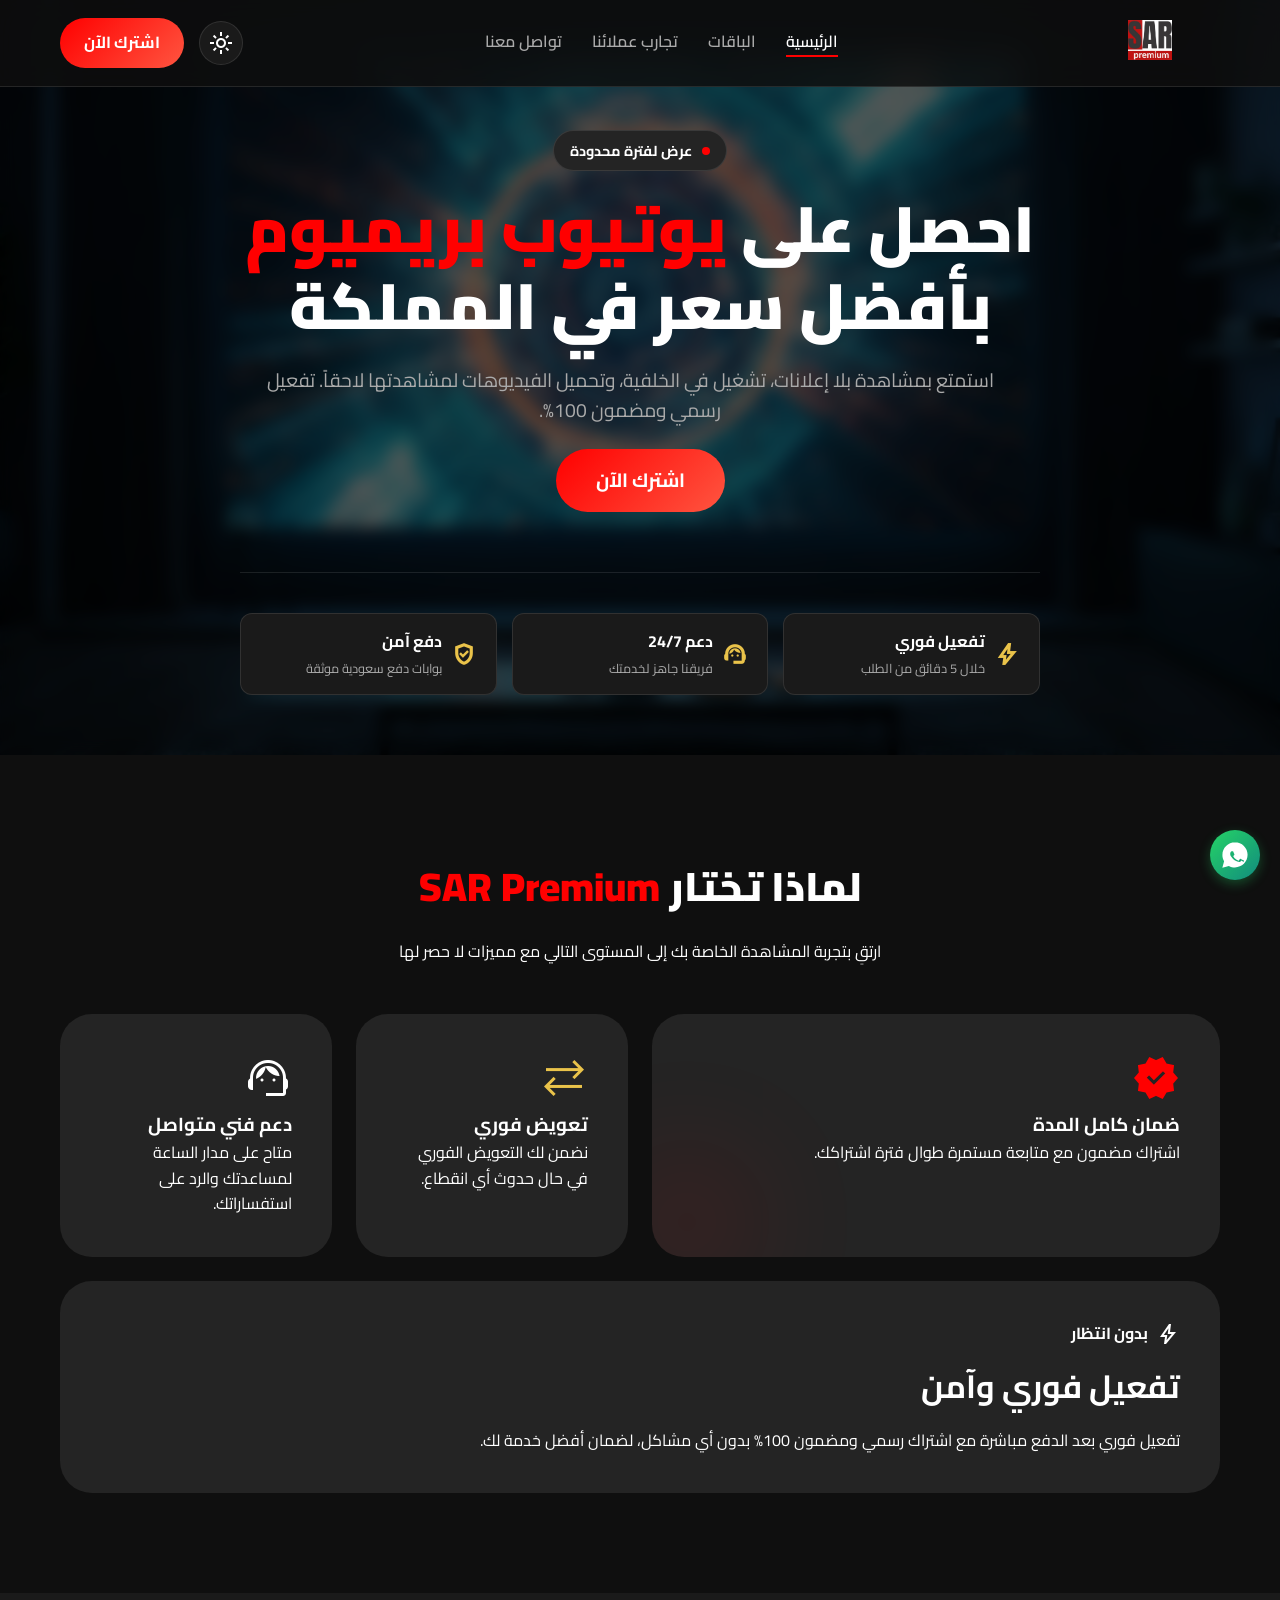
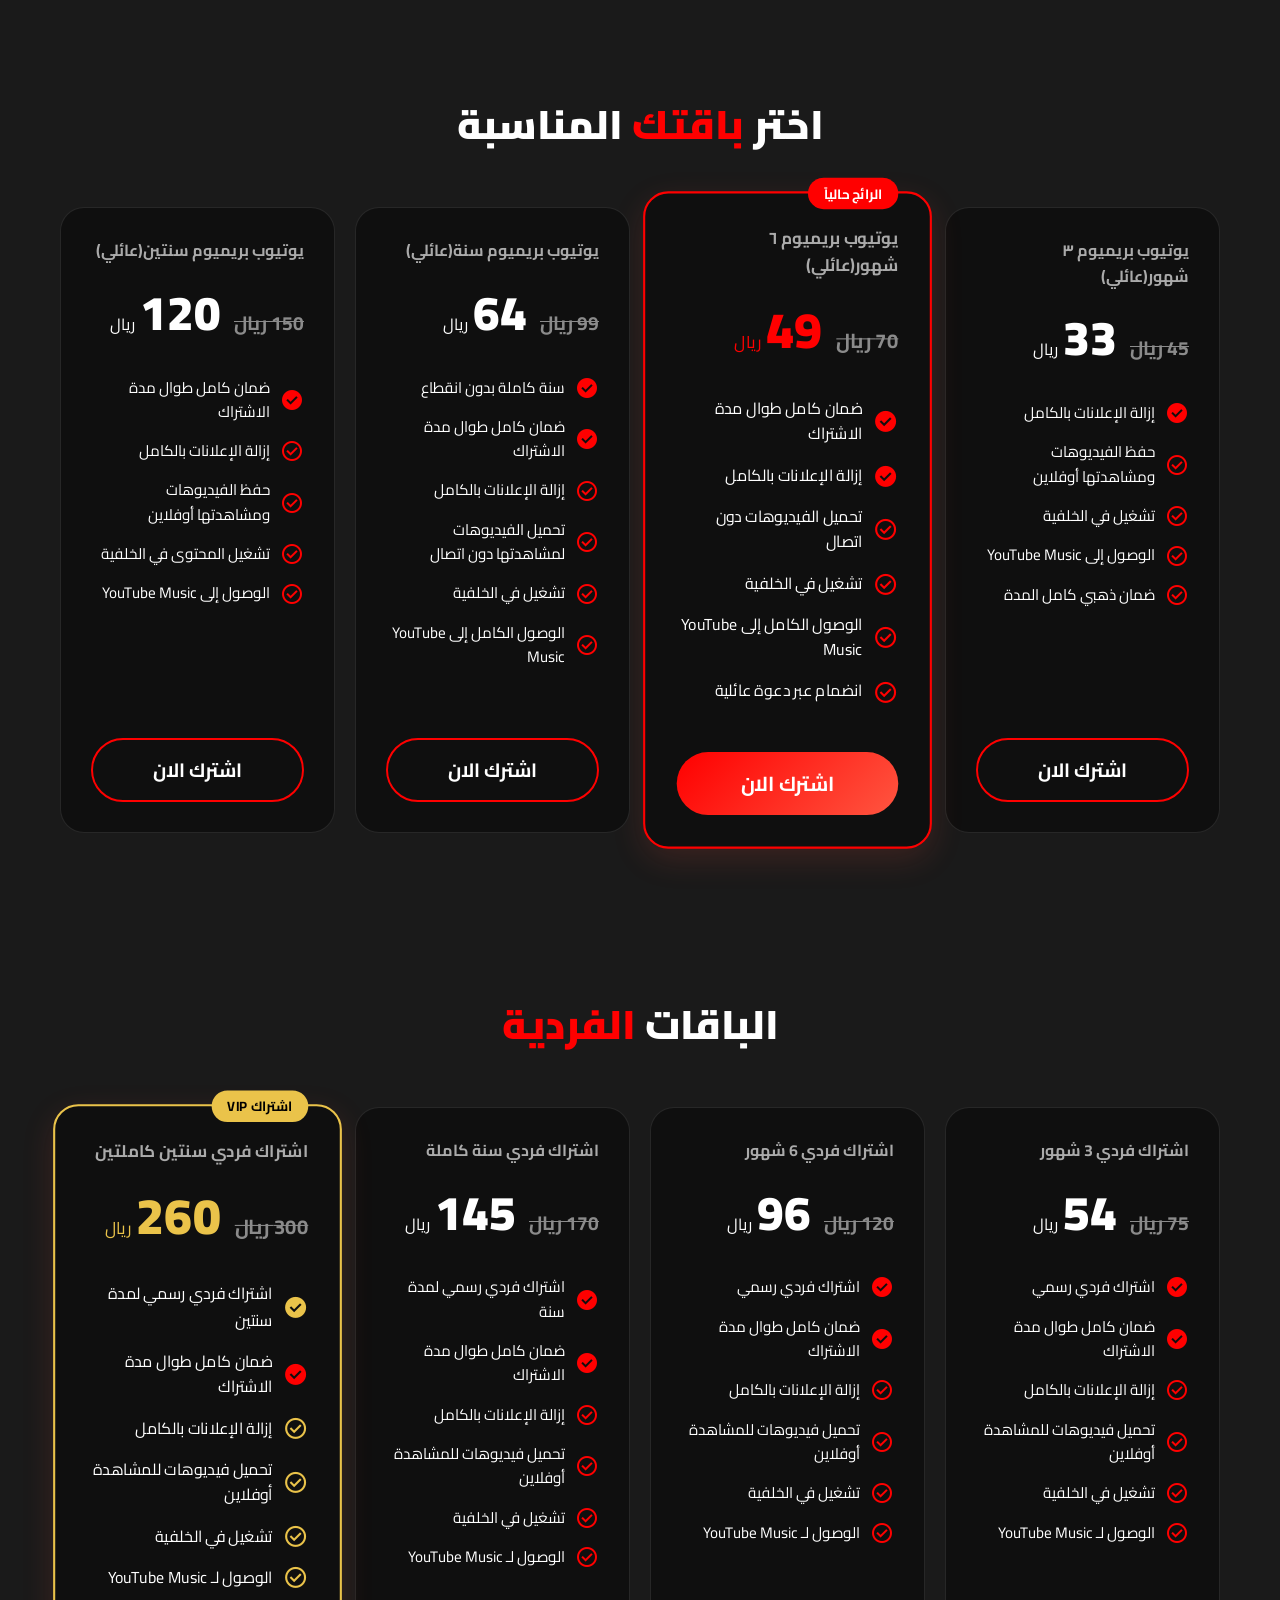
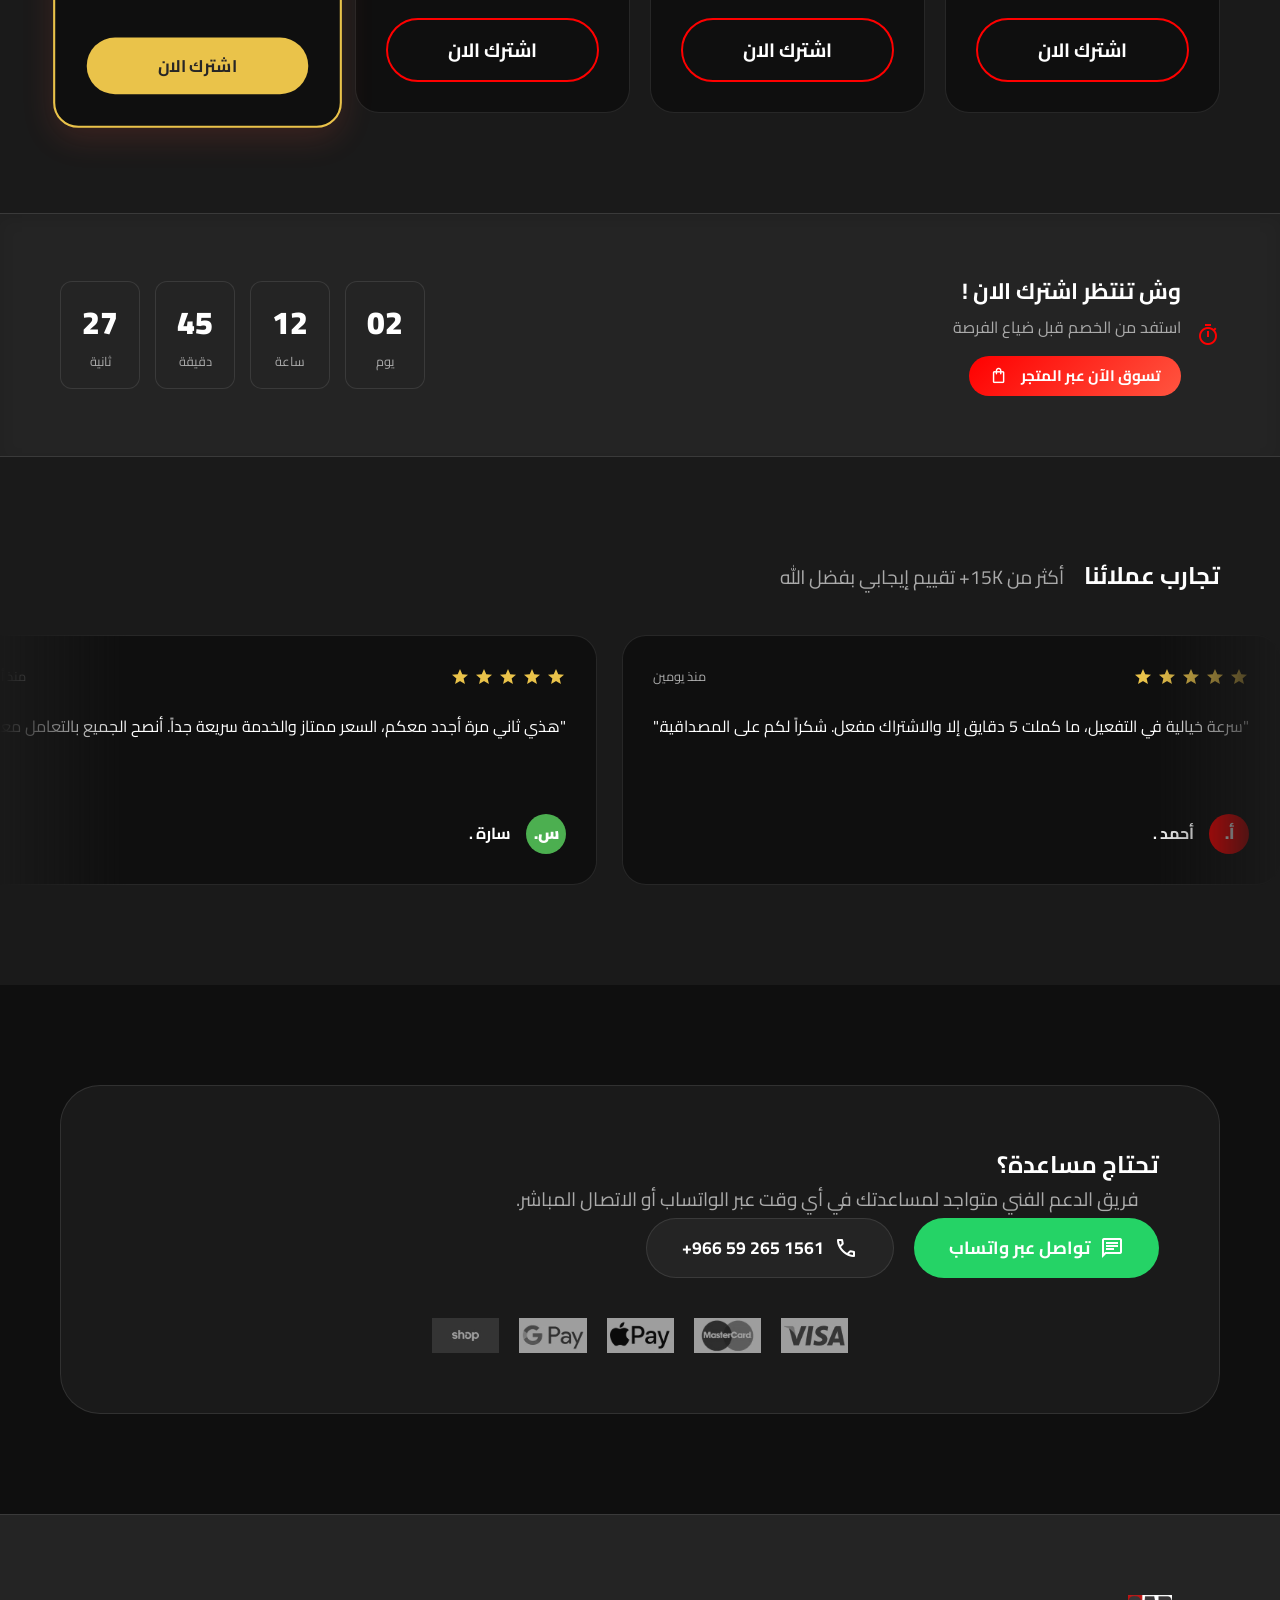
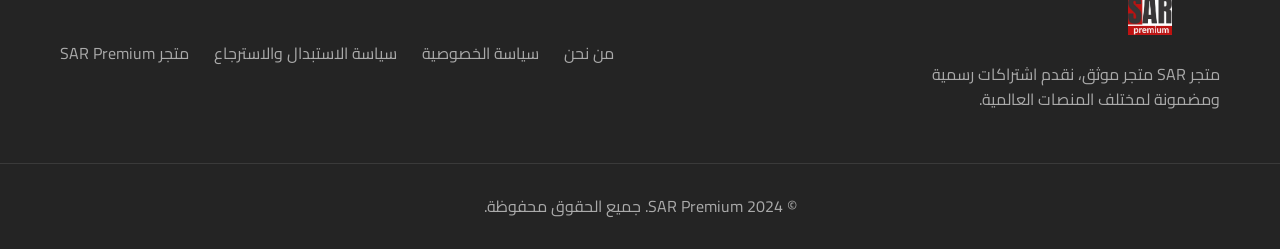
==== index.html @ 26137afb "Update index.html" ====
<!DOCTYPE html>
<html lang="ar" dir="rtl" data-theme="dark">
<head>
    <meta charset="UTF-8">
    <meta name="viewport" content="width=device-width, initial-scale=1.0">
    <title>SAR Premium | اشتراك يوتيوب بريميوم بأفضل سعر</title>
    
    <!-- =======================================
         High Performance SEO & Meta Tags
    ======================================== -->
    <meta name="description" content="SAR Premium - اشتراك يوتيوب بريميوم رسمي ومضمون. مشاهدة بدون إعلانات وتفعيل فوري.">
    <meta name="keywords" content="يوتيوب بريميوم, اشتراك يوتيوب بريميوم, youtube premium, sarpemium, يوتيوب بدون إعلانات, تفعيل فوري يوتيوب">
    <meta name="author" content="SAR Premium">
    <meta name="robots" content="index, follow">
    <meta name="theme-color" content="#131313">
    
    <!-- Open Graph (Facebook / LinkedIn / General) -->
    <meta property="og:type" content="website">
    <meta property="og:site_name" content="SAR Premium">
    <meta property="og:url" content="https://sarpremium.com/">
    <meta property="og:title" content="SAR Premium | اشتراك يوتيوب بريميوم">
    <meta property="og:description" content="اشترك في يوتيوب بريميوم بأفضل الأسعار في المملكة من الموقع الرسمي لـ SAR Premium.">
    <meta property="og:image" content="https://sarpremium.com/cdn/shop/files/SAR_2_1200x1200.png?v=1693079339">
    <meta property="og:image:secure_url" content="https://sarpremium.com/cdn/shop/files/SAR_2_1200x1200.png?v=1693079339">
    
    <!-- Twitter Cards -->
    <meta name="twitter:card" content="summary_large_image">
    <meta name="twitter:title" content="SAR Premium | اشتراك يوتيوب بريميوم">
    <meta name="twitter:description" content="اشترك في يوتيوب بريميوم بأفضل الأسعار المضمونة. مشاهدة بدون إعلانات وتفعيل فوري عبر SAR Premium.">
    <meta name="twitter:image" content="https://sarpremium.com/cdn/shop/files/SAR_2_1200x1200.png?v=1693079339">

    <!-- JSON-LD Structured Data: Product & Ratings -->
    <script type="application/ld+json">
    {
      "@context": "https://schema.org/",
      "@type": "Product",
      "name": "SAR Premium - YouTube Premium",
      "image": "https://toppremiume.com/cdn/shop/files/SAR_2_1200x1200.png?v=1693079339",
      "description": "اشتراك يوتيوب بريميوم رسمي ومضمون عبر موقع SAR Premium. مشاهدة بدون إعلانات.",
      "brand": {
        "@type": "Brand",
        "name": "SAR Premium"
      },
      "offers": {
        "@type": "AggregateOffer",
        "lowPrice": "33",
        "highPrice": "130",
        "priceCurrency": "SAR",
        "offerCount": "8"
      },
      "aggregateRating": {
        "@type": "AggregateRating",
        "ratingValue": "4.9",
        "reviewCount": "5000",
        "bestRating": "5"
      }
    }
    </script>

    <!-- Favicon -->
    <link rel="icon" type="image/png" href="https://sarpremium.com/cdn/shop/files/SAR_2.png?v=1693079339&width=32">
    <link rel="apple-touch-icon" href="https://sarpremium.com/cdn/shop/files/SAR_2.png?v=1693079339&width=180">

    <!-- Fonts -->
    <link rel="preconnect" href="https://fonts.googleapis.com">
    <link rel="preconnect" href="https://fonts.gstatic.com" crossorigin>
    <link href="https://fonts.googleapis.com/css2?family=Cairo:wght@400;600;700;900&display=swap" rel="stylesheet">
    <!-- Icons -->
    <link rel="stylesheet" href="https://fonts.googleapis.com/css2?family=Material+Symbols+Outlined:opsz,wght,FILL,GRAD@24,400,0..1,0" />
    <!-- Styles -->
    <link rel="stylesheet" href="style.css">
    <!-- كود تتبع Vercel -->
<script>
  window.va = function () {
    (window.vaq = window.vaq || []).push(arguments);
  };
  window.va('beforeSend', (event) => {
    if (event.url.includes('/private')) {
      return null;
    }
    return event;
  });
</script>
  <script defer src="/_vercel/insights/script.js"></script>
      <script>
  window.si = window.si || function () { (window.siq = window.siq || []).push(arguments); };
</script>
<script defer src="/_vercel/speed-insights/script.js"></script>
    <!-- Google tag (gtag.js) -->
<script async src="https://www.googletagmanager.com/gtag/js?id=AW-10903086788"></script>
<script>
  window.dataLayer = window.dataLayer || [];
  function gtag(){dataLayer.push(arguments);}
  gtag('js', new Date());

  gtag('config', 'AW-10903086788');
</script>
</head>
<body>
    <!-- Navbar -->
    <header class="navbar" role="banner">
        <div class="nav-container">
            <div class="logo">
                <img src="imgs/Logo.webp" alt="SAR Premium Logo" width="140" height="40" style="object-fit: contain; margin-top: 5px;">
            </div>
            <nav class="nav-links" role="navigation" aria-label="Main Navigation">
                <a href="#" class="active">الرئيسية</a>
                <a href="#pricing">الباقات</a>
                <a href="#reviews">تجارب عملائنا</a>
                <a href="#contact">تواصل معنا</a>
            </nav>
            <div class="nav-actions">
                <button type="button" class="icon-btn theme-toggle" id="themeToggle" aria-label="تبديل وضع الألوان">
                    <span class="material-symbols-outlined theme-icon" aria-hidden="true">dark_mode</span>
                </button>
                <a href="#pricing" class="btn btn-primary nav-cta" aria-label="انتقل إلى قسم الأسعار للتسجيل">اشترك الآن</a>
            </div>
        </div>
    </header>

    <main role="main">
        <!-- Hero Section -->
        <section class="hero" aria-labelledby="hero-title">
            <div class="hero-bg"></div>
            <div class="hero-content">
                <div class="badge">
                    <span class="pulse-dot" aria-hidden="true"></span>
                    <span>عرض لفترة محدودة</span>
                </div>
                <h1 id="hero-title">احصل على <span class="text-primary">يوتيوب بريميوم</span> بأفضل سعر في المملكة</h1>
                <p class="subtitle">استمتع بمشاهدة بلا إعلانات، تشغيل في الخلفية، وتحميل الفيديوهات لمشاهدتها لاحقاً. تفعيل رسمي ومضمون 100%.</p>
                <div class="hero-actions">
                    <a href="#pricing" class="btn btn-primary btn-large glow-effect" aria-label="انتقل إلى قسم الأسعار">اشترك الآن</a>
                </div>
                
                <!-- Trust Badges (Why Choose Us) -->
                <div class="trust-grid">
                    <div class="trust-card">
                        <span class="material-symbols-outlined icon-tertiary text-3xl font-bold" aria-hidden="true">bolt</span>
                        <div class="trust-info">
                            <h4>تفعيل فوري</h4>
                            <p>خلال 5 دقائق من الطلب</p>
                        </div>
                    </div>
                    <div class="trust-card">
                        <span class="material-symbols-outlined icon-tertiary text-3xl font-bold" aria-hidden="true">support_agent</span>
                        <div class="trust-info">
                            <h4>دعم 24/7</h4>
                            <p>فريقنا جاهز لخدمتك</p>
                        </div>
                    </div>
                    <div class="trust-card">
                        <span class="material-symbols-outlined icon-tertiary text-3xl font-bold" aria-hidden="true">verified_user</span>
                        <div class="trust-info">
                            <h4>دفع آمن</h4>
                            <p>بوابات دفع سعودية موثقة</p>
                        </div>
                    </div>
                </div>
            </div>
        </section>


        <!-- Features Bento Grid -->
        <section class="features-section scroll-animate pt-100">
            <div class="container">
                <div class="section-header text-center">
                    <h2>لماذا تختار <span class="text-primary">SAR Premium</span></h2>
                    <p>ارتقِ بتجربة المشاهدة الخاصة بك إلى المستوى التالي مع مميزات لا حصر لها</p>
                </div>
                
                <div class="bento-grid">
                    <div class="bento-card bento-wide group">
                        <span class="material-symbols-outlined icon-large text-primary fill mb-4" aria-hidden="true">verified</span>
                        <div class="content">
                            <h3>ضمان كامل المدة</h3>
                            <p>اشتراك مضمون مع متابعة مستمرة طوال فترة اشتراكك.</p>
                        </div>
                        <div class="bg-glow"></div>
                    </div>
                    
                    <div class="bento-card">
                        <span class="material-symbols-outlined icon-large text-tertiary fill mb-4" aria-hidden="true">sync_alt</span>
                        <h3>تعويض فوري</h3>
                        <p>نضمن لك التعويض الفوري في حال حدوث أي انقطاع.</p>
                    </div>
                    
                    <div class="bento-card">
                        <span class="material-symbols-outlined icon-large text-primary-light fill mb-4 text-[#ff5540]" aria-hidden="true">support_agent</span>
                        <h3>دعم فني متواصل</h3>
                        <p>متاح على مدار الساعة لمساعدتك والرد على استفساراتك.</p>
                    </div>
                    
                    <div class="bento-card bento-full">
                        <div class="bento-text">
                            <div class="brand-tag">
                                <span class="material-symbols-outlined text-primary-light mb-4 text-[#ff5540]" aria-hidden="true">bolt</span>
                                <span>بدون انتظار</span>
                            </div>
                            <h3>تفعيل فوري وآمن</h3>
                            <p>تفعيل فوري بعد الدفع مباشرة مع اشتراك رسمي ومضمون 100% بدون أي مشاكل، لضمان أفضل خدمة لك.</p>
                        </div>
                    </div>
                </div>
            </div>
        </section>

        <!-- Pricing Section -->
        <section id="pricing" class="pricing-section scroll-animate">
            <div class="container">
                <div class="section-header text-center max-content">
                    <h2>اختر <span class="text-primary">باقتك</span> المناسبة</h2>
                </div>

                <div class="pricing-grid" id="pricingGrid">
                    <!-- Family Plans -->
                    <div class="plan-card">
                        <span class="plan-duration">يوتيوب بريميوم ٣ شهور(عائلي)</span>
                        <div class="plan-price">
                            <span class="old-price">45 ريال</span>
                            <span class="amount">33</span>
                            <span class="currency">ريال</span>
                        </div>
                        <ul class="plan-features">
                            <li><span class="material-symbols-outlined icon-primary fill" aria-hidden="true">check_circle</span> إزالة الإعلانات بالكامل</li>
                            <li><span class="material-symbols-outlined icon-primary" aria-hidden="true">check_circle</span> حفظ الفيديوهات ومشاهدتها أوفلاين</li>
                            <li><span class="material-symbols-outlined icon-primary" aria-hidden="true">check_circle</span> تشغيل في الخلفية</li>
                            <li><span class="material-symbols-outlined icon-primary" aria-hidden="true">check_circle</span> الوصول إلى YouTube Music</li>
                            <li><span class="material-symbols-outlined icon-primary" aria-hidden="true">check_circle</span> ضمان ذهبي كامل المدة</li>
                        </ul>
                        <button class="btn btn-outline btn-font checkout-btn w-100 to-shopify " data-link="https://sarpremium.com/products/premium-subscription-3month" aria-label="اشترك الآن 3 شهور">اشترك الان</button>
                    </div>

                    <div class="plan-card featured glow-border">
                        <div class="featured-badge">الرائج حالياً</div>
                        <span class="plan-duration text-primary">يوتيوب بريميوم ٦ شهور(عائلي)</span>
                        <div class="plan-price text-primary">
                            <span class="old-price">70 ريال</span>
                            <span class="amount">49</span>
                            <span class="currency">ريال</span>
                        </div>
                        <ul class="plan-features">
                            <li><span class="material-symbols-outlined icon-primary fill" aria-hidden="true">check_circle</span> ضمان كامل طوال مدة الاشتراك</li>
                            <li><span class="material-symbols-outlined icon-primary fill" aria-hidden="true">check_circle</span> إزالة الإعلانات بالكامل</li>
                            <li><span class="material-symbols-outlined icon-primary" aria-hidden="true">check_circle</span> تحميل الفيديوهات دون اتصال</li>
                            <li><span class="material-symbols-outlined icon-primary" aria-hidden="true">check_circle</span> تشغيل في الخلفية</li>
                            <li><span class="material-symbols-outlined icon-primary" aria-hidden="true">check_circle</span> الوصول الكامل إلى YouTube Music</li>
                            <li><span class="material-symbols-outlined icon-primary" aria-hidden="true">check_circle</span> انضمام عبر دعوة عائلية</li>
                        </ul>
                        <button class="btn btn-primary btn-font checkout-btn shadow-primary w-100 to-shopify" data-link="https://sarpremium.com/products/premium-subscription-6month" aria-label="اشترك الآن 6 شهور">اشترك الان</button>
                    </div>

                    <div class="plan-card">
                        <span class="plan-duration text-tertiary">يوتيوب بريميوم سنة(عائلي)</span>
                        <div class="plan-price">
                            <span class="old-price">99 ريال</span>
                            <span class="amount">64</span>
                            <span class="currency">ريال</span>
                        </div>
                        <ul class="plan-features">
                            <li><span class="material-symbols-outlined icon-primary fill" aria-hidden="true">check_circle</span> سنة كاملة بدون انقطاع</li>
                            <li><span class="material-symbols-outlined icon-primary fill" aria-hidden="true">check_circle</span> ضمان كامل طوال مدة الاشتراك</li>
                            <li><span class="material-symbols-outlined icon-primary" aria-hidden="true">check_circle</span> إزالة الإعلانات بالكامل</li>
                            <li><span class="material-symbols-outlined icon-primary" aria-hidden="true">check_circle</span> تحميل الفيديوهات لمشاهدتها دون اتصال</li>
                            <li><span class="material-symbols-outlined icon-primary" aria-hidden="true">check_circle</span> تشغيل في الخلفية</li>
                            <li><span class="material-symbols-outlined icon-primary" aria-hidden="true">check_circle</span> الوصول الكامل إلى YouTube Music</li>
                        </ul>
                        <button class="btn btn-outline btn-font checkout-btn shadow-primary w-100 to-shopify" data-link="https://sarpremium.com/products/premium-subscription-1year" aria-label="اشترك الآن سنة">اشترك الان</button>
                    </div>

                    <div class="plan-card">
                        <span class="plan-duration">يوتيوب بريميوم سنتين(عائلي)</span>
                        <div class="plan-price">
                            <span class="old-price">150 ريال</span>
                            <span class="amount">120</span>
                            <span class="currency">ريال</span>
                        </div>
                        <ul class="plan-features">
                            <li><span class="material-symbols-outlined icon-primary fill" aria-hidden="true">check_circle</span> ضمان كامل طوال مدة الاشتراك</li>
                            <li><span class="material-symbols-outlined icon-primary" aria-hidden="true">check_circle</span> إزالة الإعلانات بالكامل</li>
                            <li><span class="material-symbols-outlined icon-primary" aria-hidden="true">check_circle</span> حفظ الفيديوهات ومشاهدتها أوفلاين</li>
                            <li><span class="material-symbols-outlined icon-primary" aria-hidden="true">check_circle</span> تشغيل المحتوى في الخلفية</li>
                            <li><span class="material-symbols-outlined icon-primary" aria-hidden="true">check_circle</span> الوصول إلى YouTube Music</li>
                        </ul>
                        <button class="btn btn-outline btn-font checkout-btn btn-font w-100 to-shopify" data-link="https://sarpremium.com/products/premium-subscription-2year" aria-label="اشترك الآن سنتين">اشترك الان</button>
                    </div>
                </div> <!-- Close Family Grid -->
            </div>
        </section>

        

        <!-- Personal Pricing Section -->
        <section id="pricing-personal" class="pricing-section scroll-animate" style="padding-top: 60px;">
            <div class="container">
                <div class="section-header text-center mb-5 max-content">
                    <h2>الباقات <span class="text-primary">الفردية</span></h2>
                </div>
                <div class="pricing-grid" id="pricingGridPersonal">
                    <!-- Personal Plan (Individual) -->
                    <div class="plan-card">
                        <span class="plan-duration text-primary">اشتراك فردي 3 شهور</span>
                        <div class="plan-price">
                            <span class="old-price">75 ريال</span>
                            <span class="amount">54</span>
                            <span class="currency">ريال</span>
                        </div>
                        <ul class="plan-features">
                            <li><span class="material-symbols-outlined icon-primary fill" aria-hidden="true">check_circle</span> اشتراك فردي رسمي</li>
                            <li><span class="material-symbols-outlined icon-primary fill" aria-hidden="true">check_circle</span> ضمان كامل طوال مدة الاشتراك</li>
                            <li><span class="material-symbols-outlined icon-primary" aria-hidden="true">check_circle</span> إزالة الإعلانات بالكامل</li>
                            <li><span class="material-symbols-outlined icon-primary" aria-hidden="true">check_circle</span> تحميل فيديوهات للمشاهدة أوفلاين</li>
                            <li><span class="material-symbols-outlined icon-primary" aria-hidden="true">check_circle</span> تشغيل في الخلفية</li>
                            <li><span class="material-symbols-outlined icon-primary" aria-hidden="true">check_circle</span> الوصول لـ YouTube Music</li>
                        </ul>
                        <button class="btn btn-outline btn-font checkout-btn shadow-primary w-100 to-shopify" data-link="https://sarpremium.com/products/premium-subscription-individual-3month" aria-label="اشترك الآن في فردي سنة">اشترك الان</button>
                    </div>
                    <div class="plan-card">
                        <span class="plan-duration ">اشتراك فردي 6 شهور</span>
                        <div class="plan-price ">
                            <span class="old-price">120 ريال</span>
                            <span class="amount">96</span>
                            <span class="currency">ريال</span>
                        </div>
                        <ul class="plan-features">
                            <li><span class="material-symbols-outlined icon-primary fill" aria-hidden="true">check_circle</span> اشتراك فردي رسمي</li>
                            <li><span class="material-symbols-outlined icon-primary fill" aria-hidden="true">check_circle</span> ضمان كامل طوال مدة الاشتراك</li>
                            <li><span class="material-symbols-outlined icon-primary" aria-hidden="true">check_circle</span> إزالة الإعلانات بالكامل</li>
                            <li><span class="material-symbols-outlined icon-primary" aria-hidden="true">check_circle</span> تحميل فيديوهات للمشاهدة أوفلاين</li>
                            <li><span class="material-symbols-outlined icon-primary" aria-hidden="true">check_circle</span> تشغيل في الخلفية</li>
                            <li><span class="material-symbols-outlined icon-primary" aria-hidden="true">check_circle</span> الوصول لـ YouTube Music</li>
                        </ul>
                        <button class="btn btn-outline btn-font checkout-btn shadow-primary w-100 to-shopify" data-link="https://sarpremium.com/products/premium-subscription-individual-6month" aria-label="اشترك الآن في فردي سنة">اشترك الان</button>
                    </div>
                    <div class="plan-card">
                        <span class="plan-duration ">اشتراك فردي سنة كاملة</span>
                        <div class="plan-price ">
                            <span class="old-price">170 ريال</span>
                            <span class="amount">145</span>
                            <span class="currency">ريال</span>
                        </div>
                        <ul class="plan-features">
                            <li><span class="material-symbols-outlined icon-primary fill" aria-hidden="true">check_circle</span> اشتراك فردي رسمي لمدة سنة</li>
                            <li><span class="material-symbols-outlined icon-primary fill" aria-hidden="true">check_circle</span> ضمان كامل طوال مدة الاشتراك</li>
                            <li><span class="material-symbols-outlined icon-primary" aria-hidden="true">check_circle</span> إزالة الإعلانات بالكامل</li>
                            <li><span class="material-symbols-outlined icon-primary" aria-hidden="true">check_circle</span> تحميل فيديوهات للمشاهدة أوفلاين</li>
                            <li><span class="material-symbols-outlined icon-primary" aria-hidden="true">check_circle</span> تشغيل في الخلفية</li>
                            <li><span class="material-symbols-outlined icon-primary" aria-hidden="true">check_circle</span> الوصول لـ YouTube Music</li>
                        </ul>
                        <button class="btn btn-outline btn-font checkout-btn shadow-primary w-100 to-shopify" data-link="https://sarpremium.com/products/premium-subscription-individual-year" aria-label="اشترك الآن في فردي سنة">اشترك الان</button>
                    </div>
                    <div class="plan-card tertiary">
                        <div class="featured-badge alt">اشتراك VIP</div>
                        <span class="plan-duration text-tertiary">اشتراك فردي سنتين كاملتين</span>
                        <div class="plan-price text-tertiary">
                            <span class="old-price">300 ريال</span>
                            <span class="amount">260</span>
                            <span class="currency">ريال</span>
                        </div>
                        <ul class="plan-features">
                            <li><span class="material-symbols-outlined icon-tertiary fill" aria-hidden="true">check_circle</span> اشتراك فردي رسمي لمدة سنتين</li>
                            <li><span class="material-symbols-outlined icon-primary fill" aria-hidden="true">check_circle</span> ضمان كامل طوال مدة الاشتراك</li>
                            <li><span class="material-symbols-outlined icon-tertiary" aria-hidden="true">check_circle</span> إزالة الإعلانات بالكامل</li>
                            <li><span class="material-symbols-outlined icon-tertiary" aria-hidden="true">check_circle</span> تحميل فيديوهات للمشاهدة أوفلاين</li>
                            <li><span class="material-symbols-outlined icon-tertiary" aria-hidden="true">check_circle</span> تشغيل في الخلفية</li>
                            <li><span class="material-symbols-outlined icon-tertiary" aria-hidden="true">check_circle</span> الوصول لـ YouTube Music</li>
                        </ul>
                        <button class="btn btn-tertiary checkout-btn shadow-primary w-100 to-shopify"  data-link="https://sarpremium.com/products/premium-subscription-individual-2year" aria-label="اشترك الآن في فردي سنة">اشترك الان</button>
                    </div>
                </div>
            </div>
        </section>
        <!-- Countdown Section Strip -->
        <section class="countdown-strip" aria-label="عداد تنازلي للعرض الخاص">
            <div class="container container-flex-between">
                <div class="countdown-text">
                    <span class="material-symbols-outlined icon-primary text-4xl" aria-hidden="true">timer</span>
                    <div>
                        <h3>وش تنتظر اشترك الان !</h3>
                        <p>استفد من الخصم قبل ضياع الفرصة</p>
                        <a href="https://sarpremium.com/" target="_blank" class="btn btn-primary mt-3" style="margin-top: 15px; font-size: 0.95rem; padding: 8px 20px;">تسوق الآن عبر المتجر <span class="material-symbols-outlined" style="font-size: 1.2rem; vertical-align: middle; margin-right: 5px;">shopping_bag</span></a>
                    </div>
                </div>
                <div class="countdown-boxes">
                    <div class="timer-box">
                        <span class="timer-num" id="days-val">02</span>
                        <span class="timer-label">يوم</span>
                    </div>
                    <div class="timer-box">
                        <span class="timer-num" id="hours-val">12</span>
                        <span class="timer-label">ساعة</span>
                    </div>
                    <div class="timer-box">
                        <span class="timer-num" id="minutes-val">45</span>
                        <span class="timer-label">دقيقة</span>
                    </div>
                    <div class="timer-box">
                        <span class="timer-num" id="seconds-val">30</span>
                        <span class="timer-label">ثانية</span>
                    </div>
                </div>
            </div>
        </section>
        <!-- Reviews Section with CSS Marquee -->
        <section class="reviews-section scroll-animate pt-100 pb-100" id="reviews">
            <div class="container container-flex-between mb-40">
                <div class="reviews-header">
                    <h2>تجارب عملائنا</h2>
                    <p class="subtitle">أكثر من 15K+ تقييم إيجابي بفضل الله</p>
                </div>
            </div>

            <div class="marquee-wrapper">
                <div class="marquee-content">
                    <!-- Review Card 1 -->
                    <div class="review-card">
                        <div class="review-meta">
                            <div class="stars">
                                <span class="material-symbols-outlined fill" aria-hidden="true">star</span>
                                <span class="material-symbols-outlined fill" aria-hidden="true">star</span>
                                <span class="material-symbols-outlined fill" aria-hidden="true">star</span>
                                <span class="material-symbols-outlined fill" aria-hidden="true">star</span>
                                <span class="material-symbols-outlined fill" aria-hidden="true">star</span>
                            </div>
                            <span class="time">منذ يومين</span>
                        </div>
                        <p class="review-text">"سرعة خيالية في التفعيل، ما كملت 5 دقايق إلا والاشتراك مفعل. شكراً لكم على المصداقية."</p>
                        <div class="review-author">
                            <div class="avatar bg-primary-light">أ.</div>
                            <span>أحمد .</span>
                        </div>
                    </div>
                    <!-- Review Card 2 -->
                    <div class="review-card">
                        <div class="review-meta">
                            <div class="stars">
                                <span class="material-symbols-outlined fill" aria-hidden="true">star</span>
                                <span class="material-symbols-outlined fill" aria-hidden="true">star</span>
                                <span class="material-symbols-outlined fill" aria-hidden="true">star</span>
                                <span class="material-symbols-outlined fill" aria-hidden="true">star</span>
                                <span class="material-symbols-outlined fill" aria-hidden="true">star</span>
                            </div>
                            <span class="time">منذ أسبوع</span>
                        </div>
                        <p class="review-text">"هذي ثاني مرة أجدد معكم، السعر ممتاز والخدمة سريعة جداً. أنصح الجميع بالتعامل معهم."</p>
                        <div class="review-author">
                            <div class="avatar bg-alt-light">س.</div>
                            <span>سارة .</span>
                        </div>
                    </div>
                    <!-- Review Card 3 -->
                    <div class="review-card">
                        <div class="review-meta">
                            <div class="stars">
                                <span class="material-symbols-outlined fill" aria-hidden="true">star</span>
                                <span class="material-symbols-outlined fill" aria-hidden="true">star</span>
                                <span class="material-symbols-outlined fill" aria-hidden="true">star</span>
                                <span class="material-symbols-outlined fill" aria-hidden="true">star</span>
                                <span class="material-symbols-outlined fill" aria-hidden="true">star</span>
                            </div>
                            <span class="time">منذ ٣ أيام</span>
                        </div>
                        <p class="review-text">"باقة العائلة وفرت علي كثير، والدعم الفني كان متعاون جداً في طريقة الإضافة."</p>
                        <div class="review-author">
                            <div class="avatar bg-tertiary-light text-black">م.</div>
                            <span>محمد .</span>
                        </div>
                    </div>
                    
                    <!-- Duplicated for Infinite Marquee loop smoothly -->
                    <div class="review-card">
                        <div class="review-meta">
                            <div class="stars">
                                <span class="material-symbols-outlined fill" aria-hidden="true">star</span>
                                <span class="material-symbols-outlined fill" aria-hidden="true">star</span>
                                <span class="material-symbols-outlined fill" aria-hidden="true">star</span>
                                <span class="material-symbols-outlined fill" aria-hidden="true">star</span>
                                <span class="material-symbols-outlined fill" aria-hidden="true">star</span>
                            </div>
                            <span class="time">منذ يومين</span>
                        </div>
                        <p class="review-text">"سرعة خيالية في التفعيل، ما كملت 5 دقايق إلا والاشتراك مفعل. شكراً لكم على المصداقية."</p>
                        <div class="review-author">
                            <div class="avatar bg-primary-light">أ.</div>
                            <span>أحمد .</span>
                        </div>
                    </div>
                    <div class="review-card">
                        <div class="review-meta">
                            <div class="stars">
                                <span class="material-symbols-outlined fill" aria-hidden="true">star</span>
                                <span class="material-symbols-outlined fill" aria-hidden="true">star</span>
                                <span class="material-symbols-outlined fill" aria-hidden="true">star</span>
                                <span class="material-symbols-outlined fill" aria-hidden="true">star</span>
                                <span class="material-symbols-outlined fill" aria-hidden="true">star</span>
                            </div>
                            <span class="time">منذ أسبوع</span>
                        </div>
                        <p class="review-text">"هذي ثاني مرة أجدد معكم، السعر ممتاز والخدمة سريعة جداً. أنصح الجميع بالتعامل معهم."</p>
                        <div class="review-author">
                            <div class="avatar bg-alt-light">س.</div>
                            <span>سارة .</span>
                        </div>
                    </div>
                    <div class="review-card">
                        <div class="review-meta">
                            <div class="stars">
                                <span class="material-symbols-outlined fill" aria-hidden="true">star</span>
                                <span class="material-symbols-outlined fill" aria-hidden="true">star</span>
                                <span class="material-symbols-outlined fill" aria-hidden="true">star</span>
                                <span class="material-symbols-outlined fill" aria-hidden="true">star</span>
                                <span class="material-symbols-outlined fill" aria-hidden="true">star</span>
                            </div>
                            <span class="time">منذ ٣ أيام</span>
                        </div>
                        <p class="review-text">"باقة العائلة وفرت علي كثير، والدعم الفني كان متعاون جداً في طريقة الإضافة."</p>
                        <div class="review-author">
                            <div class="avatar bg-tertiary-light text-black">م.</div>
                            <span>محمد .</span>
                        </div>
                    </div>
                </div>
            </div>
        </section>

        <!-- Contact Section Update with Image Map and Payment Methods -->
        <section id="contact" class="contact-section scroll-animate">
            <div class="container container-max">
                <div class="contact-layout box-elevated">
                    <!-- Left (Text Info) -->
                    <div class="contact-info-col">
                        <h2>تحتاج مساعدة؟</h2>
                        <p class="subtitle text-md">فريق الدعم الفني متواجد لمساعدتك في أي وقت عبر الواتساب أو الاتصال المباشر.</p>
                        
                        <div class="contact-actions-inline">
                            <a href="https://wa.me/966592651561" target="_blank" class="btn btn-whatsapp-lg" aria-label="مراسلة الدعم الفني عبر واتساب">
                                <span class="material-symbols-outlined" aria-hidden="true">chat</span> تواصل عبر واتساب
                            </a>
                            <div class="contact-number-lg">
                                <span class="material-symbols-outlined" aria-hidden="true">call</span>
                                <span dir="ltr">+966 59 265 1561</span>
                            </div>
                        </div>

                        <!-- Payment Methods -->
                        <div class="payment-methods">
                            <img src="imgs/Visa.webp" alt="Visa" loading="lazy">
                            <img src="imgs/MasterCard.webp" alt="MasterCard" loading="lazy">
                            <img src="imgs/Apple Pay.webp" alt="Apple Pay" loading="lazy">
                            <img src="imgs/Google Pay.webp" alt="Google Pay" loading="lazy">
                            <img src="imgs/Shop.jpg" alt="Shopify Pay" loading="lazy">
                        </div>
                    </div>
                            </div>
                        </div>
                    </div>
                </div>
            </div>
        </section>
    </main>

    <!-- Footer -->
    <footer id="footer" role="contentinfo">
        <div class="container footer-content">
            <div class="footer-brand">
                <div class="logo">
                    <img src="imgs/Logo.webp" alt="SAR Premium Logo" width="140" height="40" style="object-fit: contain;">
                </div>
                <p>متجر SAR متجر موثق، نقدم اشتراكات رسمية ومضمونة لمختلف المنصات العالمية.</p>
            </div>
            <div class="footer-links" role="navigation" aria-label="Footer Links">
                <a href="https://sarpremium.com/%D9%85%D9%86-%D9%86%D8%AD%D9%86" target="_blank">من نحن</a>
                <a href="https://sarpremium.com/policies/privacy-policy" target="_blank">سياسة الخصوصية</a>
                <a href="https://sarpremium.com/policies/refund-policy" target="_blank">سياسة الاستبدال والاسترجاع</a>
                <a href="https://sarpremium.com/" target="_blank" rel="noopener noreferrer">متجر SAR Premium</a>
            </div>

        </div>
        <div class="footer-bottom">
            <p>© 2024 SAR Premium. جميع الحقوق محفوظة.</p>
        </div>
    </footer>

    <!-- Premium Floating WhatsApp Widget -->
    <a href="https://wa.me/966592651561" target="_blank" class="premium-whatsapp-widget" aria-label="محادثة واتساب سريعة" rel="noopener noreferrer">
        <div class="wa-icon-wrapper">
            <svg viewBox="0 0 32 32" xmlns="http://www.w3.org/2000/svg" width="34" height="34" fill="#fff" aria-hidden="true">
                <path d="M16.035 2.5C8.61 2.5 2.57 8.528 2.568 15.939c-.002 2.37.618 4.685 1.794 6.722L2.5 29.5l6.985-1.832c1.968 1.066 4.195 1.63 6.463 1.632h.005c7.423 0 13.465-6.03 13.468-13.444.002-3.593-1.396-6.972-3.935-9.513-2.54-2.542-5.914-3.942-9.507-3.945zm6.814 19.34c-.281.79-1.378 1.487-1.928 1.547-.514.056-1.156.16-3.665-.882-3.033-1.26-5.01-4.37-5.166-4.578-.155-.208-1.232-1.64-1.232-3.125s.772-2.203 1.042-2.483c.27-.282.658-.352.89-.352.233 0 .465.002.66.01.213.01.5-.08.784.604.29.684.985 2.404 1.072 2.58.087.177.145.385.03.594-.117.208-.175.337-.348.535-.175.197-.367.43-.522.58-.175.166-.367.35-.155.714.213.364.945 1.558 2.032 2.527 1.4 1.25 2.562 1.638 2.93 1.825.367.186.58.155.803-.1.222-.25.955-1.11 1.217-1.492.26-.384.524-.323.864-.197.338.125 2.147 1.01 2.515 1.196.368.187.61.282.7.437.087.155.087.902-.194 1.693z"/>
            </svg>
        </div>
        <span class="wa-tooltip">تواصل معنا</span>
    </a>

    <script src="script.js"></script>
         <script>More actions
  const gclid = new URLSearchParams(window.location.search).get('gclid');
  if (gclid) {
    document.querySelectorAll('a.to-shopify').forEach(link => {
      const url = new URL(link.href);
      url.searchParams.set('gclid', gclid);
      link.href = url.toString();
    });
  }
</script>
</body>
</html>
---- style.css ----
/* =======================================
   CSS Variables & Theming
======================================= */
:root {
    /* Primary Colors */
    --primary: #FF0000;
    --primary-hover: #CC0000;
    --primary-light: rgba(255, 0, 0, 0.1);
    
    /* Secondary & Tertiary */
    --tertiary: #eac34a;
    --tertiary-light: rgba(234, 195, 74, 0.1);
    --tertiary-hover: rgba(234, 195, 74, 0.2);

    /* Typography */
    --font-main: 'Cairo', sans-serif;

    /* Theme - Light (Default overridden by dark attribute) */
    --bg-main: #f8f9fa;
    --bg-main-rgb: 248, 249, 250;
    --bg-surface: #ffffff;
    --bg-surface-elevated: #f0f2f5;
    
    --text-main: #131313;
    --text-muted: #5f6368;
    
    --border-color: rgba(0,0,0,0.1);
    --hero-overlay: rgba(255, 255, 255, 0.65);
    
    --shadow-sm: 0 4px 6px rgba(0,0,0,0.05);
    --shadow-lg: 0 10px 25px rgba(0,0,0,0.1);
    --shadow-primary: 0 10px 30px rgba(255, 0, 0, 0.2);
}

/* Dark Theme overrides via HTML attribute */
[data-theme="dark"] {
    --bg-main: #0f0f0f;
    --bg-main-rgb: 15, 15, 15;
    --bg-surface: #1a1a1a;
    --bg-surface-elevated: #242424;
    
    --text-main: #ffffff;
    --text-muted: #aaaaaa;
    
    --border-color: rgba(255,255,255,0.1);
    --hero-overlay: rgba(0, 0, 0, 0.65);
    
    --shadow-sm: 0 4px 6px rgba(0,0,0,0.2);
    --shadow-lg: 0 10px 25px rgba(0,0,0,0.4);
    --shadow-primary: 0 10px 30px rgba(255, 85, 64, 0.15);
}

/* =======================================
   Base & Reset
======================================= */
* {
    margin: 0;
    padding: 0;
    box-sizing: border-box;
}

html {
    scroll-behavior: smooth;
}

body {
    font-family: var(--font-main);
    background-color: var(--bg-main);
    color: var(--text-main);
    line-height: 1.6;
    transition: background-color 0.3s ease, color 0.3s ease;
    overflow-x: hidden;
}

a {
    text-decoration: none;
    color: inherit;
    transition: color 0.3s ease;
}

ul {
    list-style: none;
}

button {
    font-family: inherit;
    cursor: pointer;
    border: none;
    background: transparent;
    transition: all 0.3s ease;
}
.text-tertiary {
    color: var(--tertiary);
}
/* Utility / Typo */
.text-primary { color: var(--primary); }
.text-center { text-align: center; }
.icon-primary { color: var(--primary); }
.icon-tertiary { color: var(--tertiary); }
.font-bold { font-weight: bold; }
.fill { font-variation-settings: 'FILL' 1; }
.icon-large { font-size: 3rem; }

.container {
    max-width: 1200px;
    margin: 0 auto;
    padding: 0 20px;
}

/* =======================================
   Buttons
======================================= */
.btn {
    display: inline-flex;
    align-items: center;
    justify-content: center;
    gap: 8px;
    padding: 12px 24px;
    border-radius: 50px;
    font-weight: 700;
    font-size: 1rem;
}
.btn-tertiary{
    background: var(--tertiary);
    color: #272626;
}
.btn-tertiary:hover {
    transform: translateY(-2px);
    box-shadow: var(--tertiary-hover);
}


.btn-primary {
    background: linear-gradient(135deg, var(--primary), #FF5540);
    color: #fff;
}
.btn-primary:hover {
    transform: translateY(-2px);
    box-shadow: var(--shadow-primary);
}

.btn-large {
    padding: 16px 40px;
    font-size: 1.2rem;
}
.btn-font {
    font-size: 1.2rem;
}
.btn-outline {
    border: 2px solid var(--primary);
    color: var(--text-main);
}
.btn-outline:hover {
    background: var(--bg-surface-elevated);
}

.btn-outline-alt {
    border: 2px solid var(--tertiary);
    color: var(--tertiary);
}
.btn-outline-alt:hover {
    background: var(--tertiary-light);
}

.icon-btn {
    width: 44px;
    height: 44px;
    border-radius: 50%;
    display: flex;
    align-items: center;
    justify-content: center;
    background: var(--bg-surface);
    color: var(--text-main);
    border: 1px solid var(--border-color);
}
.icon-btn:hover {
    background: var(--primary);
    color: #fff;
    border-color: var(--primary);
}

/* =======================================
   Navbar
======================================= */
.navbar {
    position: fixed;
    top: 0; left: 0; right: 0;
    background: rgba(var(--bg-main-rgb), 0.85);
    backdrop-filter: blur(15px);
    -webkit-backdrop-filter: blur(15px);
    z-index: 1000;
    border-bottom: 1px solid var(--border-color);
    transition: background 0.3s ease;
}

.nav-container {
    max-width: 1200px;
    margin: 0 auto;
    padding: 15px 20px;
    display: flex;
    justify-content: space-between;
    align-items: center;
}

.logo {
    font-weight: 900;
    font-size: 1.5rem;
    color: var(--primary);
    letter-spacing: -0.5px;
}

.nav-links {
    display: flex;
    gap: 30px;
    font-weight: 600;
}
.nav-links a {
    color: var(--text-muted);
}
.nav-links a:hover, .nav-links a.active {
    color: var(--text-main);
}
.nav-links a.active {
    border-bottom: 2px solid var(--primary);
}

.nav-actions {
    display: flex;
    align-items: center;
    gap: 15px;
}

@media (max-width: 768px) {
    .nav-links { display: none; }
    .nav-cta .btn { display: none; } /* Show theme toggle natively */
    .logo { max-width: 130px; }
}
@media (max-width: 380px) {
    .logo { max-width: 100px; }
}

/* =======================================
   Hero Section
======================================= */
.hero {
    background-image: url('imgs/hero.png');
    background-size: cover;
    background-position: center;
    position: relative;
    padding: 100px 20px 60px; /* Reduced to pull up under navbar */
    display: flex;
    align-items: flex-start; /* Top alignment instead of center */
    justify-content: center;
    text-align: center;
}
.hero::before {
    content: '';
    position: absolute;
    inset: 0;
    backdrop-filter: blur(8px);
    -webkit-backdrop-filter: blur(8px); /* Safari support */
    background-color: var(--hero-overlay);
    z-index: 1;
    transition: background-color 0.3s ease;
}
.hero-content {
    position: relative;
    z-index: 2;
    max-width: 800px;
    display: flex;
    flex-direction: column;
    align-items: center;
    gap: 20px;
    margin-top: 30px; /* Safe padding down from navbar */
}

.badge {
    background: var(--bg-surface-elevated);
    border: 1px solid var(--border-color);
    padding: 8px 16px;
    border-radius: 50px;
    display: inline-flex;
    align-items: center;
    gap: 10px;
    font-size: 0.9rem;
    font-weight: bold;
}
.pulse-dot {
    width: 8px;
    height: 8px;
    background: var(--primary);
    border-radius: 50%;
    animation: pulse 2s infinite;
}

@keyframes pulse {
    0% { box-shadow: 0 0 0 0 rgba(255, 0, 0, 0.5); }
    70% { box-shadow: 0 0 0 10px rgba(255, 0, 0, 0); }
    100% { box-shadow: 0 0 0 0 rgba(255, 0, 0, 0); }
}

.hero h1 {
    font-size: 4rem;
    font-weight: 900;
    line-height: 1.2;
}
.subtitle {
    font-size: 1.2rem;
    color: var(--text-muted);
    margin-bottom: 3px;
    margin-right: 20px;
}

.trust-grid {
    display: flex;
    flex-wrap: nowrap; /* Lock row */
    justify-content: center; /* Center array */
    gap: 15px; /* Tighter gap */
    margin-top: 40px;
    border-top: 1px solid var(--border-color);
    padding-top: 40px;
    width: 100%;
}
.trust-card {
    display: flex;
    align-items: center;
    gap: 10px;
    text-align: right;
    background: var(--bg-surface);
    padding: 15px 20px;
    border-radius: 12px;
    border: 1px solid var(--border-color);
    flex: 1 1 0; /* Grow and shrink evenly into row */
    min-width: 0; /* Important breakpoint wrapper overrider */
}
.trust-info h4 { font-size: 1rem; margin-bottom: 4px; }
.trust-info p { font-size: 0.8rem; color: var(--text-muted); }

@media (max-width: 768px) {
    .hero h1 { font-size: 2.5rem; }
    .trust-grid {
        gap: 8px; /* Extra tight layout for tiny mobile screens */
        padding-top: 25px;
    }
    .trust-card {
        flex-direction: column; /* Stack logo on top of text */
        text-align: center;
        padding: 12px 5px;
        gap: 5px;
    }
    .trust-info h4 { font-size: 0.85rem; margin-bottom: 2px; }
    .trust-info p { font-size: 0.70rem; line-height: 1.2; }
}

/* =======================================
   Pricing Section
======================================= */
.pricing-section {
    padding: 100px 0;
    background: var(--bg-surface);
}

.section-header {
    margin-bottom: 50px;
}
.section-header h2 {
    font-size: 2.5rem;
    font-weight: 900;
    margin-bottom: 20px;
}

.pricing-filter {
    background: var(--bg-surface-elevated);
    display: inline-flex;
    padding: 6px;
    border-radius: 50px;
    border: 1px solid var(--border-color);
}
.filter-btn {
    padding: 10px 30px;
    border-radius: 50px;
    font-weight: bold;
    color: var(--text-muted);
}
.filter-btn.active {
    background: var(--primary);
    color: #fff;
}

.pricing-grid {
    display: grid;
    grid-template-columns: repeat(auto-fit, minmax(240px, 1fr));
    gap: 20px;
}

.plan-card {
    background: var(--bg-main);
    border: 1px solid var(--border-color);
    border-radius: 24px;
    padding: 30px;
    display: flex;
    flex-direction: column;
    position: relative;
    transition: transform 0.3s ease, box-shadow 0.3s ease;
}
.plan-card:hover {
    transform: translateY(-5px);
}
.plan-card.featured {
    border: 2px solid var(--primary);
    transform: scale(1.05);
    box-shadow: var(--shadow-primary);
}
.plan-card.featured:hover { transform: scale(1.05) translateY(-5px); }

.plan-card.tertiary {
    border: 2px solid var(--tertiary);
    transform: scale(1.05);
    box-shadow: var(--shadow-primary);
    margin-top: 12px;
}
.plan-card.tertiary:hover { transform: scale(1.05) translateY(-5px); }

.plan-card.hidden {
    display: none;
}

.featured-badge {
    position: absolute;
    top: -15px;
    right: 30px;
    background: var(--primary);
    color: #fff;
    padding: 5px 15px;
    border-radius: 20px;
    font-size: 0.8rem;
    font-weight: bold;
}
.featured-badge.alt {
    background: var(--tertiary);
    color: #000;
}

.plan-duration {
    font-size: 1rem;
    color: var(--text-muted);
    margin-bottom: 10px;
    font-weight: bold;
}
.plan-price {
    display: flex;
    align-items: baseline;
    gap: 5px;
    margin-bottom: 25px;
    flex-wrap: wrap;
}
.old-price {
    font-size: 1.2rem;
    color: var(--text-muted);
    text-decoration: line-through;
    font-weight: 700;
    margin-left: 8px;
    opacity: 0.8;
}
.amount {
    font-size: 3rem;
    font-weight: 900;
}
.plan-features {
    flex: 1;
    margin-bottom: 30px;
}
.plan-features li {
    display: flex;
    align-items: center;
    gap: 10px;
    margin-bottom: 15px;
    font-size: 0.95rem;
}
.checkout-btn { width: 100%; }
@media (max-width: 768px) {
    .pricing-grid {
        gap: 10px;
        grid-template-columns: repeat(2, 1fr); /* Force exactly 2 columns */
    }
    .plan-card {
        padding: 15px 12px;
    }
    .plan-features li {
        font-size: 0.8rem;
        gap: 6px;
    }
    .amount {
        font-size: 2.2rem;
    }
    .old-price {
        font-size: 1rem;
    }
    .plan-duration {
        font-size: 0.85rem;
    }
}

@media (max-width: 1024px) {
    .plan-card.featured { transform: none; }
    .plan-card.featured:hover { transform: translateY(-5px); }
}

/* =======================================
   Features Section
======================================= */
.features-section {
    padding: 100px 0;
}
.features-grid {
    display: grid;
    grid-template-columns: repeat(auto-fit, minmax(250px, 1fr));
    gap: 20px;
}
.feature-card {
    background: var(--bg-surface);
    padding: 40px 30px;
    border-radius: 24px;
    border: 1px solid var(--border-color);
    position: relative;
    overflow: hidden;
    transition: background 0.3s ease;
}
.feature-card:hover {
    background: var(--bg-surface-elevated);
}
.feature-card h3 {
    font-size: 1.3rem;
    margin: 20px 0 10px;
}
.feature-card p {
    color: var(--text-muted);
    font-size: 0.95rem;
}

.wide-card {
    grid-column: 1 / -1;
    display: flex;
    align-items: center;
    border: 1px solid rgba(255,0,0,0.2);
    background: var(--bg-surface-elevated);
}
.brand-tag {
    display: inline-flex;
    align-items: center;
    gap: 8px;
    color: var(--text-main);
    font-weight: bold;
    margin-bottom: 15px;
}

/* =======================================
   Reviews Section (Slider)
======================================= */
.reviews-section {
    padding: 80px 0;
    background: var(--bg-surface);
    overflow: hidden;
}
.reviews-header {
    display: flex;
    justify-content: space-between;
    align-items: flex-end;
    margin-bottom: 40px;
}
.slider-controls {
    display: flex;
    gap: 10px;
}

.reviews-slider {
    display: flex;
    gap: 20px;
    overflow-x: auto;
    scroll-snap-type: x mandatory;
    scrollbar-width: none; /* Firefox */
    padding-bottom: 20px;
    scroll-behavior: smooth;
}
.reviews-slider::-webkit-scrollbar {
    display: none;
}
.review-card {
    min-width: 350px;
    background: var(--bg-main);
    padding: 30px;
    border-radius: 24px;
    border: 1px solid var(--border-color);
    scroll-snap-align: start;
    flex-shrink: 0;
}
.review-meta {
    display: flex;
    justify-content: space-between;
    margin-bottom: 20px;
}
.stars { color: var(--tertiary); }
.stars span { font-size: 20px; }
.time { font-size: 0.8rem; color: var(--text-muted); }
.review-text {
    font-size: 1rem;
    margin-bottom: 20px;
    min-height: 80px;
}
.review-author {
    display: flex;
    align-items: center;
    gap: 15px;
    font-weight: bold;
}
.avatar {
    width: 40px;
    height: 40px;
    border-radius: 50%;
    display: flex;
    align-items: center;
    justify-content: center;
    color: #fff;
    font-weight: 900;
}
.bg-primary-light { background: var(--primary); }
.bg-tertiary-light { background: var(--tertiary); }
.bg-alt-light { background: #4caf50; }

@media (max-width: 768px) {
    .reviews-header { flex-direction: column; align-items: flex-start; gap: 20px; }
    .slider-controls { align-self: flex-end; }
    .review-card { min-width: 260px; padding: 20px; } /* Prevent horizontal overflow on XS */
}

/* =======================================
   Contact Section
======================================= */
.contact-section { padding: 100px 0; }
.contact-card {
    background: var(--bg-surface-elevated);
    border-radius: 40px;
    padding: 60px;
    text-align: center;
    border: 1px solid var(--border-color);
}
.contact-info h2 { font-size: 2.5rem; margin-bottom: 15px; }
.contact-info p { color: var(--text-muted); margin-bottom: 40px; font-size: 1.1rem; }
.contact-actions {
    display: flex;
    justify-content: center;
    gap: 20px;
    flex-wrap: wrap;
}
.btn-whatsapp { background: #25D366; color: white; }
.btn-whatsapp:hover { background: #20BD5A; transform: translateY(-3px); }
.contact-number {
    display: flex;
    align-items: center;
    gap: 10px;
    padding: 12px 30px;
    border-radius: 50px;
    background: var(--bg-main);
    border: 1px solid var(--border-color);
    font-weight: bold;
    font-size: 1.2rem;
}

/* =======================================
   Footer
======================================= */
footer {
    background: var(--bg-surface-elevated);
    color: var(--text-main);
    padding: 80px 0 30px;
    border-top: 1px solid var(--border-color);
}
.footer-content {
    display: flex;
    justify-content: space-between;
    align-items: center;
    flex-wrap: wrap;
    gap: 40px;
    margin-bottom: 50px;
}
.footer-brand p { color: var(--text-muted); max-width: 300px; margin-top: 15px; }
.footer-links {
    display: flex;
    gap: 25px;
    flex-wrap: wrap;
}
.footer-links a { color: var(--text-muted); }
.footer-links a:hover { color: var(--text-main); }
.footer-social { display: flex; gap: 15px; }
.social-btn {
    width: 44px; height: 44px;
    border-radius: 50%;
    background: var(--bg-main);
    border: 1px solid var(--border-color);
    color: var(--text-main);
    display: flex; align-items: center; justify-content: center;
}
.social-btn:hover { background: var(--primary); color: #fff; border-color: var(--primary); }
.footer-bottom {
    text-align: center;
    color: var(--text-muted);
    padding-top: 30px;
    border-top: 1px solid var(--border-color);
}

/* =======================================
   Premium Floating WhatsApp Widget
======================================= */
.premium-whatsapp-widget {
    position: fixed;
    bottom: 20px;
    right: 20px; /* Lock right edge */
    margin: 0 !important; /* Overrid local bug */
    display: flex;
    align-items: center;
    gap: 15px; /* Back to 15px gap since tooltip reversed */
    z-index: 9999;
    text-decoration: none;
    cursor: pointer;
}

.wa-tooltip {
    background-color: var(--bg-surface-elevated);
    color: var(--text-main);
    padding: 8px 14px;
    border-radius: 20px;
    font-size: 0.9rem;
    font-weight: bold;
    box-shadow: 0 4px 10px rgba(0,0,0,0.1);
    opacity: 0;
    transform: translateX(10px); /* In RTL, this moves right (towards icon). 0 moves it left out. */
    transition: all 0.3s cubic-bezier(0.175, 0.885, 0.32, 1.275);
    pointer-events: none;
    border: 1px solid var(--border-color);
}

.premium-whatsapp-widget:hover .wa-tooltip {
    opacity: 1;
    transform: translateX(0);
}

.wa-icon-wrapper {
    width: 50px;
    height: 50px;
    background: linear-gradient(135deg, #25D366 0%, #128C7E 100%);
    border-radius: 50%;
    display: flex;
    align-items: center;
    justify-content: center;
    box-shadow: 0 4px 12px rgba(37, 211, 102, 0.3);
    position: relative;
    transition: transform 0.2s ease, box-shadow 0.2s ease;
    margin: 0 auto;
}

.wa-icon-wrapper svg {
    width: 30px;
    height: 30px;
}

.premium-whatsapp-widget:hover .wa-icon-wrapper {
    transform: scale(1.08);
    box-shadow: 0 6px 16px rgba(37, 211, 102, 0.5);
}

@media (max-width: 768px) {
    .premium-whatsapp-widget { bottom: 15px; right: 15px; margin: 0; } /* Lock perfectly on mobile corner */
    .wa-icon-wrapper { width: 45px; height: 45px; }
    .wa-icon-wrapper svg { width: 26px; height: 26px; }
    .wa-tooltip { display: none; } /* Hide tooltip on mobile to save space */
}

/* Scroll Animation Base */
.scroll-animate {
    opacity: 0;
    transform: translateY(30px);
    transition: opacity 0.8s ease, transform 0.8s ease;
}
.scroll-animate.visible {
    opacity: 1;
    transform: translateY(0);
}

/* =======================================
   Avatar Group
======================================= */
.avatar-group {
    display: inline-flex;
    align-items: center;
    margin-right: 15px;
    margin-top: 21px;
}
.avatar-img {
    width: 44px;
    height: 44px;
    border-radius: 50%;
    border: 3px solid var(--bg-main);
    object-fit: cover;
    margin-left: -12px;
}
.avatar-img:last-of-type {
    margin-left: 10px;
}
.avatar-badge {
    background: var(--bg-surface-elevated);
    padding: 6px 12px;
    border-radius: 50px;
    font-size: 0.8rem;
    border: 1px solid var(--border-color);
}

@media (max-width: 768px) {
    .avatar-group { margin-right: 0; margin-top: 15px; flex-wrap: wrap; justify-content: center; }
}

/* =======================================
   Countdown Strip
======================================= */
.countdown-strip {
    background: var(--bg-surface-elevated);
    padding: 60px 0;
    box-shadow: inset 0 5px 15px rgba(0,0,0,0.1);
    border-top: 1px solid var(--border-color);
    border-bottom: 1px solid var(--border-color);
}
.container-flex-between {
    display: flex;
    justify-content: space-between;
    align-items: center;
    flex-wrap: wrap;
    gap: 30px;
}
.countdown-text {
    display: flex;
    align-items: center;
    gap: 15px;
}
.countdown-text h3 {
    font-size: 1.4rem;
    margin-bottom: 5px;
}
.countdown-text p {
    color: var(--text-muted);
}
.countdown-boxes {
    display: flex;
    gap: 15px;
}
.timer-box {
    background: var(--bg-surface-elevated);
    padding: 15px;
    border-radius: 12px;
    min-width: 80px;
    text-align: center;
    border: 1px solid var(--border-color);
}
.timer-num {
    display: block;
    font-size: 2rem;
    font-weight: 900;
}
.timer-label {
    font-size: 0.8rem;
    color: var(--text-muted);
}

/* =======================================
   Bento Grid Layout
======================================= */
.pt-100 { padding-top: 100px; }
.pb-100 { padding-bottom: 100px; }
.bento-grid {
    display: grid;
    grid-template-columns: repeat(4, 1fr);
    gap: 24px;
}
.bento-card {
    background: var(--bg-surface-elevated);
    border-radius: 32px;
    padding: 40px;
    position: relative;
    overflow: hidden;
    transition: background 0.3s;
}
.bento-card:hover {
    background: var(--bg-surface);
}
.bento-card .content {
    position: relative;
    z-index: 2;
}
.bg-glow {
    position: absolute;
    bottom: -40px;
    left: -40px;
    width: 150px;
    height: 150px;
    background: var(--primary);
    border-radius: 50%;
    filter: blur(60px);
    opacity: 0.1;
    z-index: 1;
    transition: opacity 0.3s;
}
.bento-card.group:hover .bg-glow { opacity: 0.2; }
.bento-wide {
    grid-column: span 2;
}
.bento-full {
    grid-column: span 4;
}
.bento-split {
    display: flex;
    align-items: center;
    gap: 40px;
    border: 1px solid rgba(255, 85, 64, 0.2);
}
.bento-text {
    flex: 1;
}
.bento-text h3 { font-size: 2rem; margin-bottom: 15px; }
.bento-images {
    flex: 1;
    display: grid;
    grid-template-columns: repeat(3, 1fr);
    gap: 15px;
}
.bento-images img {
    width: 100%;
    height: 140px;
    object-fit: cover;
    border-radius: 16px;
    opacity: 0.9;
    transition: transform 0.3s;
}
.bento-images img:hover { transform: scale(1.05); opacity: 1; }

@media (max-width: 992px) {
    .bento-grid { grid-template-columns: repeat(4, 1fr); }
    .bento-split { flex-direction: column; }
}
@media (max-width: 650px) {
    .bento-grid { grid-template-columns: 1fr; }
    .bento-wide { grid-column: auto; }
    .bento-full { grid-column: auto; }
}

/* =======================================
   Reviews Marquee Animation
======================================= */
.marquee-wrapper {
    width: 100%;
    overflow: hidden;
    position: relative;
    /* Optional: Faded edges */
    -webkit-mask-image: linear-gradient(to left, transparent, black 10%, black 90%, transparent);
    mask-image: linear-gradient(to left, transparent, black 10%, black 90%, transparent);
}
.marquee-content {
    display: flex;
    gap: 25px;
    width: max-content;
    animation: marquee 35s linear infinite;
    direction: rtl; 
}
.marquee-content:hover {
    animation-play-state: paused;
}

/* For RTL scrolling logic */
@keyframes marquee {
    0% { transform: translateX(0); }
    100% { transform: translateX(50%); /* Moves positively in RTL context to loop */ }
}
/* For LTR fallback but forcing RTL smooth translate */
@keyframes marquee {
    from { transform: translateX(50%); }
    to { transform: translateX(-50%); }
}

/* Hardcode to force smooth looping regardless of rtl trickery */
.marquee-content {
    animation: scroll-left 40s linear infinite;
}
@keyframes scroll-left {
    0% { transform: translateX(0); }
    100% { transform: translateX(50%); /* since elements sit to the left in RTL, positive moves them left */ }
}

/* =======================================
   Polished Contact Card
======================================= */
.box-elevated {
    background: var(--bg-surface);
    border: 1px solid var(--border-color);
    border-radius: 40px;
}
.contact-layout {
    display: flex;
    align-items: center;
    gap: 40px;
    padding: 60px;
}
.contact-info-col {
    flex: 1;
}
.contact-actions-inline {
    display: flex;
    gap: 20px;
    margin-bottom: 40px;
    flex-wrap: wrap;
}
.btn-whatsapp-lg {
    display: inline-flex;
    align-items: center;
    gap: 10px;
    font-size: 1.1rem;
    font-weight: bold;
    color: white;
    background: #25D366;
    padding: 15px 35px;
    border-radius: 50px;
}
.contact-number-lg {
    display: inline-flex;
    align-items: center;
    gap: 10px;
    font-size: 1.1rem;
    font-weight: bold;
    border: 1px solid var(--border-color);
    background: var(--bg-surface-elevated);
    padding: 15px 35px;
    border-radius: 50px;
}

.payment-methods {
    display: flex;
    gap: 20px;
    flex-wrap: wrap; /* Fix overflow on XS */
    justify-content: center;
    filter: grayscale(100%);
    opacity: 0.6;
    transition: filter 0.3s, opacity 0.3s;
}
.payment-methods:hover {
    filter: grayscale(0%);
    opacity: 1;
}
.payment-methods img {
    height: 35px;
    object-fit: contain;
}

.contact-agent-col {
    flex: 1;
    position: relative;
}
.agent-img {
    width: 100%;
    height: 400px;
    object-fit: cover;
    border-radius: 30px;
    box-shadow: var(--shadow-lg);
}
.agent-overlay-card {
    position: absolute;
    bottom: -25px;
    right: -25px;
    background: var(--bg-surface-elevated);
    padding: 25px;
    border-radius: 20px;
    box-shadow: var(--shadow-lg);
    min-width: 200px;
}
.progress-bar-bg {
    width: 100%;
    height: 8px;
    background: var(--bg-main);
    border-radius: 10px;
}
.progress-bar-fill {
    height: 100%;
    background: var(--primary);
    border-radius: 10px;
}
.w-99 { width: 99.9%; }

@media (max-width: 900px) {
    .contact-layout { flex-direction: column; padding: 40px 20px; text-align: center; }
    .contact-info-col { width: 100%; }
    .contact-actions-inline { justify-content: center; }
    .agent-overlay-card { 
        right: 0; left: 0; margin: 0 auto; 
        bottom: -20px; width: 90%; 
        max-width: 350px;
    }
}
@media (max-width: 480px) {
    .btn-whatsapp-lg, .contact-number-lg { padding: 12px 20px; font-size: 1rem; width: 100%; justify-content: center;}
}

.glow-border { border-color: rgba(255, 85, 64, 0.5); }
.hover-tertiary:hover { border-color: var(--tertiary); box-shadow: 0 10px 30px rgba(234, 195, 74, 0.1); }
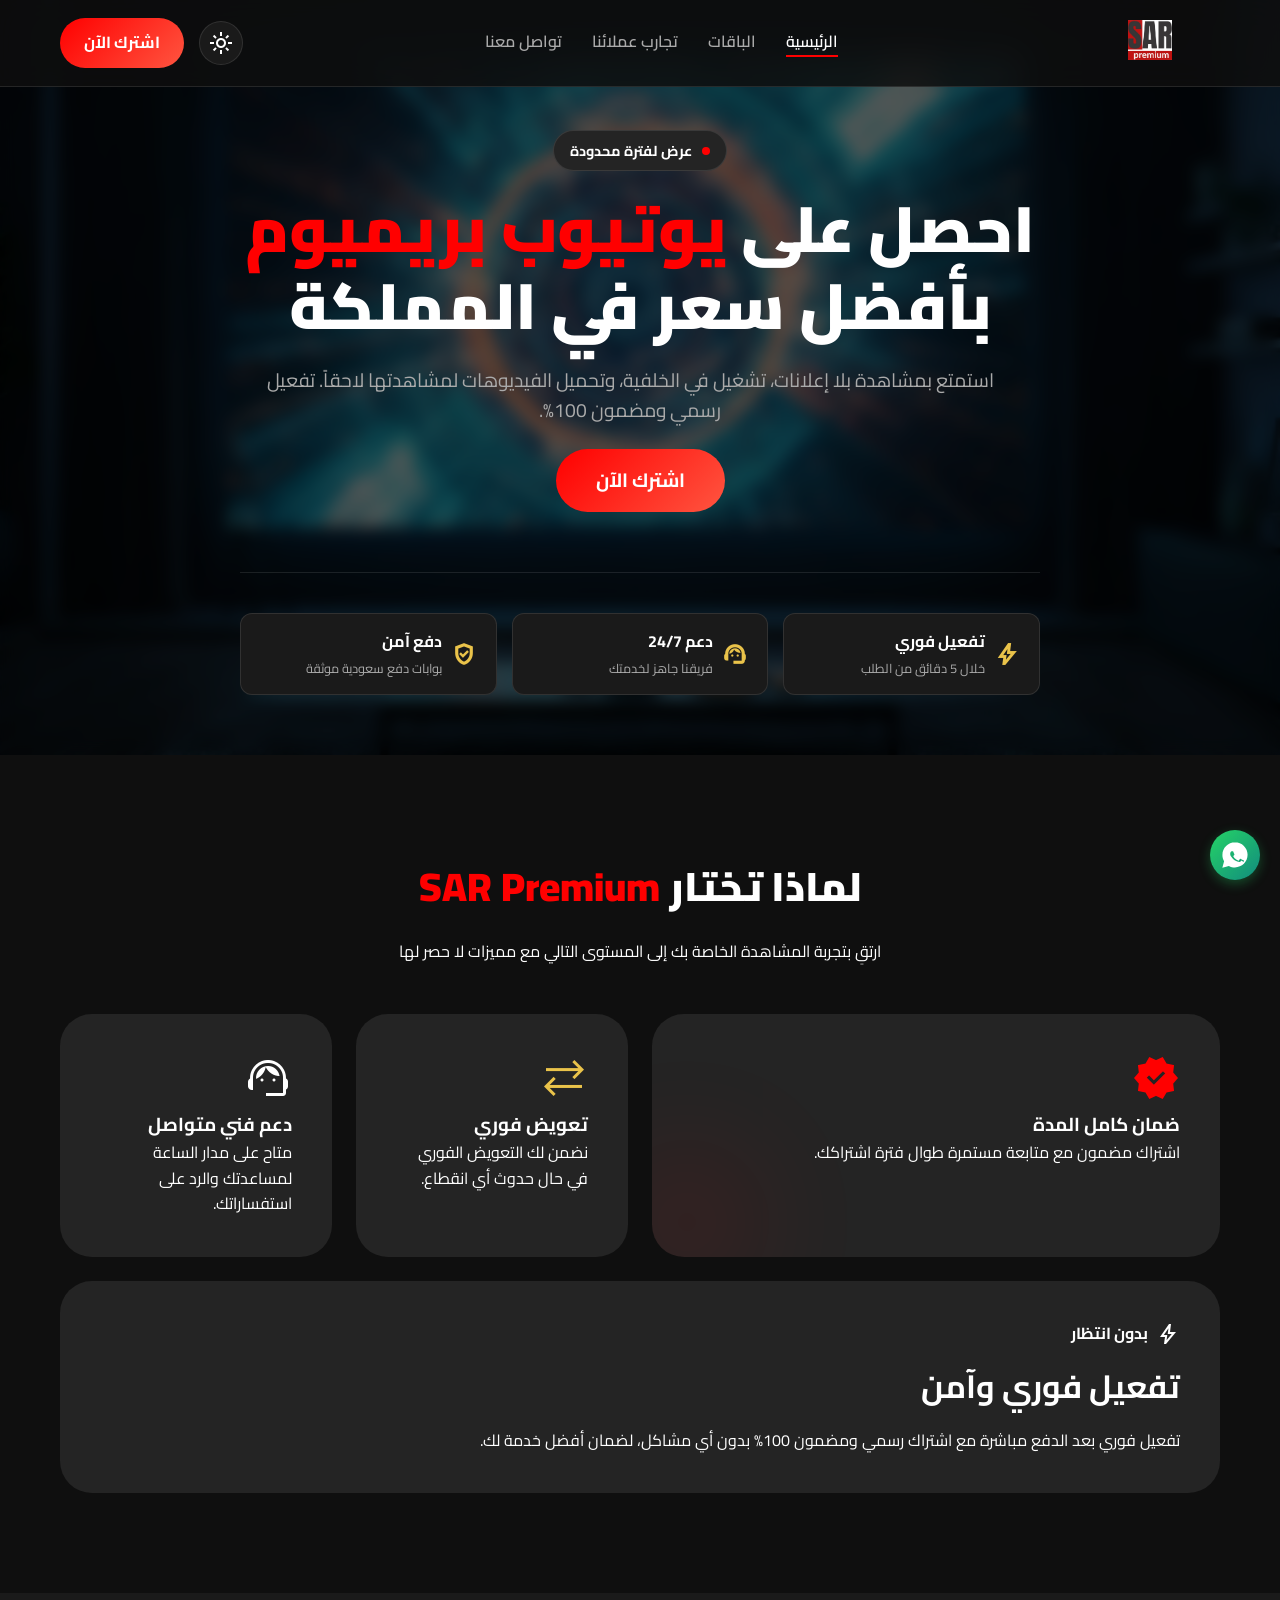
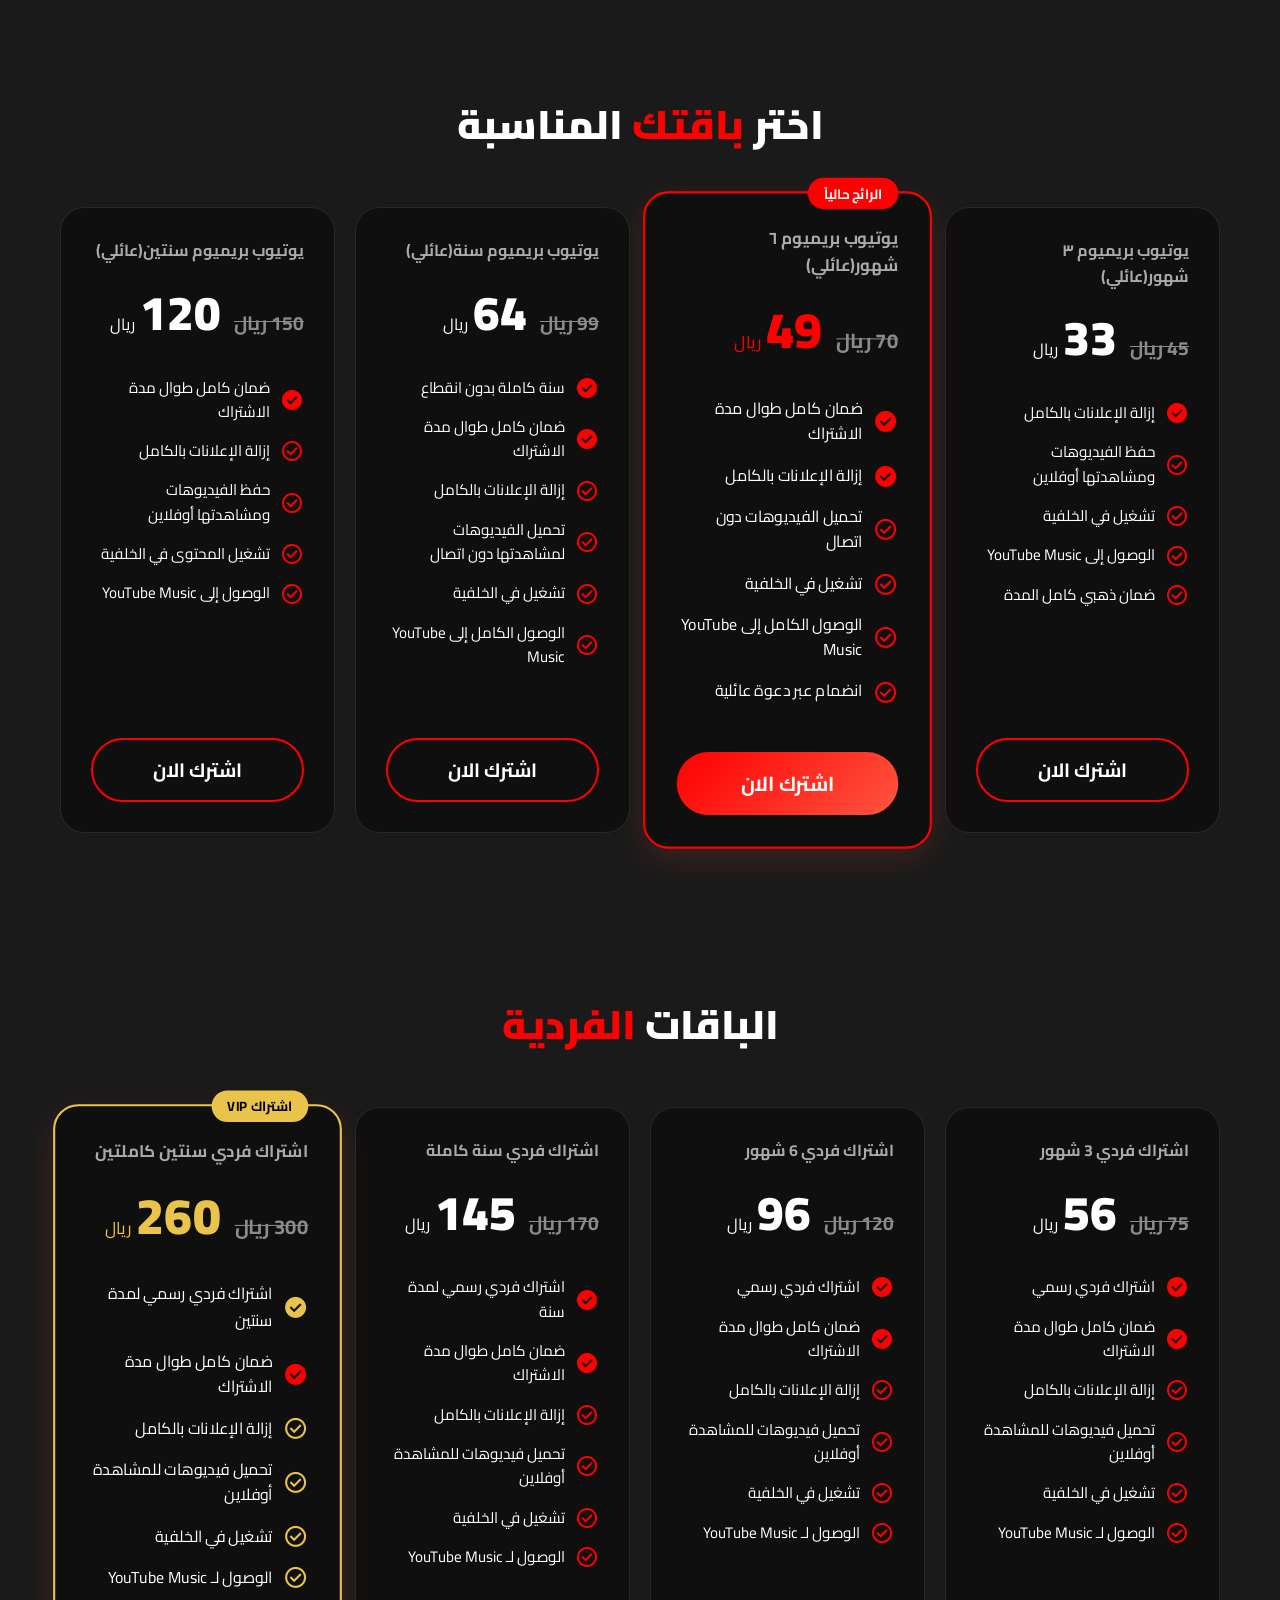
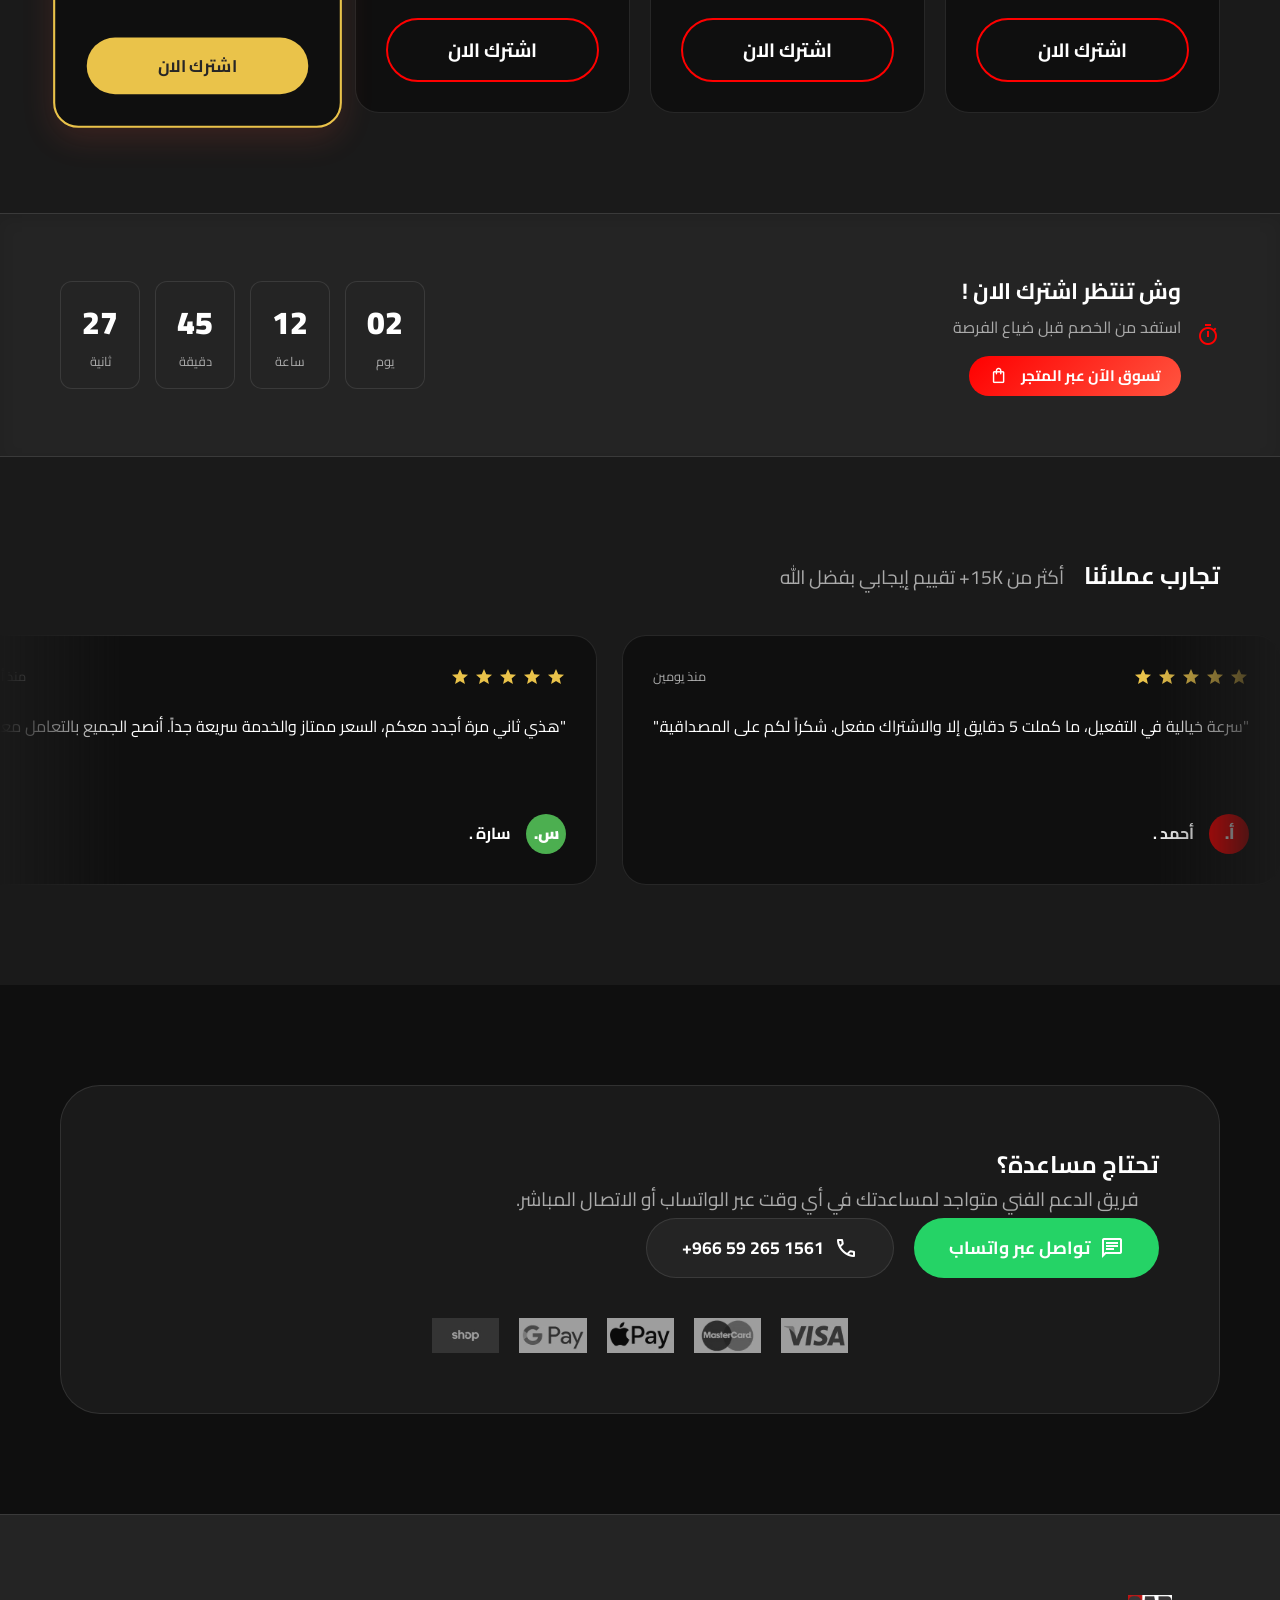
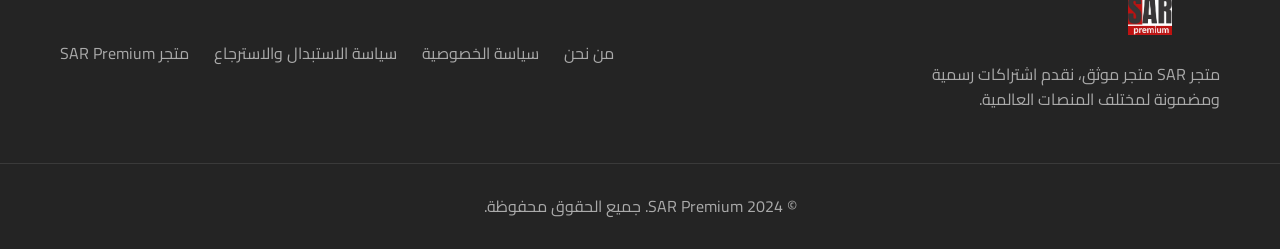
==== commit 565d2c94: "Update index.html" ====
--- a/index.html
+++ b/index.html
@@ -17,17 +17,17 @@
     <!-- Open Graph (Facebook / LinkedIn / General) -->
     <meta property="og:type" content="website">
     <meta property="og:site_name" content="SAR Premium">
-    <meta property="og:url" content="https://sarpremium.com/">
+    <meta property="og:url" content="https://saudiapremium.com/">
     <meta property="og:title" content="SAR Premium | اشتراك يوتيوب بريميوم">
     <meta property="og:description" content="اشترك في يوتيوب بريميوم بأفضل الأسعار في المملكة من الموقع الرسمي لـ SAR Premium.">
-    <meta property="og:image" content="https://sarpremium.com/cdn/shop/files/SAR_2_1200x1200.png?v=1693079339">
-    <meta property="og:image:secure_url" content="https://sarpremium.com/cdn/shop/files/SAR_2_1200x1200.png?v=1693079339">
+    <meta property="og:image" content="https://saudiapremium.com/cdn/shop/files/SAR_2_1200x1200.png?v=1693079339">
+    <meta property="og:image:secure_url" content="https://saudiapremium.com/cdn/shop/files/SAR_2_1200x1200.png?v=1693079339">
     
     <!-- Twitter Cards -->
     <meta name="twitter:card" content="summary_large_image">
     <meta name="twitter:title" content="SAR Premium | اشتراك يوتيوب بريميوم">
     <meta name="twitter:description" content="اشترك في يوتيوب بريميوم بأفضل الأسعار المضمونة. مشاهدة بدون إعلانات وتفعيل فوري عبر SAR Premium.">
-    <meta name="twitter:image" content="https://sarpremium.com/cdn/shop/files/SAR_2_1200x1200.png?v=1693079339">
+    <meta name="twitter:image" content="https://saudiapremium.com/cdn/shop/files/SAR_2_1200x1200.png?v=1693079339">
 
     <!-- JSON-LD Structured Data: Product & Ratings -->
     <script type="application/ld+json">
@@ -58,8 +58,8 @@
     </script>
 
     <!-- Favicon -->
-    <link rel="icon" type="image/png" href="https://sarpremium.com/cdn/shop/files/SAR_2.png?v=1693079339&width=32">
-    <link rel="apple-touch-icon" href="https://sarpremium.com/cdn/shop/files/SAR_2.png?v=1693079339&width=180">
+    <link rel="icon" type="image/png" href="https://saudiapremium.com/cdn/shop/files/SAR_2.png?v=1693079339&width=32">
+    <link rel="apple-touch-icon" href="https://saudiapremium.com/cdn/shop/files/SAR_2.png?v=1693079339&width=180">
 
     <!-- Fonts -->
     <link rel="preconnect" href="https://fonts.googleapis.com">
@@ -228,7 +228,7 @@
                             <li><span class="material-symbols-outlined icon-primary" aria-hidden="true">check_circle</span> الوصول إلى YouTube Music</li>
                             <li><span class="material-symbols-outlined icon-primary" aria-hidden="true">check_circle</span> ضمان ذهبي كامل المدة</li>
                         </ul>
-                        <button class="btn btn-outline btn-font checkout-btn w-100 to-shopify " data-link="https://sarpremium.com/products/premium-subscription-3month" aria-label="اشترك الآن 3 شهور">اشترك الان</button>
+                        <button class="btn btn-outline btn-font checkout-btn w-100 to-shopify " data-link="https://saudiapremium.com/products/premium-subscription-3month" aria-label="اشترك الآن 3 شهور">اشترك الان</button>
                     </div>
 
                     <div class="plan-card featured glow-border">
@@ -247,7 +247,7 @@
                             <li><span class="material-symbols-outlined icon-primary" aria-hidden="true">check_circle</span> الوصول الكامل إلى YouTube Music</li>
                             <li><span class="material-symbols-outlined icon-primary" aria-hidden="true">check_circle</span> انضمام عبر دعوة عائلية</li>
                         </ul>
-                        <button class="btn btn-primary btn-font checkout-btn shadow-primary w-100 to-shopify" data-link="https://sarpremium.com/products/premium-subscription-6month" aria-label="اشترك الآن 6 شهور">اشترك الان</button>
+                        <button class="btn btn-primary btn-font checkout-btn shadow-primary w-100 to-shopify" data-link="https://saudiapremium.com/products/premium-subscription-6month" aria-label="اشترك الآن 6 شهور">اشترك الان</button>
                     </div>
 
                     <div class="plan-card">
@@ -265,7 +265,7 @@
                             <li><span class="material-symbols-outlined icon-primary" aria-hidden="true">check_circle</span> تشغيل في الخلفية</li>
                             <li><span class="material-symbols-outlined icon-primary" aria-hidden="true">check_circle</span> الوصول الكامل إلى YouTube Music</li>
                         </ul>
-                        <button class="btn btn-outline btn-font checkout-btn shadow-primary w-100 to-shopify" data-link="https://sarpremium.com/products/premium-subscription-1year" aria-label="اشترك الآن سنة">اشترك الان</button>
+                        <button class="btn btn-outline btn-font checkout-btn shadow-primary w-100 to-shopify" data-link="https://saudiapremium.com/products/premium-subscription-1year" aria-label="اشترك الآن سنة">اشترك الان</button>
                     </div>
 
                     <div class="plan-card">
@@ -282,7 +282,7 @@
                             <li><span class="material-symbols-outlined icon-primary" aria-hidden="true">check_circle</span> تشغيل المحتوى في الخلفية</li>
                             <li><span class="material-symbols-outlined icon-primary" aria-hidden="true">check_circle</span> الوصول إلى YouTube Music</li>
                         </ul>
-                        <button class="btn btn-outline btn-font checkout-btn btn-font w-100 to-shopify" data-link="https://sarpremium.com/products/premium-subscription-2year" aria-label="اشترك الآن سنتين">اشترك الان</button>
+                        <button class="btn btn-outline btn-font checkout-btn btn-font w-100 to-shopify" data-link="https://saudiapremium.com/products/premium-subscription-2year" aria-label="اشترك الآن سنتين">اشترك الان</button>
                     </div>
                 </div> <!-- Close Family Grid -->
             </div>
@@ -302,7 +302,7 @@
                         <span class="plan-duration text-primary">اشتراك فردي 3 شهور</span>
                         <div class="plan-price">
                             <span class="old-price">75 ريال</span>
-                            <span class="amount">54</span>
+                            <span class="amount">56</span>
                             <span class="currency">ريال</span>
                         </div>
                         <ul class="plan-features">
@@ -313,7 +313,7 @@
                             <li><span class="material-symbols-outlined icon-primary" aria-hidden="true">check_circle</span> تشغيل في الخلفية</li>
                             <li><span class="material-symbols-outlined icon-primary" aria-hidden="true">check_circle</span> الوصول لـ YouTube Music</li>
                         </ul>
-                        <button class="btn btn-outline btn-font checkout-btn shadow-primary w-100 to-shopify" data-link="https://sarpremium.com/products/premium-subscription-individual-3month" aria-label="اشترك الآن في فردي سنة">اشترك الان</button>
+                        <button class="btn btn-outline btn-font checkout-btn shadow-primary w-100 to-shopify" data-link="https://saudiapremium.com/products/premium-subscription-individual-3month" aria-label="اشترك الآن في فردي سنة">اشترك الان</button>
                     </div>
                     <div class="plan-card">
                         <span class="plan-duration ">اشتراك فردي 6 شهور</span>
@@ -330,7 +330,7 @@
                             <li><span class="material-symbols-outlined icon-primary" aria-hidden="true">check_circle</span> تشغيل في الخلفية</li>
                             <li><span class="material-symbols-outlined icon-primary" aria-hidden="true">check_circle</span> الوصول لـ YouTube Music</li>
                         </ul>
-                        <button class="btn btn-outline btn-font checkout-btn shadow-primary w-100 to-shopify" data-link="https://sarpremium.com/products/premium-subscription-individual-6month" aria-label="اشترك الآن في فردي سنة">اشترك الان</button>
+                        <button class="btn btn-outline btn-font checkout-btn shadow-primary w-100 to-shopify" data-link="https://saudiapremium.com/products/premium-subscription-individual-6month" aria-label="اشترك الآن في فردي سنة">اشترك الان</button>
                     </div>
                     <div class="plan-card">
                         <span class="plan-duration ">اشتراك فردي سنة كاملة</span>
@@ -347,7 +347,7 @@
                             <li><span class="material-symbols-outlined icon-primary" aria-hidden="true">check_circle</span> تشغيل في الخلفية</li>
                             <li><span class="material-symbols-outlined icon-primary" aria-hidden="true">check_circle</span> الوصول لـ YouTube Music</li>
                         </ul>
-                        <button class="btn btn-outline btn-font checkout-btn shadow-primary w-100 to-shopify" data-link="https://sarpremium.com/products/premium-subscription-individual-year" aria-label="اشترك الآن في فردي سنة">اشترك الان</button>
+                        <button class="btn btn-outline btn-font checkout-btn shadow-primary w-100 to-shopify" data-link="https://saudiapremium.com/products/premium-subscription-individual-year" aria-label="اشترك الآن في فردي سنة">اشترك الان</button>
                     </div>
                     <div class="plan-card tertiary">
                         <div class="featured-badge alt">اشتراك VIP</div>
@@ -365,7 +365,7 @@
                             <li><span class="material-symbols-outlined icon-tertiary" aria-hidden="true">check_circle</span> تشغيل في الخلفية</li>
                             <li><span class="material-symbols-outlined icon-tertiary" aria-hidden="true">check_circle</span> الوصول لـ YouTube Music</li>
                         </ul>
-                        <button class="btn btn-tertiary checkout-btn shadow-primary w-100 to-shopify"  data-link="https://sarpremium.com/products/premium-subscription-individual-2year" aria-label="اشترك الآن في فردي سنة">اشترك الان</button>
+                        <button class="btn btn-tertiary checkout-btn shadow-primary w-100 to-shopify"  data-link="https://saudiapremium.com/products/premium-subscription-individual-2year" aria-label="اشترك الآن في فردي سنة">اشترك الان</button>
                     </div>
                 </div>
             </div>
@@ -378,7 +378,7 @@
                     <div>
                         <h3>وش تنتظر اشترك الان !</h3>
                         <p>استفد من الخصم قبل ضياع الفرصة</p>
-                        <a href="https://sarpremium.com/" target="_blank" class="btn btn-primary mt-3" style="margin-top: 15px; font-size: 0.95rem; padding: 8px 20px;">تسوق الآن عبر المتجر <span class="material-symbols-outlined" style="font-size: 1.2rem; vertical-align: middle; margin-right: 5px;">shopping_bag</span></a>
+                        <a href="https://saudiapremium.com/" target="_blank" class="btn btn-primary mt-3" style="margin-top: 15px; font-size: 0.95rem; padding: 8px 20px;">تسوق الآن عبر المتجر <span class="material-symbols-outlined" style="font-size: 1.2rem; vertical-align: middle; margin-right: 5px;">shopping_bag</span></a>
                     </div>
                 </div>
                 <div class="countdown-boxes">
@@ -569,10 +569,10 @@
                 <p>متجر SAR متجر موثق، نقدم اشتراكات رسمية ومضمونة لمختلف المنصات العالمية.</p>
             </div>
             <div class="footer-links" role="navigation" aria-label="Footer Links">
-                <a href="https://sarpremium.com/%D9%85%D9%86-%D9%86%D8%AD%D9%86" target="_blank">من نحن</a>
-                <a href="https://sarpremium.com/policies/privacy-policy" target="_blank">سياسة الخصوصية</a>
-                <a href="https://sarpremium.com/policies/refund-policy" target="_blank">سياسة الاستبدال والاسترجاع</a>
-                <a href="https://sarpremium.com/" target="_blank" rel="noopener noreferrer">متجر SAR Premium</a>
+                <a href="https://saudiapremium.com/pages/%D9%85%D9%86-%D9%86%D8%AD%D9%86" target="_blank">من نحن</a>
+                <a href="https://saudiapremium.com/policies/privacy-policy" target="_blank">سياسة الخصوصية</a>
+                <a href="https://saudiapremium.com/policies/refund-policy" target="_blank">سياسة الاستبدال والاسترجاع</a>
+                <a href="https://saudiapremium.com/" target="_blank" rel="noopener noreferrer">متجر SAR Premium</a>
             </div>
 
         </div>
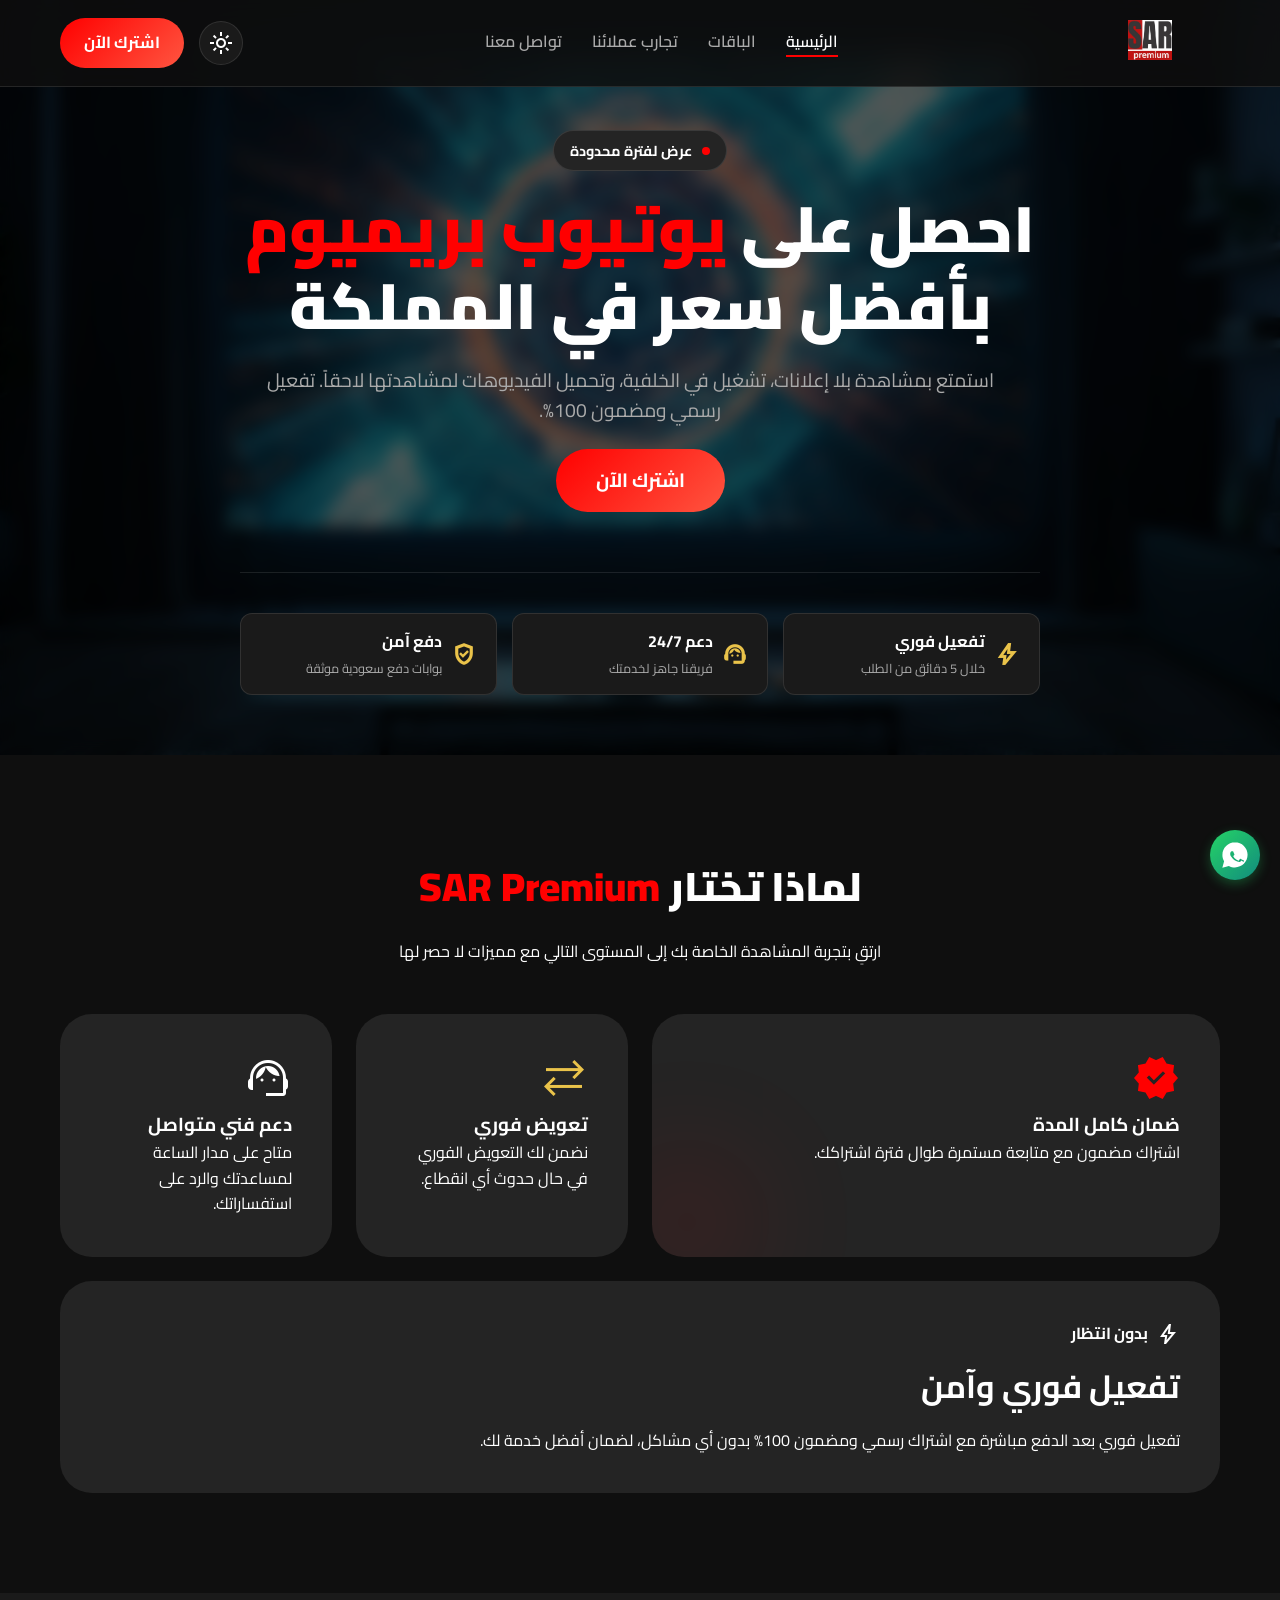
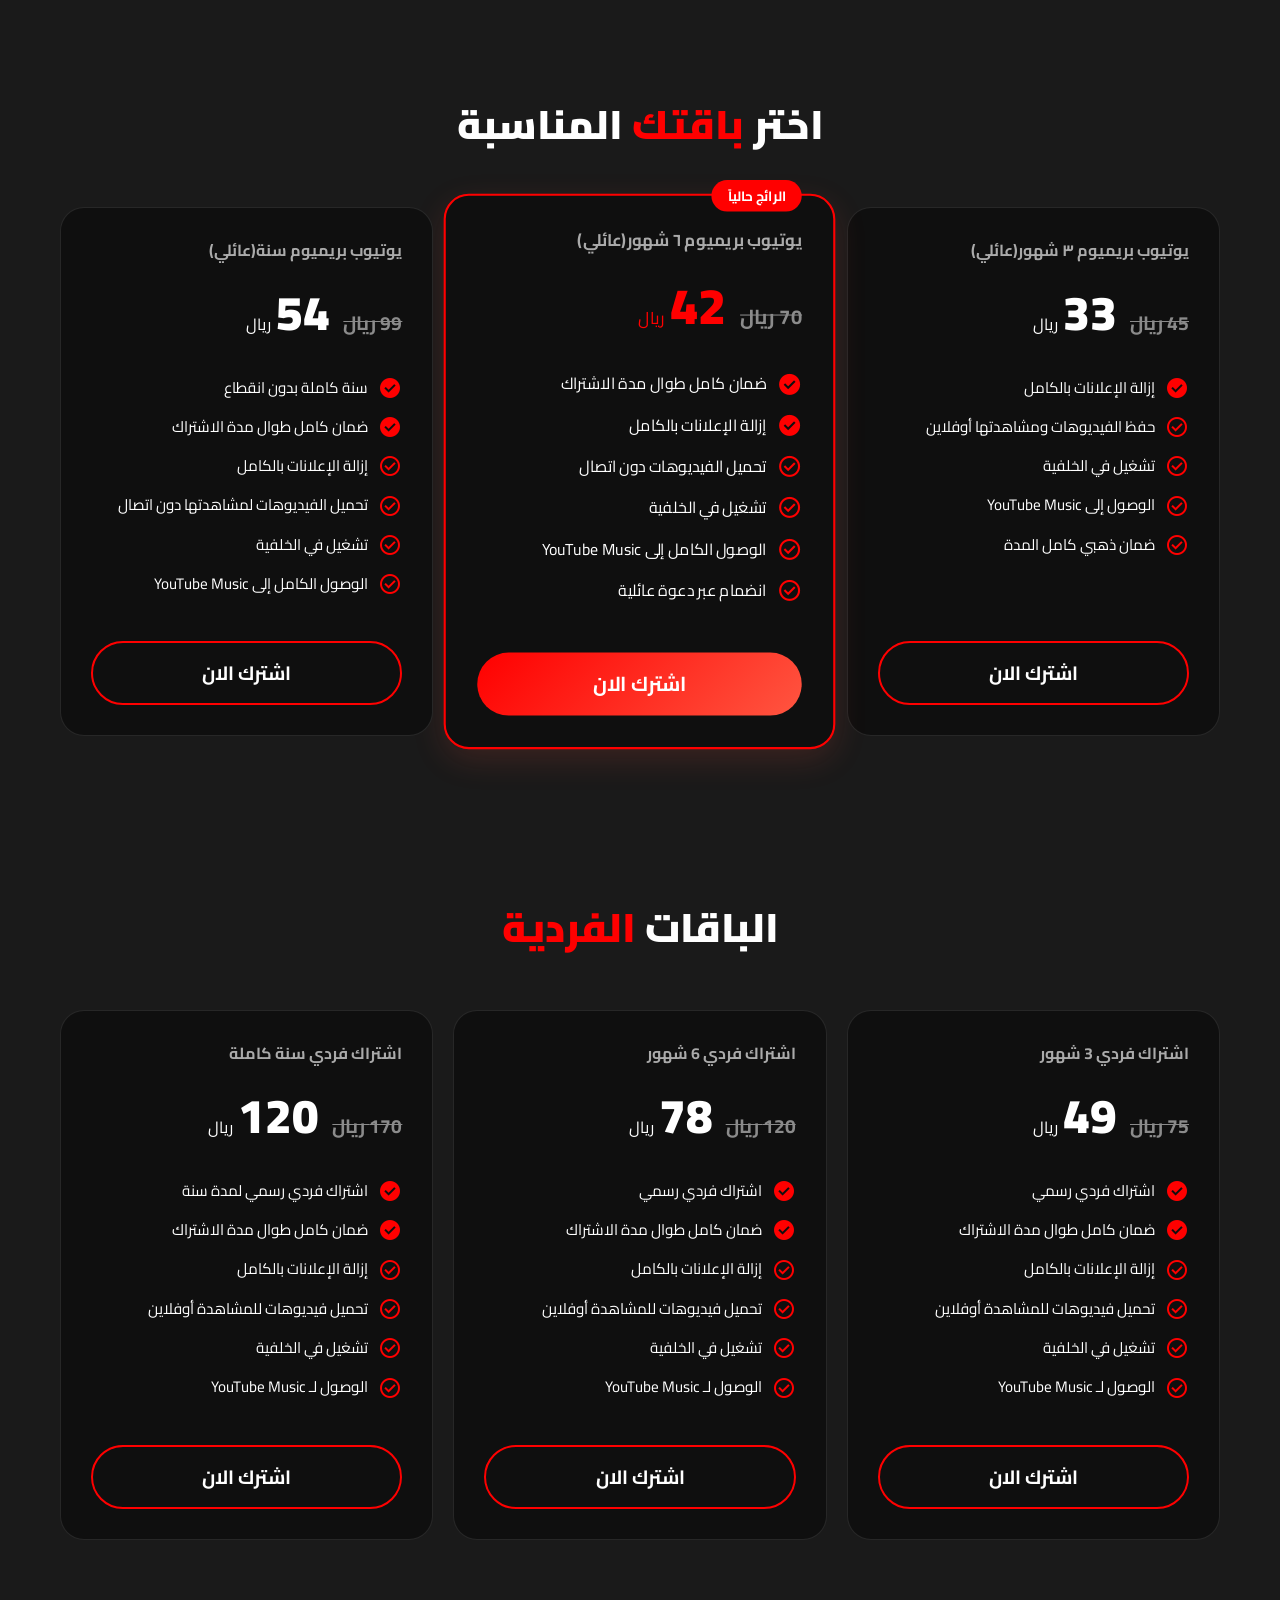
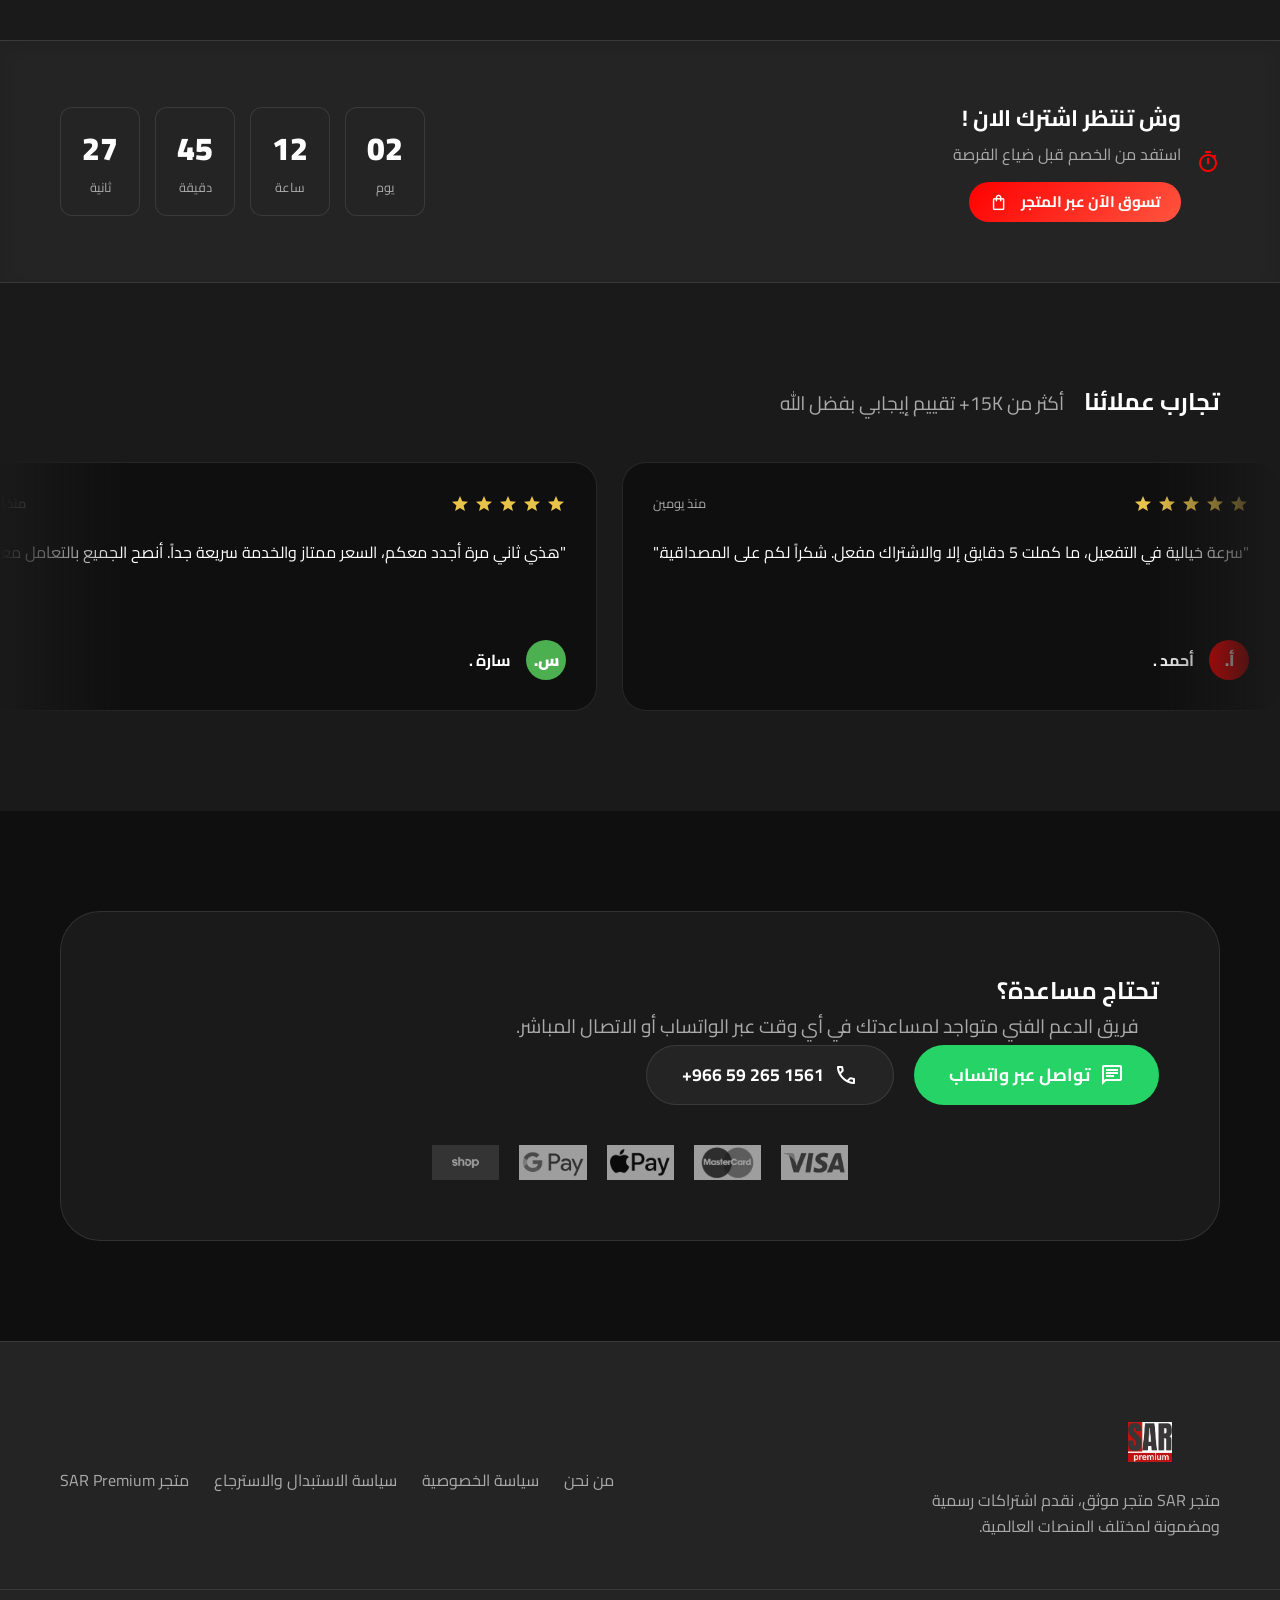
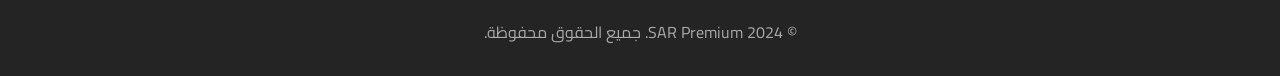
==== commit cd2ae361: "Update index.html" ====
--- a/index.html
+++ b/index.html
@@ -3,14 +3,14 @@
 <head>
     <meta charset="UTF-8">
     <meta name="viewport" content="width=device-width, initial-scale=1.0">
-    <title>SAR Premium | اشتراك يوتيوب بريميوم بأفضل سعر</title>
+    <title>Raqmi Premium | اشتراك يوتيوب بريميوم بأفضل سعر</title>
     
     <!-- =======================================
          High Performance SEO & Meta Tags
     ======================================== -->
     <meta name="description" content="SAR Premium - اشتراك يوتيوب بريميوم رسمي ومضمون. مشاهدة بدون إعلانات وتفعيل فوري.">
     <meta name="keywords" content="يوتيوب بريميوم, اشتراك يوتيوب بريميوم, youtube premium, sarpemium, يوتيوب بدون إعلانات, تفعيل فوري يوتيوب">
-    <meta name="author" content="SAR Premium">
+    <meta name="author" content="Raqmi Premium">
     <meta name="robots" content="index, follow">
     <meta name="theme-color" content="#131313">
     
@@ -228,7 +228,7 @@
                             <li><span class="material-symbols-outlined icon-primary" aria-hidden="true">check_circle</span> الوصول إلى YouTube Music</li>
                             <li><span class="material-symbols-outlined icon-primary" aria-hidden="true">check_circle</span> ضمان ذهبي كامل المدة</li>
                         </ul>
-                        <button class="btn btn-outline btn-font checkout-btn w-100 to-shopify " data-link="https://saudiapremium.com/products/premium-subscription-3month" aria-label="اشترك الآن 3 شهور">اشترك الان</button>
+                        <button class="btn btn-outline btn-font checkout-btn w-100 to-shopify " data-link="https://raqmidigital.com/products/youtube-premium-3-month" aria-label="اشترك الآن 3 شهور">اشترك الان</button>
                     </div>
 
                     <div class="plan-card featured glow-border">
@@ -236,7 +236,7 @@
                         <span class="plan-duration text-primary">يوتيوب بريميوم ٦ شهور(عائلي)</span>
                         <div class="plan-price text-primary">
                             <span class="old-price">70 ريال</span>
-                            <span class="amount">49</span>
+                            <span class="amount">42</span>
                             <span class="currency">ريال</span>
                         </div>
                         <ul class="plan-features">
@@ -247,14 +247,14 @@
                             <li><span class="material-symbols-outlined icon-primary" aria-hidden="true">check_circle</span> الوصول الكامل إلى YouTube Music</li>
                             <li><span class="material-symbols-outlined icon-primary" aria-hidden="true">check_circle</span> انضمام عبر دعوة عائلية</li>
                         </ul>
-                        <button class="btn btn-primary btn-font checkout-btn shadow-primary w-100 to-shopify" data-link="https://saudiapremium.com/products/premium-subscription-6month" aria-label="اشترك الآن 6 شهور">اشترك الان</button>
+                        <button class="btn btn-primary btn-font checkout-btn shadow-primary w-100 to-shopify" data-link="https://raqmidigital.com/products/youtube-premium-6-month" aria-label="اشترك الآن 6 شهور">اشترك الان</button>
                     </div>
 
                     <div class="plan-card">
                         <span class="plan-duration text-tertiary">يوتيوب بريميوم سنة(عائلي)</span>
                         <div class="plan-price">
                             <span class="old-price">99 ريال</span>
-                            <span class="amount">64</span>
+                            <span class="amount">54</span>
                             <span class="currency">ريال</span>
                         </div>
                         <ul class="plan-features">
@@ -265,24 +265,7 @@
                             <li><span class="material-symbols-outlined icon-primary" aria-hidden="true">check_circle</span> تشغيل في الخلفية</li>
                             <li><span class="material-symbols-outlined icon-primary" aria-hidden="true">check_circle</span> الوصول الكامل إلى YouTube Music</li>
                         </ul>
-                        <button class="btn btn-outline btn-font checkout-btn shadow-primary w-100 to-shopify" data-link="https://saudiapremium.com/products/premium-subscription-1year" aria-label="اشترك الآن سنة">اشترك الان</button>
-                    </div>
-
-                    <div class="plan-card">
-                        <span class="plan-duration">يوتيوب بريميوم سنتين(عائلي)</span>
-                        <div class="plan-price">
-                            <span class="old-price">150 ريال</span>
-                            <span class="amount">120</span>
-                            <span class="currency">ريال</span>
-                        </div>
-                        <ul class="plan-features">
-                            <li><span class="material-symbols-outlined icon-primary fill" aria-hidden="true">check_circle</span> ضمان كامل طوال مدة الاشتراك</li>
-                            <li><span class="material-symbols-outlined icon-primary" aria-hidden="true">check_circle</span> إزالة الإعلانات بالكامل</li>
-                            <li><span class="material-symbols-outlined icon-primary" aria-hidden="true">check_circle</span> حفظ الفيديوهات ومشاهدتها أوفلاين</li>
-                            <li><span class="material-symbols-outlined icon-primary" aria-hidden="true">check_circle</span> تشغيل المحتوى في الخلفية</li>
-                            <li><span class="material-symbols-outlined icon-primary" aria-hidden="true">check_circle</span> الوصول إلى YouTube Music</li>
-                        </ul>
-                        <button class="btn btn-outline btn-font checkout-btn btn-font w-100 to-shopify" data-link="https://saudiapremium.com/products/premium-subscription-2year" aria-label="اشترك الآن سنتين">اشترك الان</button>
+                        <button class="btn btn-outline btn-font checkout-btn shadow-primary w-100 to-shopify" data-link="https://raqmidigital.com/products/youtube-premium" aria-label="اشترك الآن سنة">اشترك الان</button>
                     </div>
                 </div> <!-- Close Family Grid -->
             </div>
@@ -302,7 +285,7 @@
                         <span class="plan-duration text-primary">اشتراك فردي 3 شهور</span>
                         <div class="plan-price">
                             <span class="old-price">75 ريال</span>
-                            <span class="amount">56</span>
+                            <span class="amount">49</span>
                             <span class="currency">ريال</span>
                         </div>
                         <ul class="plan-features">
@@ -313,13 +296,13 @@
                             <li><span class="material-symbols-outlined icon-primary" aria-hidden="true">check_circle</span> تشغيل في الخلفية</li>
                             <li><span class="material-symbols-outlined icon-primary" aria-hidden="true">check_circle</span> الوصول لـ YouTube Music</li>
                         </ul>
-                        <button class="btn btn-outline btn-font checkout-btn shadow-primary w-100 to-shopify" data-link="https://saudiapremium.com/products/premium-subscription-individual-3month" aria-label="اشترك الآن في فردي سنة">اشترك الان</button>
+                        <button class="btn btn-outline btn-font checkout-btn shadow-primary w-100 to-shopify" data-link="https://raqmidigital.com/products/%D9%8A%D9%88%D8%AA%D9%8A%D9%88%D8%A8-%D8%A8%D8%B1%D9%8A%D9%85%D9%8A%D9%88%D9%85-3%D8%B4%D9%87%D9%88%D8%B1-%D9%81%D8%B1%D8%AF%D9%89" aria-label="اشترك الآن في فردي سنة">اشترك الان</button>
                     </div>
                     <div class="plan-card">
                         <span class="plan-duration ">اشتراك فردي 6 شهور</span>
                         <div class="plan-price ">
                             <span class="old-price">120 ريال</span>
-                            <span class="amount">96</span>
+                            <span class="amount">78</span>
                             <span class="currency">ريال</span>
                         </div>
                         <ul class="plan-features">
@@ -330,13 +313,13 @@
                             <li><span class="material-symbols-outlined icon-primary" aria-hidden="true">check_circle</span> تشغيل في الخلفية</li>
                             <li><span class="material-symbols-outlined icon-primary" aria-hidden="true">check_circle</span> الوصول لـ YouTube Music</li>
                         </ul>
-                        <button class="btn btn-outline btn-font checkout-btn shadow-primary w-100 to-shopify" data-link="https://saudiapremium.com/products/premium-subscription-individual-6month" aria-label="اشترك الآن في فردي سنة">اشترك الان</button>
+                        <button class="btn btn-outline btn-font checkout-btn shadow-primary w-100 to-shopify" data-link="https://raqmidigital.com/products/%D9%8A%D9%88%D8%AA%D9%8A%D9%88%D8%A8-%D8%A8%D8%B1%D9%8A%D9%85%D9%8A%D9%88%D9%85-6-%D8%B4%D9%87%D9%88%D8%B1-%D9%81%D8%B1%D8%AF%D9%89" aria-label="اشترك الآن في فردي سنة">اشترك الان</button>
                     </div>
                     <div class="plan-card">
                         <span class="plan-duration ">اشتراك فردي سنة كاملة</span>
                         <div class="plan-price ">
                             <span class="old-price">170 ريال</span>
-                            <span class="amount">145</span>
+                            <span class="amount">120</span>
                             <span class="currency">ريال</span>
                         </div>
                         <ul class="plan-features">
@@ -347,25 +330,7 @@
                             <li><span class="material-symbols-outlined icon-primary" aria-hidden="true">check_circle</span> تشغيل في الخلفية</li>
                             <li><span class="material-symbols-outlined icon-primary" aria-hidden="true">check_circle</span> الوصول لـ YouTube Music</li>
                         </ul>
-                        <button class="btn btn-outline btn-font checkout-btn shadow-primary w-100 to-shopify" data-link="https://saudiapremium.com/products/premium-subscription-individual-year" aria-label="اشترك الآن في فردي سنة">اشترك الان</button>
-                    </div>
-                    <div class="plan-card tertiary">
-                        <div class="featured-badge alt">اشتراك VIP</div>
-                        <span class="plan-duration text-tertiary">اشتراك فردي سنتين كاملتين</span>
-                        <div class="plan-price text-tertiary">
-                            <span class="old-price">300 ريال</span>
-                            <span class="amount">260</span>
-                            <span class="currency">ريال</span>
-                        </div>
-                        <ul class="plan-features">
-                            <li><span class="material-symbols-outlined icon-tertiary fill" aria-hidden="true">check_circle</span> اشتراك فردي رسمي لمدة سنتين</li>
-                            <li><span class="material-symbols-outlined icon-primary fill" aria-hidden="true">check_circle</span> ضمان كامل طوال مدة الاشتراك</li>
-                            <li><span class="material-symbols-outlined icon-tertiary" aria-hidden="true">check_circle</span> إزالة الإعلانات بالكامل</li>
-                            <li><span class="material-symbols-outlined icon-tertiary" aria-hidden="true">check_circle</span> تحميل فيديوهات للمشاهدة أوفلاين</li>
-                            <li><span class="material-symbols-outlined icon-tertiary" aria-hidden="true">check_circle</span> تشغيل في الخلفية</li>
-                            <li><span class="material-symbols-outlined icon-tertiary" aria-hidden="true">check_circle</span> الوصول لـ YouTube Music</li>
-                        </ul>
-                        <button class="btn btn-tertiary checkout-btn shadow-primary w-100 to-shopify"  data-link="https://saudiapremium.com/products/premium-subscription-individual-2year" aria-label="اشترك الآن في فردي سنة">اشترك الان</button>
+                        <button class="btn btn-outline btn-font checkout-btn shadow-primary w-100 to-shopify" data-link="https://raqmidigital.com/products/%D9%8A%D9%88%D8%AA%D9%8A%D9%88%D8%A8-%D8%A8%D8%B1%D9%8A%D9%85%D9%8A%D9%88%D9%85-%D8%B3%D9%86%D8%A9-%D9%81%D8%B1%D8%AF%D9%89" aria-label="اشترك الآن في فردي سنة">اشترك الان</button>
                     </div>
                 </div>
             </div>
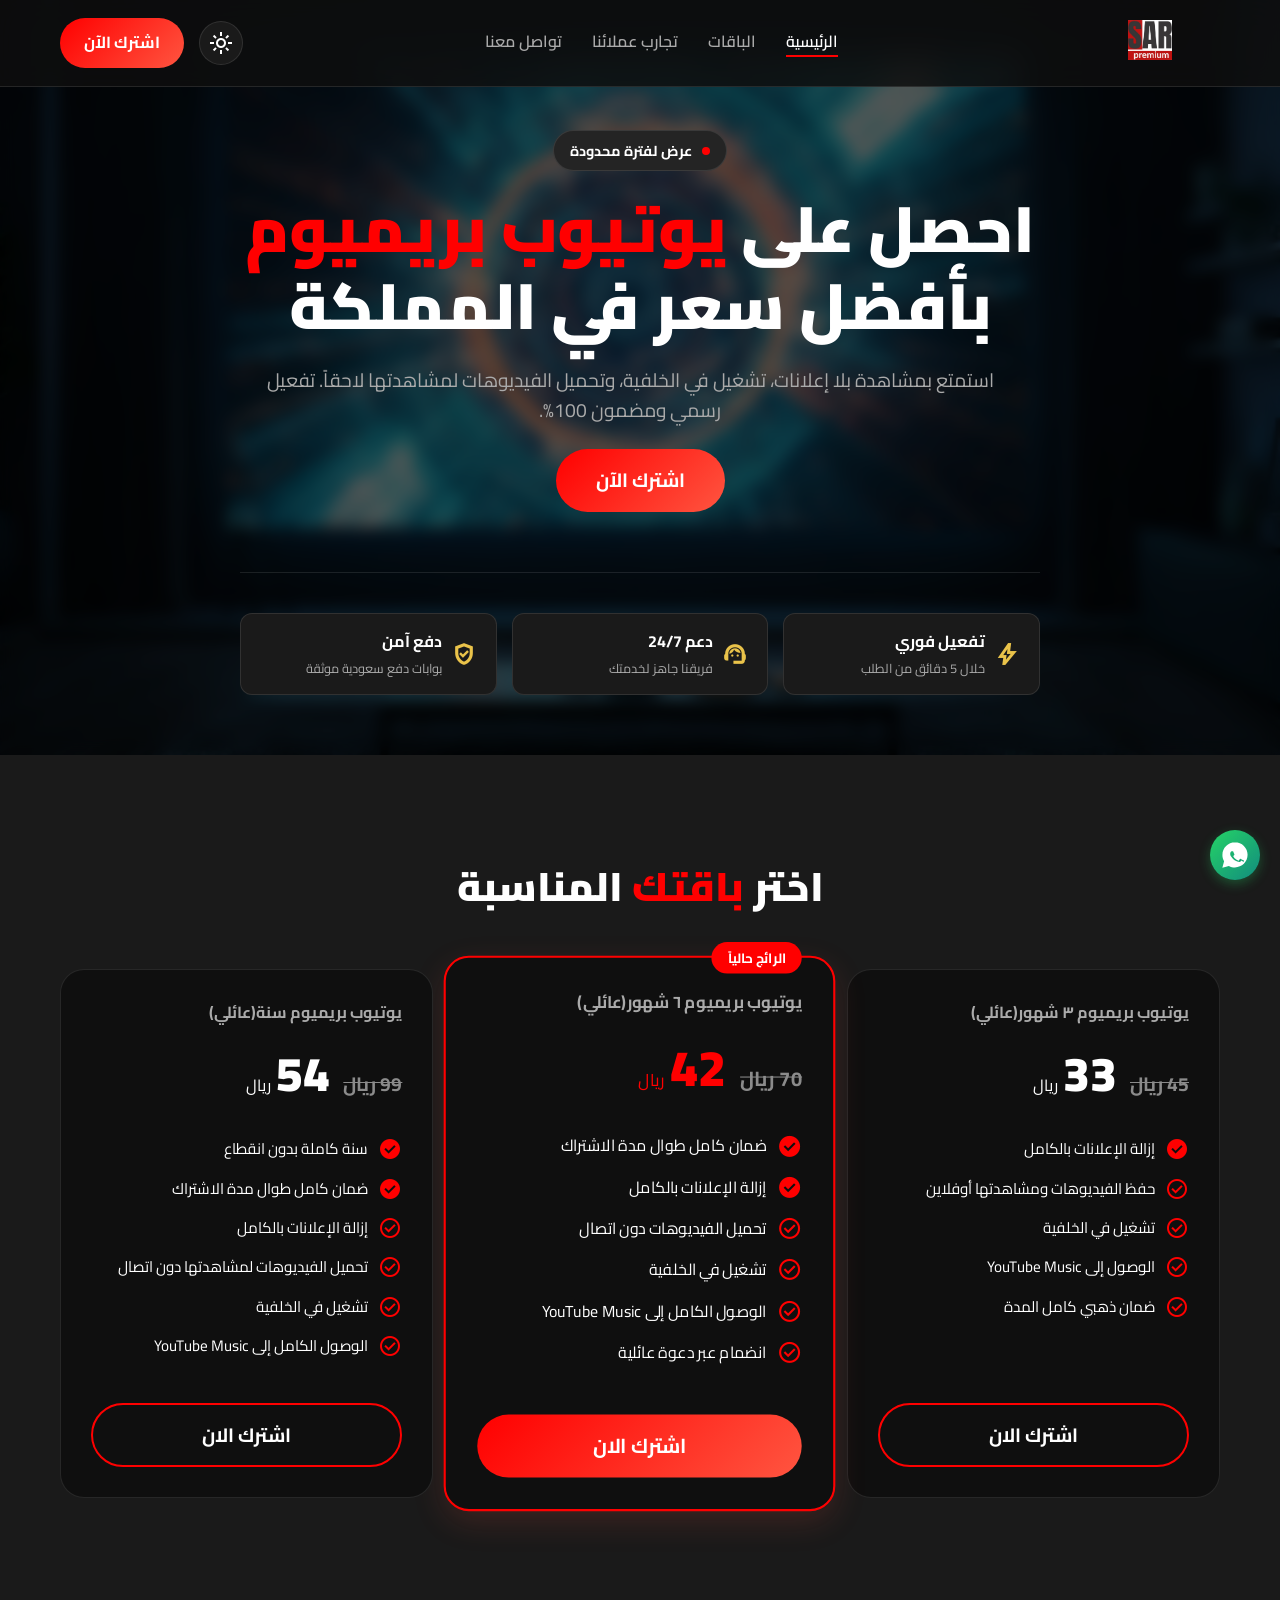
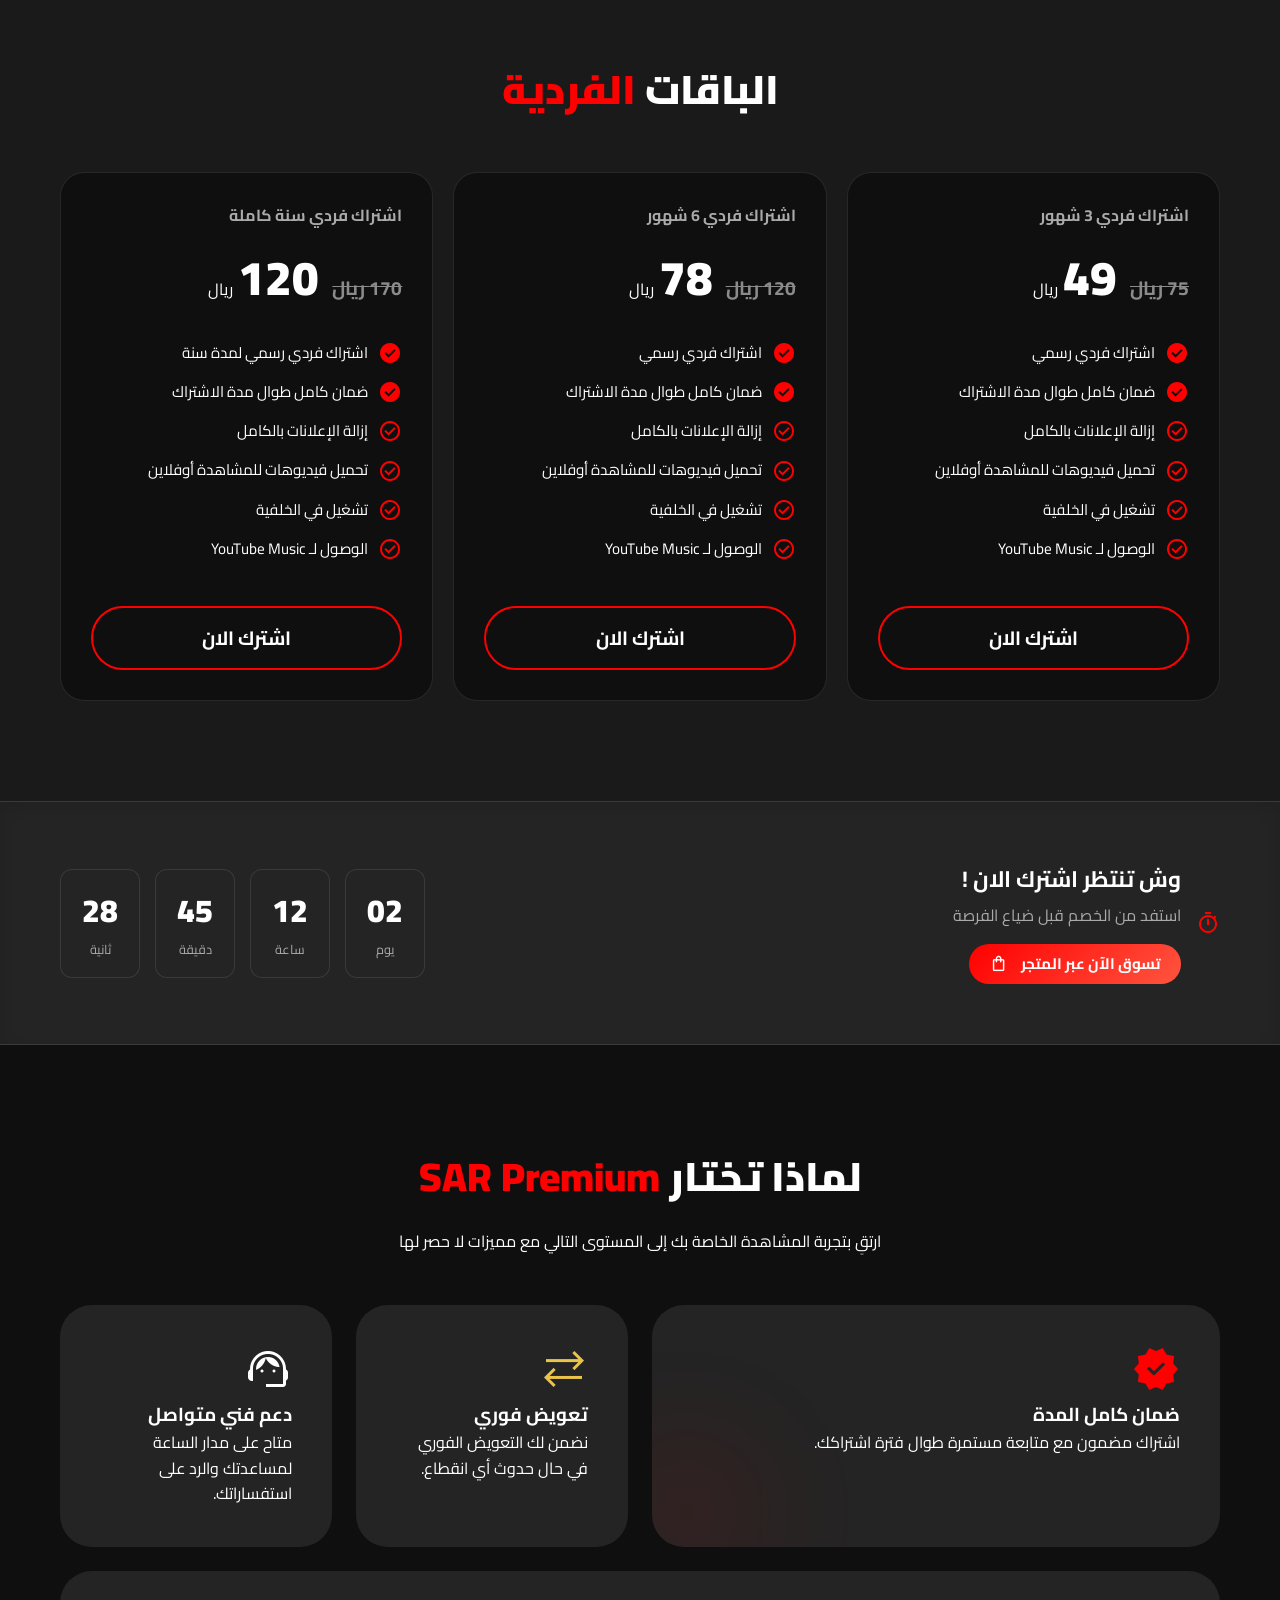
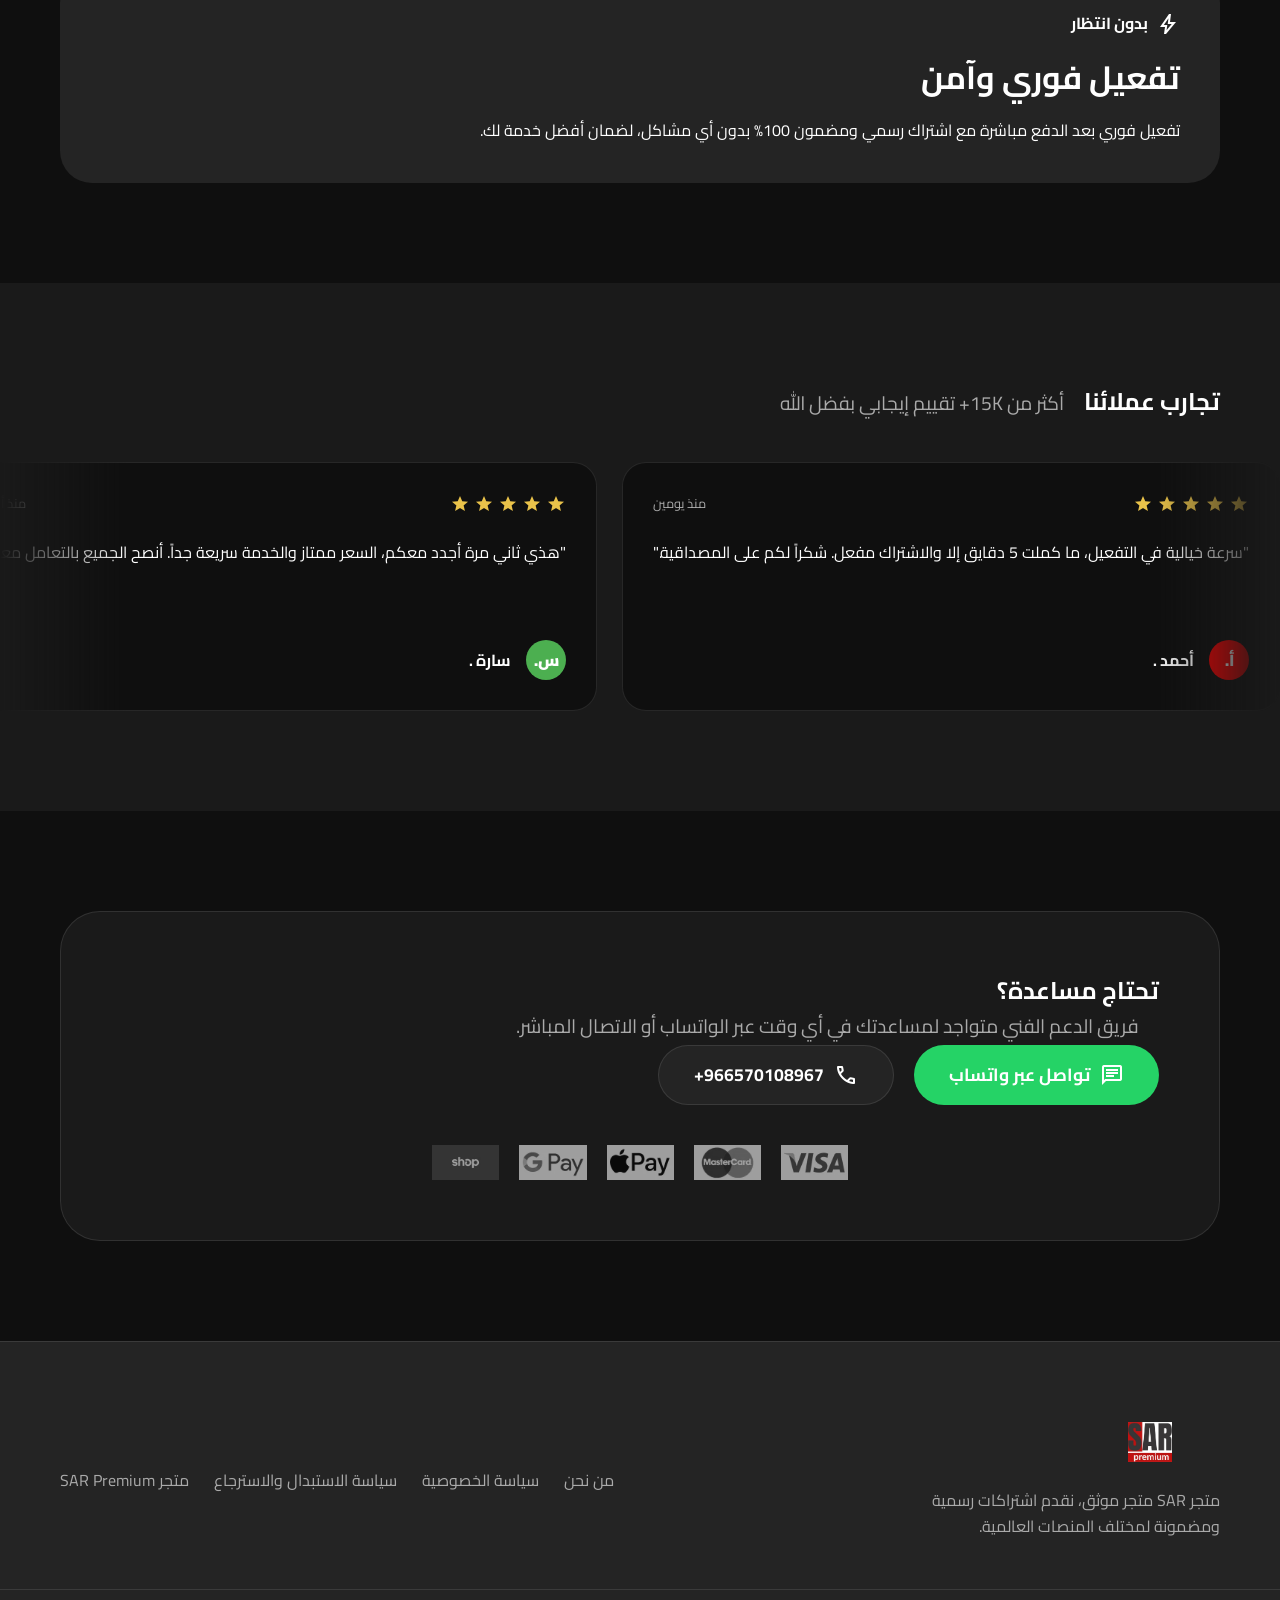
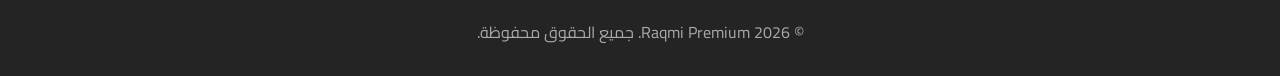
==== commit 1f8484e5: "Update SEO metadata and site references" ====
--- a/index.html
+++ b/index.html
@@ -8,38 +8,38 @@
     <!-- =======================================
          High Performance SEO & Meta Tags
     ======================================== -->
-    <meta name="description" content="SAR Premium - اشتراك يوتيوب بريميوم رسمي ومضمون. مشاهدة بدون إعلانات وتفعيل فوري.">
-    <meta name="keywords" content="يوتيوب بريميوم, اشتراك يوتيوب بريميوم, youtube premium, sarpemium, يوتيوب بدون إعلانات, تفعيل فوري يوتيوب">
+    <meta name="description" content="Raqmi Premium - اشتراك يوتيوب بريميوم رسمي ومضمون. مشاهدة بدون إعلانات وتفعيل فوري.">
+    <meta name="keywords" content="يوتيوب بريميوم, اشتراك يوتيوب بريميوم, youtube premium, Raqmi Premium, يوتيوب بدون إعلانات, تفعيل فوري يوتيوب">
     <meta name="author" content="Raqmi Premium">
     <meta name="robots" content="index, follow">
     <meta name="theme-color" content="#131313">
     
     <!-- Open Graph (Facebook / LinkedIn / General) -->
     <meta property="og:type" content="website">
-    <meta property="og:site_name" content="SAR Premium">
-    <meta property="og:url" content="https://saudiapremium.com/">
-    <meta property="og:title" content="SAR Premium | اشتراك يوتيوب بريميوم">
+    <meta property="og:site_name" content="Raqmi Premium">
+    <meta property="og:url" content="https://raqmidigital.com/">
+    <meta property="og:title" content="Raqmi Premium | اشتراك يوتيوب بريميوم">
     <meta property="og:description" content="اشترك في يوتيوب بريميوم بأفضل الأسعار في المملكة من الموقع الرسمي لـ SAR Premium.">
-    <meta property="og:image" content="https://saudiapremium.com/cdn/shop/files/SAR_2_1200x1200.png?v=1693079339">
-    <meta property="og:image:secure_url" content="https://saudiapremium.com/cdn/shop/files/SAR_2_1200x1200.png?v=1693079339">
+    <meta property="og:image" content="https://raqmidigital.com/cdn/shop/files/SAR_2_1200x1200.png?v=1693079339">
+    <meta property="og:image:secure_url" content="https://raqmidigital.com/cdn/shop/files/SAR_2_1200x1200.png?v=1693079339">
     
     <!-- Twitter Cards -->
     <meta name="twitter:card" content="summary_large_image">
-    <meta name="twitter:title" content="SAR Premium | اشتراك يوتيوب بريميوم">
+    <meta name="twitter:title" content="Raqmi Premium | اشتراك يوتيوب بريميوم">
     <meta name="twitter:description" content="اشترك في يوتيوب بريميوم بأفضل الأسعار المضمونة. مشاهدة بدون إعلانات وتفعيل فوري عبر SAR Premium.">
-    <meta name="twitter:image" content="https://saudiapremium.com/cdn/shop/files/SAR_2_1200x1200.png?v=1693079339">
+    <meta name="twitter:image" content="https://raqmidigital.com/cdn/shop/files/SAR_2_1200x1200.png?v=1693079339">
 
     <!-- JSON-LD Structured Data: Product & Ratings -->
     <script type="application/ld+json">
     {
       "@context": "https://schema.org/",
       "@type": "Product",
-      "name": "SAR Premium - YouTube Premium",
-      "image": "https://toppremiume.com/cdn/shop/files/SAR_2_1200x1200.png?v=1693079339",
-      "description": "اشتراك يوتيوب بريميوم رسمي ومضمون عبر موقع SAR Premium. مشاهدة بدون إعلانات.",
+      "name": "Raqmi Premium - YouTube Premium",
+      "image": "https://raqmidigital.com/cdn/shop/files/SAR_2_1200x1200.png?v=1693079339",
+      "description": "اشتراك يوتيوب بريميوم رسمي ومضمون عبر موقع Raqmi Premium. مشاهدة بدون إعلانات.",
       "brand": {
         "@type": "Brand",
-        "name": "SAR Premium"
+        "name": "Raqmi Premium"
       },
       "offers": {
         "@type": "AggregateOffer",
@@ -58,8 +58,8 @@
     </script>
 
     <!-- Favicon -->
-    <link rel="icon" type="image/png" href="https://saudiapremium.com/cdn/shop/files/SAR_2.png?v=1693079339&width=32">
-    <link rel="apple-touch-icon" href="https://saudiapremium.com/cdn/shop/files/SAR_2.png?v=1693079339&width=180">
+    <link rel="icon" type="image/png" href="https://raqmidigital.com/cdn/shop/files/SAR_2.png?v=1693079339&width=32">
+    <link rel="apple-touch-icon" href="https://raqmidigital.com/cdn/shop/files/SAR_2.png?v=1693079339&width=180">
 
     <!-- Fonts -->
     <link rel="preconnect" href="https://fonts.googleapis.com">
@@ -87,13 +87,13 @@
 </script>
 <script defer src="/_vercel/speed-insights/script.js"></script>
     <!-- Google tag (gtag.js) -->
-<script async src="https://www.googletagmanager.com/gtag/js?id=AW-10903086788"></script>
+<script async src="https://www.googletagmanager.com/gtag/js?id=AW-18257950477"></script>
 <script>
   window.dataLayer = window.dataLayer || [];
   function gtag(){dataLayer.push(arguments);}
   gtag('js', new Date());
 
-  gtag('config', 'AW-10903086788');
+  gtag('config', 'AW-18257950477');
 </script>
 </head>
 <body>
@@ -159,52 +159,6 @@
                 </div>
             </div>
         </section>
-
-
-        <!-- Features Bento Grid -->
-        <section class="features-section scroll-animate pt-100">
-            <div class="container">
-                <div class="section-header text-center">
-                    <h2>لماذا تختار <span class="text-primary">SAR Premium</span></h2>
-                    <p>ارتقِ بتجربة المشاهدة الخاصة بك إلى المستوى التالي مع مميزات لا حصر لها</p>
-                </div>
-                
-                <div class="bento-grid">
-                    <div class="bento-card bento-wide group">
-                        <span class="material-symbols-outlined icon-large text-primary fill mb-4" aria-hidden="true">verified</span>
-                        <div class="content">
-                            <h3>ضمان كامل المدة</h3>
-                            <p>اشتراك مضمون مع متابعة مستمرة طوال فترة اشتراكك.</p>
-                        </div>
-                        <div class="bg-glow"></div>
-                    </div>
-                    
-                    <div class="bento-card">
-                        <span class="material-symbols-outlined icon-large text-tertiary fill mb-4" aria-hidden="true">sync_alt</span>
-                        <h3>تعويض فوري</h3>
-                        <p>نضمن لك التعويض الفوري في حال حدوث أي انقطاع.</p>
-                    </div>
-                    
-                    <div class="bento-card">
-                        <span class="material-symbols-outlined icon-large text-primary-light fill mb-4 text-[#ff5540]" aria-hidden="true">support_agent</span>
-                        <h3>دعم فني متواصل</h3>
-                        <p>متاح على مدار الساعة لمساعدتك والرد على استفساراتك.</p>
-                    </div>
-                    
-                    <div class="bento-card bento-full">
-                        <div class="bento-text">
-                            <div class="brand-tag">
-                                <span class="material-symbols-outlined text-primary-light mb-4 text-[#ff5540]" aria-hidden="true">bolt</span>
-                                <span>بدون انتظار</span>
-                            </div>
-                            <h3>تفعيل فوري وآمن</h3>
-                            <p>تفعيل فوري بعد الدفع مباشرة مع اشتراك رسمي ومضمون 100% بدون أي مشاكل، لضمان أفضل خدمة لك.</p>
-                        </div>
-                    </div>
-                </div>
-            </div>
-        </section>
-
         <!-- Pricing Section -->
         <section id="pricing" class="pricing-section scroll-animate">
             <div class="container">
@@ -343,7 +297,7 @@
                     <div>
                         <h3>وش تنتظر اشترك الان !</h3>
                         <p>استفد من الخصم قبل ضياع الفرصة</p>
-                        <a href="https://saudiapremium.com/" target="_blank" class="btn btn-primary mt-3" style="margin-top: 15px; font-size: 0.95rem; padding: 8px 20px;">تسوق الآن عبر المتجر <span class="material-symbols-outlined" style="font-size: 1.2rem; vertical-align: middle; margin-right: 5px;">shopping_bag</span></a>
+                        <a href="https://raqmidigital.com/" target="_blank" class="btn btn-primary mt-3" style="margin-top: 15px; font-size: 0.95rem; padding: 8px 20px;">تسوق الآن عبر المتجر <span class="material-symbols-outlined" style="font-size: 1.2rem; vertical-align: middle; margin-right: 5px;">shopping_bag</span></a>
                     </div>
                 </div>
                 <div class="countdown-boxes">
@@ -362,6 +316,49 @@
                     <div class="timer-box">
                         <span class="timer-num" id="seconds-val">30</span>
                         <span class="timer-label">ثانية</span>
+                    </div>
+                </div>
+            </div>
+        </section>
+                <!-- Features Bento Grid -->
+        <section class="features-section scroll-animate pt-100">
+            <div class="container">
+                <div class="section-header text-center">
+                    <h2>لماذا تختار <span class="text-primary">SAR Premium</span></h2>
+                    <p>ارتقِ بتجربة المشاهدة الخاصة بك إلى المستوى التالي مع مميزات لا حصر لها</p>
+                </div>
+                
+                <div class="bento-grid">
+                    <div class="bento-card bento-wide group">
+                        <span class="material-symbols-outlined icon-large text-primary fill mb-4" aria-hidden="true">verified</span>
+                        <div class="content">
+                            <h3>ضمان كامل المدة</h3>
+                            <p>اشتراك مضمون مع متابعة مستمرة طوال فترة اشتراكك.</p>
+                        </div>
+                        <div class="bg-glow"></div>
+                    </div>
+                    
+                    <div class="bento-card">
+                        <span class="material-symbols-outlined icon-large text-tertiary fill mb-4" aria-hidden="true">sync_alt</span>
+                        <h3>تعويض فوري</h3>
+                        <p>نضمن لك التعويض الفوري في حال حدوث أي انقطاع.</p>
+                    </div>
+                    
+                    <div class="bento-card">
+                        <span class="material-symbols-outlined icon-large text-primary-light fill mb-4 text-[#ff5540]" aria-hidden="true">support_agent</span>
+                        <h3>دعم فني متواصل</h3>
+                        <p>متاح على مدار الساعة لمساعدتك والرد على استفساراتك.</p>
+                    </div>
+                    
+                    <div class="bento-card bento-full">
+                        <div class="bento-text">
+                            <div class="brand-tag">
+                                <span class="material-symbols-outlined text-primary-light mb-4 text-[#ff5540]" aria-hidden="true">bolt</span>
+                                <span>بدون انتظار</span>
+                            </div>
+                            <h3>تفعيل فوري وآمن</h3>
+                            <p>تفعيل فوري بعد الدفع مباشرة مع اشتراك رسمي ومضمون 100% بدون أي مشاكل، لضمان أفضل خدمة لك.</p>
+                        </div>
                     </div>
                 </div>
             </div>
@@ -498,12 +495,12 @@
                         <p class="subtitle text-md">فريق الدعم الفني متواجد لمساعدتك في أي وقت عبر الواتساب أو الاتصال المباشر.</p>
                         
                         <div class="contact-actions-inline">
-                            <a href="https://wa.me/966592651561" target="_blank" class="btn btn-whatsapp-lg" aria-label="مراسلة الدعم الفني عبر واتساب">
+                            <a href="https://wa.me/966570108967" target="_blank" class="btn btn-whatsapp-lg" aria-label="مراسلة الدعم الفني عبر واتساب">
                                 <span class="material-symbols-outlined" aria-hidden="true">chat</span> تواصل عبر واتساب
                             </a>
                             <div class="contact-number-lg">
                                 <span class="material-symbols-outlined" aria-hidden="true">call</span>
-                                <span dir="ltr">+966 59 265 1561</span>
+                                <span dir="ltr">+966570108967</span>
                             </div>
                         </div>
 
@@ -534,20 +531,20 @@
                 <p>متجر SAR متجر موثق، نقدم اشتراكات رسمية ومضمونة لمختلف المنصات العالمية.</p>
             </div>
             <div class="footer-links" role="navigation" aria-label="Footer Links">
-                <a href="https://saudiapremium.com/pages/%D9%85%D9%86-%D9%86%D8%AD%D9%86" target="_blank">من نحن</a>
-                <a href="https://saudiapremium.com/policies/privacy-policy" target="_blank">سياسة الخصوصية</a>
-                <a href="https://saudiapremium.com/policies/refund-policy" target="_blank">سياسة الاستبدال والاسترجاع</a>
-                <a href="https://saudiapremium.com/" target="_blank" rel="noopener noreferrer">متجر SAR Premium</a>
+                <a href="https://raqmidigital.com/policies/legal-notice" target="_blank">من نحن</a>
+                <a href="https://raqmidigital.com/policies/privacy-policy" target="_blank">سياسة الخصوصية</a>
+                <a href="https://raqmidigital.com/policies/refund-policy" target="_blank">سياسة الاستبدال والاسترجاع</a>
+                <a href="https://raqmidigital.com/" target="_blank" rel="noopener noreferrer">متجر SAR Premium</a>
             </div>
 
         </div>
         <div class="footer-bottom">
-            <p>© 2024 SAR Premium. جميع الحقوق محفوظة.</p>
+            <p>© 2026 Raqmi Premium. جميع الحقوق محفوظة.</p>
         </div>
     </footer>
 
     <!-- Premium Floating WhatsApp Widget -->
-    <a href="https://wa.me/966592651561" target="_blank" class="premium-whatsapp-widget" aria-label="محادثة واتساب سريعة" rel="noopener noreferrer">
+    <a href="https://wa.me/966570108967" target="_blank" class="premium-whatsapp-widget" aria-label="محادثة واتساب سريعة" rel="noopener noreferrer">
         <div class="wa-icon-wrapper">
             <svg viewBox="0 0 32 32" xmlns="http://www.w3.org/2000/svg" width="34" height="34" fill="#fff" aria-hidden="true">
                 <path d="M16.035 2.5C8.61 2.5 2.57 8.528 2.568 15.939c-.002 2.37.618 4.685 1.794 6.722L2.5 29.5l6.985-1.832c1.968 1.066 4.195 1.63 6.463 1.632h.005c7.423 0 13.465-6.03 13.468-13.444.002-3.593-1.396-6.972-3.935-9.513-2.54-2.542-5.914-3.942-9.507-3.945zm6.814 19.34c-.281.79-1.378 1.487-1.928 1.547-.514.056-1.156.16-3.665-.882-3.033-1.26-5.01-4.37-5.166-4.578-.155-.208-1.232-1.64-1.232-3.125s.772-2.203 1.042-2.483c.27-.282.658-.352.89-.352.233 0 .465.002.66.01.213.01.5-.08.784.604.29.684.985 2.404 1.072 2.58.087.177.145.385.03.594-.117.208-.175.337-.348.535-.175.197-.367.43-.522.58-.175.166-.367.35-.155.714.213.364.945 1.558 2.032 2.527 1.4 1.25 2.562 1.638 2.93 1.825.367.186.58.155.803-.1.222-.25.955-1.11 1.217-1.492.26-.384.524-.323.864-.197.338.125 2.147 1.01 2.515 1.196.368.187.61.282.7.437.087.155.087.902-.194 1.693z"/>
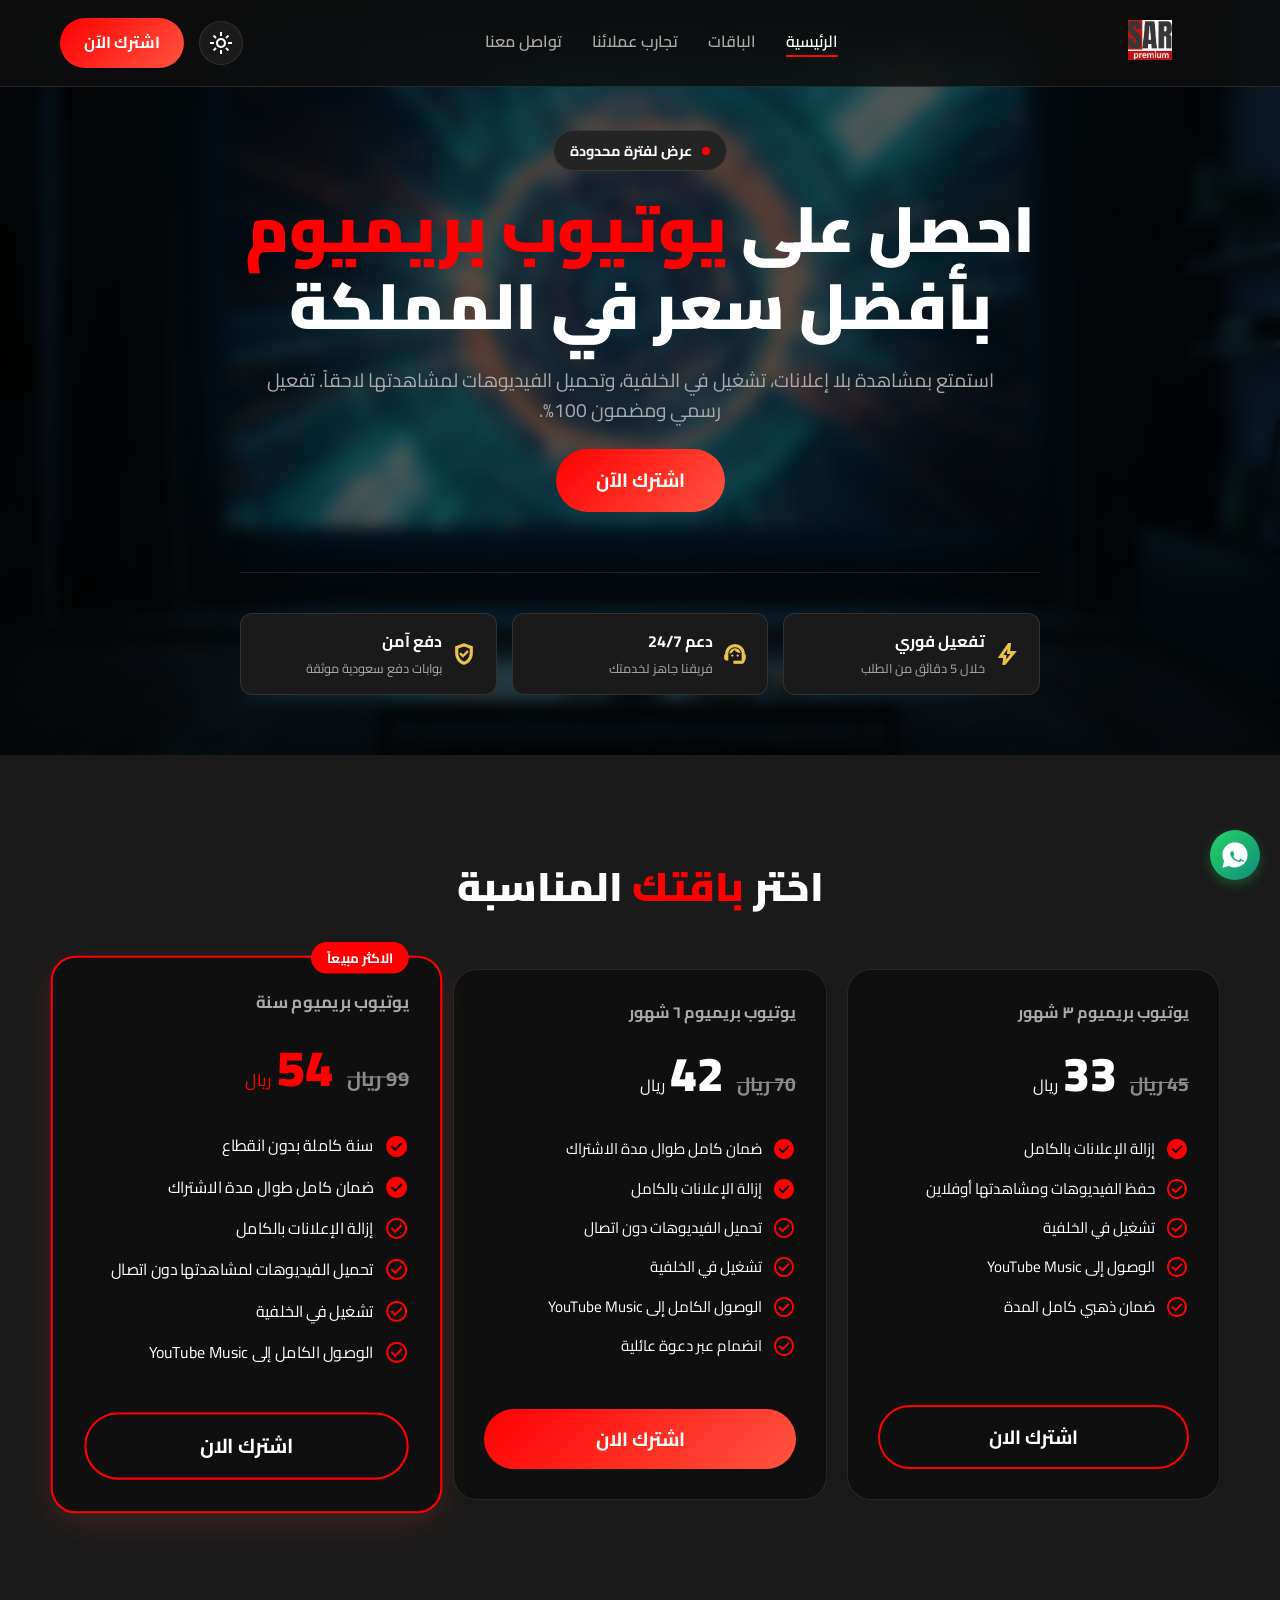
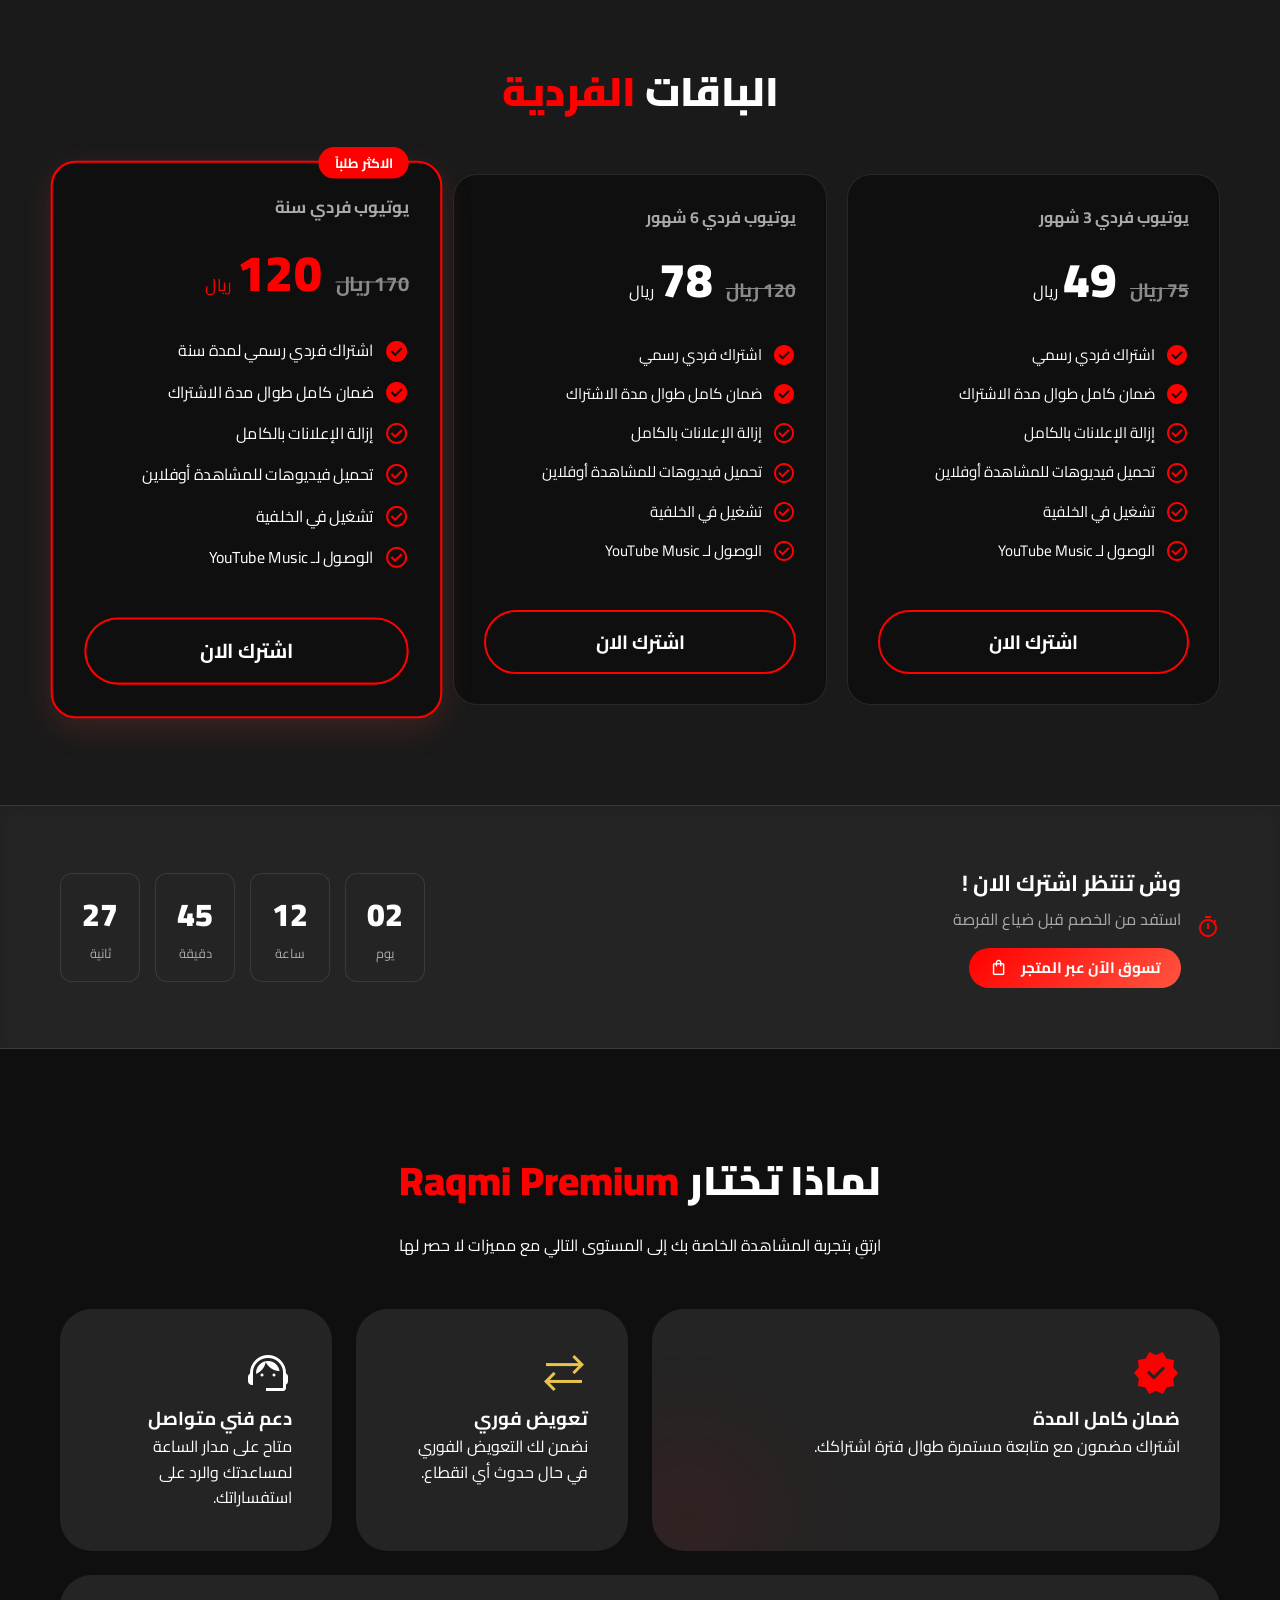
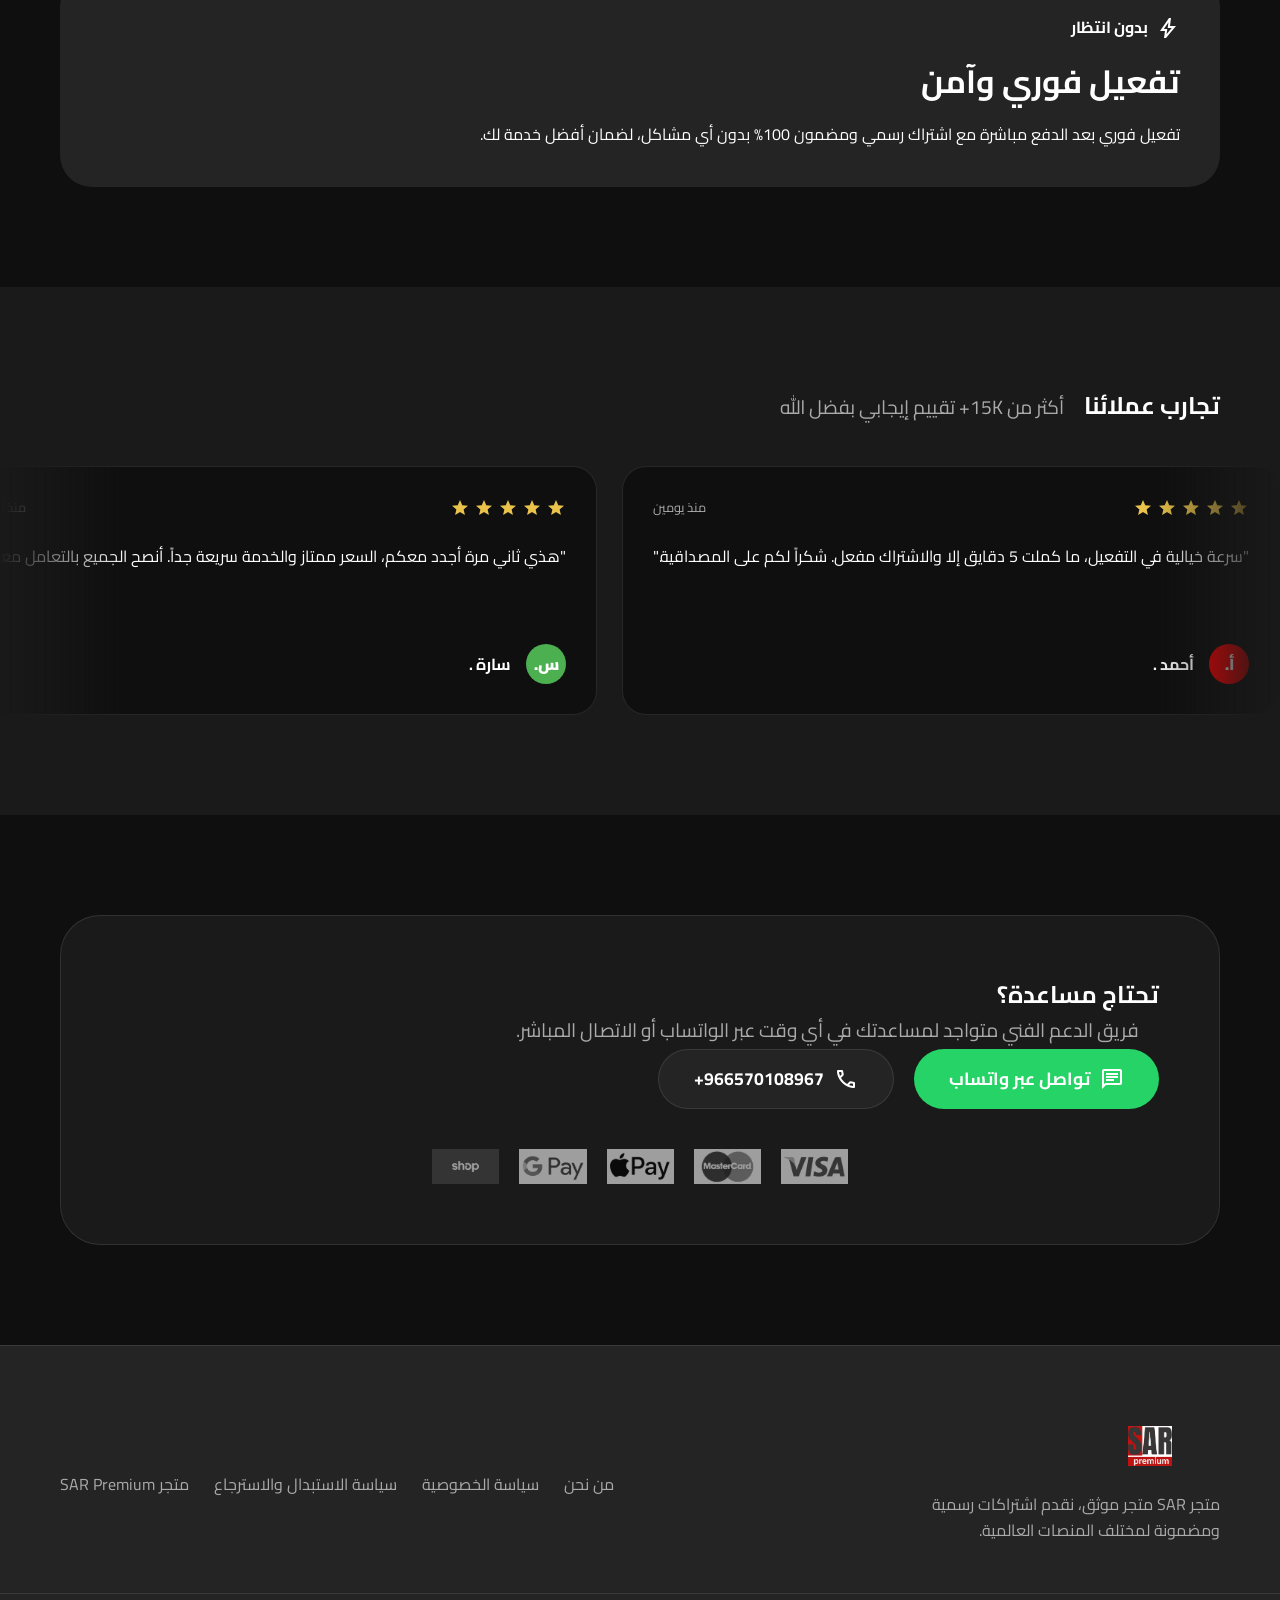
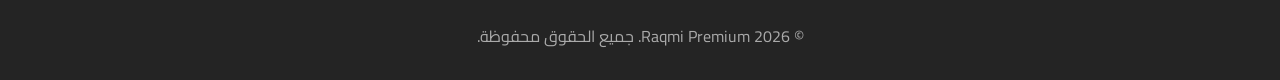
==== commit 4c27bd38: "Update index.html" ====
--- a/index.html
+++ b/index.html
@@ -169,7 +169,7 @@
                 <div class="pricing-grid" id="pricingGrid">
                     <!-- Family Plans -->
                     <div class="plan-card">
-                        <span class="plan-duration">يوتيوب بريميوم ٣ شهور(عائلي)</span>
+                        <span class="plan-duration">يوتيوب بريميوم ٣ شهور</span>
                         <div class="plan-price">
                             <span class="old-price">45 ريال</span>
                             <span class="amount">33</span>
@@ -185,10 +185,9 @@
                         <button class="btn btn-outline btn-font checkout-btn w-100 to-shopify " data-link="https://raqmidigital.com/products/youtube-premium-3-month" aria-label="اشترك الآن 3 شهور">اشترك الان</button>
                     </div>
 
-                    <div class="plan-card featured glow-border">
-                        <div class="featured-badge">الرائج حالياً</div>
-                        <span class="plan-duration text-primary">يوتيوب بريميوم ٦ شهور(عائلي)</span>
-                        <div class="plan-price text-primary">
+                    <div class="plan-card">
+                        <span class="plan-duration">يوتيوب بريميوم ٦ شهور</span>
+                        <div class="plan-price">
                             <span class="old-price">70 ريال</span>
                             <span class="amount">42</span>
                             <span class="currency">ريال</span>
@@ -204,9 +203,10 @@
                         <button class="btn btn-primary btn-font checkout-btn shadow-primary w-100 to-shopify" data-link="https://raqmidigital.com/products/youtube-premium-6-month" aria-label="اشترك الآن 6 شهور">اشترك الان</button>
                     </div>
 
-                    <div class="plan-card">
-                        <span class="plan-duration text-tertiary">يوتيوب بريميوم سنة(عائلي)</span>
-                        <div class="plan-price">
+                    <div class="plan-card featured glow-border">
+                        <div class="featured-badge">الاكثر مبيعاً</div>
+                        <span class="plan-duration text-primary">يوتيوب بريميوم سنة</span>
+                        <div class="plan-price text-primary">
                             <span class="old-price">99 ريال</span>
                             <span class="amount">54</span>
                             <span class="currency">ريال</span>
@@ -224,9 +224,6 @@
                 </div> <!-- Close Family Grid -->
             </div>
         </section>
-
-        
-
         <!-- Personal Pricing Section -->
         <section id="pricing-personal" class="pricing-section scroll-animate" style="padding-top: 60px;">
             <div class="container">
@@ -236,7 +233,7 @@
                 <div class="pricing-grid" id="pricingGridPersonal">
                     <!-- Personal Plan (Individual) -->
                     <div class="plan-card">
-                        <span class="plan-duration text-primary">اشتراك فردي 3 شهور</span>
+                        <span class="plan-duration text-primary">يوتيوب فردي 3 شهور</span>
                         <div class="plan-price">
                             <span class="old-price">75 ريال</span>
                             <span class="amount">49</span>
@@ -253,7 +250,7 @@
                         <button class="btn btn-outline btn-font checkout-btn shadow-primary w-100 to-shopify" data-link="https://raqmidigital.com/products/%D9%8A%D9%88%D8%AA%D9%8A%D9%88%D8%A8-%D8%A8%D8%B1%D9%8A%D9%85%D9%8A%D9%88%D9%85-3%D8%B4%D9%87%D9%88%D8%B1-%D9%81%D8%B1%D8%AF%D9%89" aria-label="اشترك الآن في فردي سنة">اشترك الان</button>
                     </div>
                     <div class="plan-card">
-                        <span class="plan-duration ">اشتراك فردي 6 شهور</span>
+                        <span class="plan-duration ">يوتيوب فردي 6 شهور</span>
                         <div class="plan-price ">
                             <span class="old-price">120 ريال</span>
                             <span class="amount">78</span>
@@ -269,9 +266,10 @@
                         </ul>
                         <button class="btn btn-outline btn-font checkout-btn shadow-primary w-100 to-shopify" data-link="https://raqmidigital.com/products/%D9%8A%D9%88%D8%AA%D9%8A%D9%88%D8%A8-%D8%A8%D8%B1%D9%8A%D9%85%D9%8A%D9%88%D9%85-6-%D8%B4%D9%87%D9%88%D8%B1-%D9%81%D8%B1%D8%AF%D9%89" aria-label="اشترك الآن في فردي سنة">اشترك الان</button>
                     </div>
-                    <div class="plan-card">
-                        <span class="plan-duration ">اشتراك فردي سنة كاملة</span>
-                        <div class="plan-price ">
+                    <div class="plan-card featured glow-border">
+                        <div class="featured-badge">الاكثر طلباً</div>
+                        <span class="plan-duration text-primary">يوتيوب فردي سنة</span>
+                        <div class="plan-price text-primary">
                             <span class="old-price">170 ريال</span>
                             <span class="amount">120</span>
                             <span class="currency">ريال</span>
@@ -324,7 +322,7 @@
         <section class="features-section scroll-animate pt-100">
             <div class="container">
                 <div class="section-header text-center">
-                    <h2>لماذا تختار <span class="text-primary">SAR Premium</span></h2>
+                    <h2>لماذا تختار <span class="text-primary">Raqmi Premium</span></h2>
                     <p>ارتقِ بتجربة المشاهدة الخاصة بك إلى المستوى التالي مع مميزات لا حصر لها</p>
                 </div>
                 
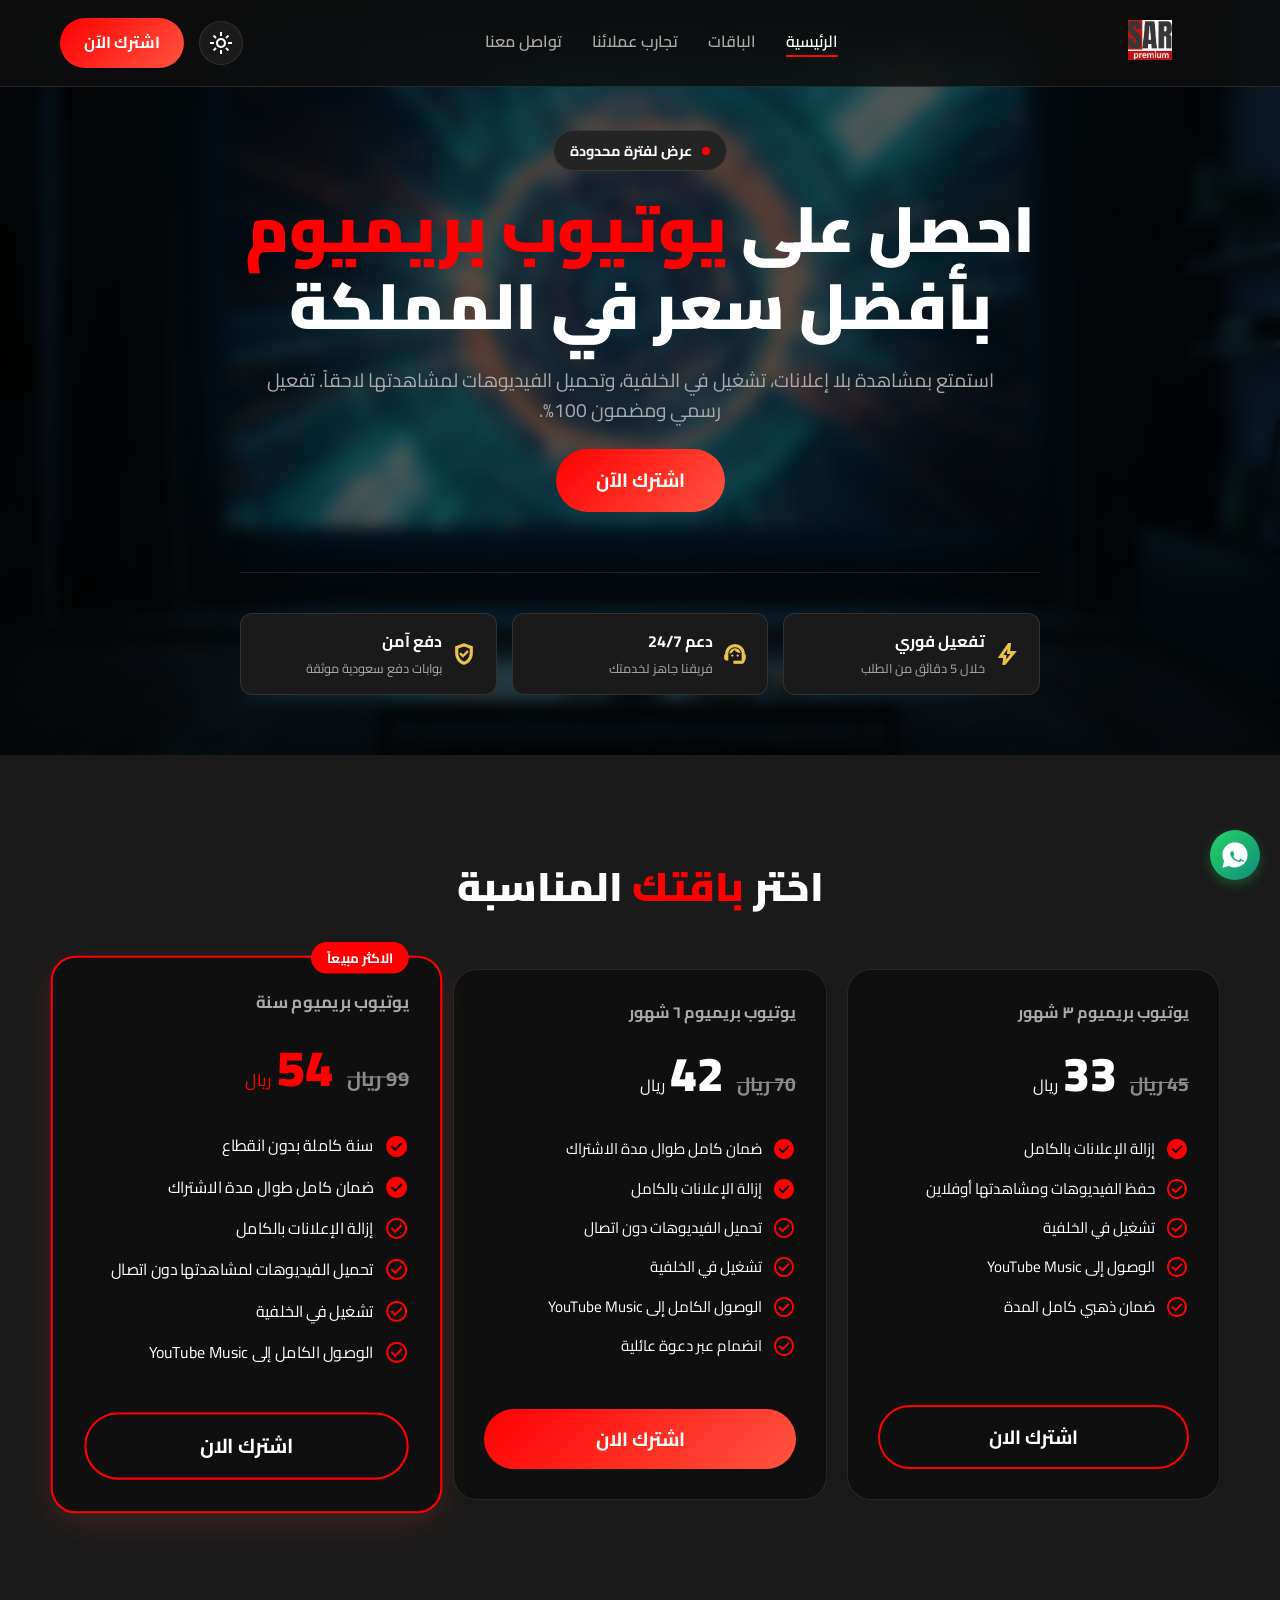
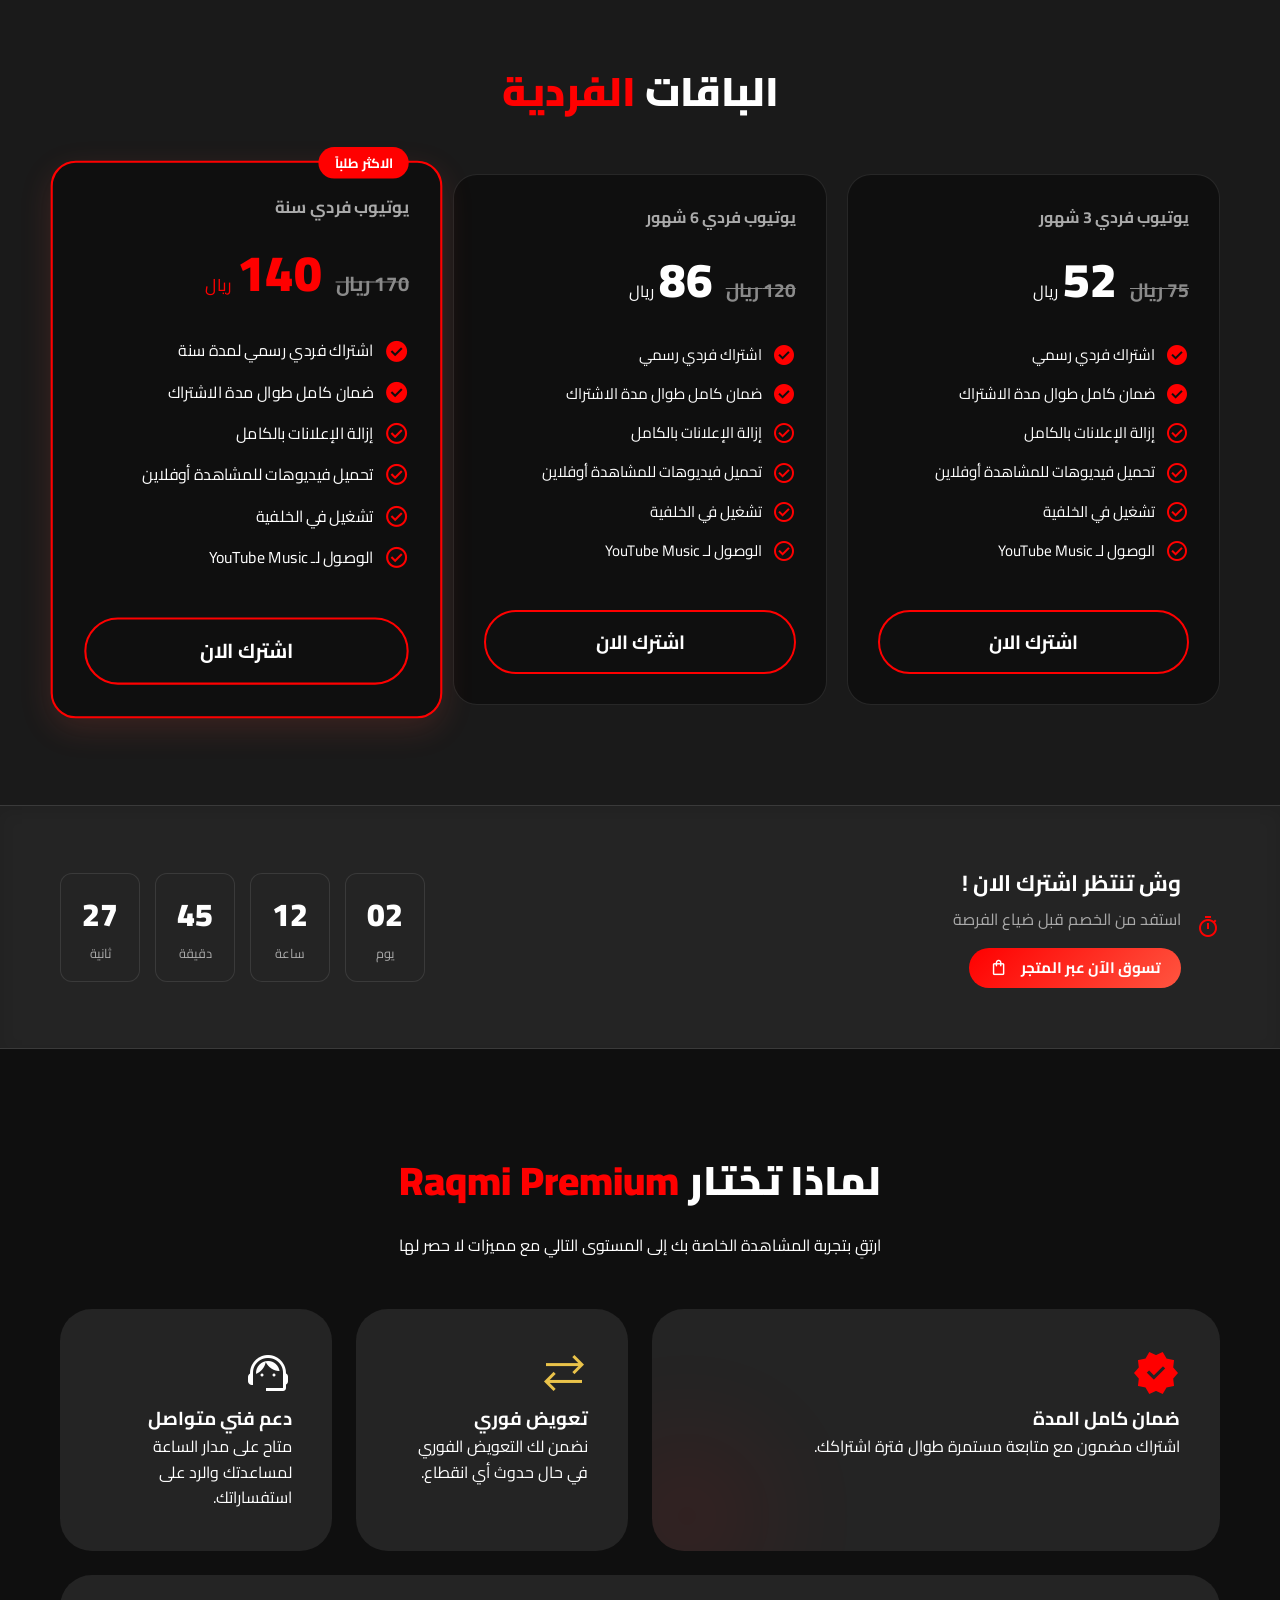
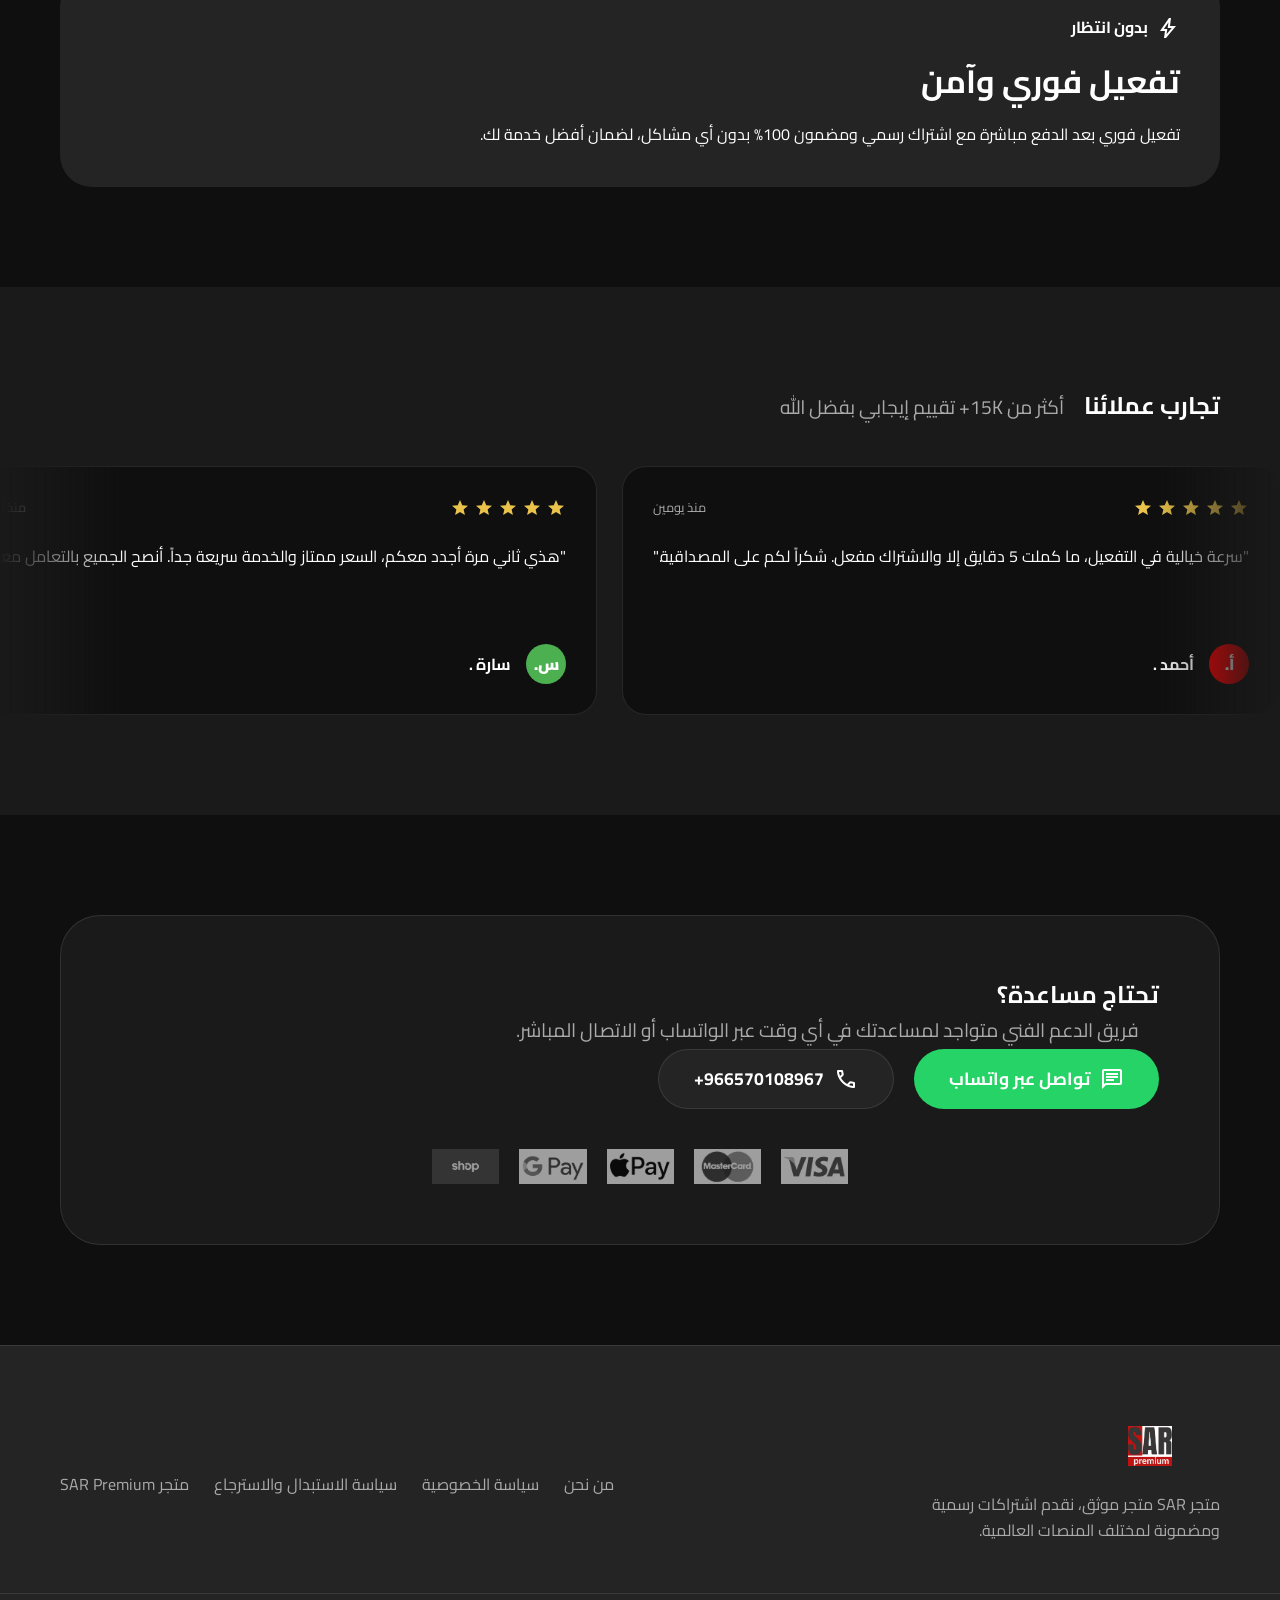
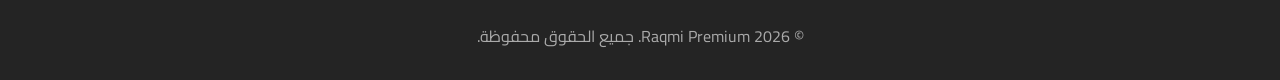
==== commit 39ff3d69: "Update index.html" ====
--- a/index.html
+++ b/index.html
@@ -236,7 +236,7 @@
                         <span class="plan-duration text-primary">يوتيوب فردي 3 شهور</span>
                         <div class="plan-price">
                             <span class="old-price">75 ريال</span>
-                            <span class="amount">49</span>
+                            <span class="amount">52</span>
                             <span class="currency">ريال</span>
                         </div>
                         <ul class="plan-features">
@@ -253,7 +253,7 @@
                         <span class="plan-duration ">يوتيوب فردي 6 شهور</span>
                         <div class="plan-price ">
                             <span class="old-price">120 ريال</span>
-                            <span class="amount">78</span>
+                            <span class="amount">86</span>
                             <span class="currency">ريال</span>
                         </div>
                         <ul class="plan-features">
@@ -271,7 +271,7 @@
                         <span class="plan-duration text-primary">يوتيوب فردي سنة</span>
                         <div class="plan-price text-primary">
                             <span class="old-price">170 ريال</span>
-                            <span class="amount">120</span>
+                            <span class="amount">140</span>
                             <span class="currency">ريال</span>
                         </div>
                         <ul class="plan-features">
